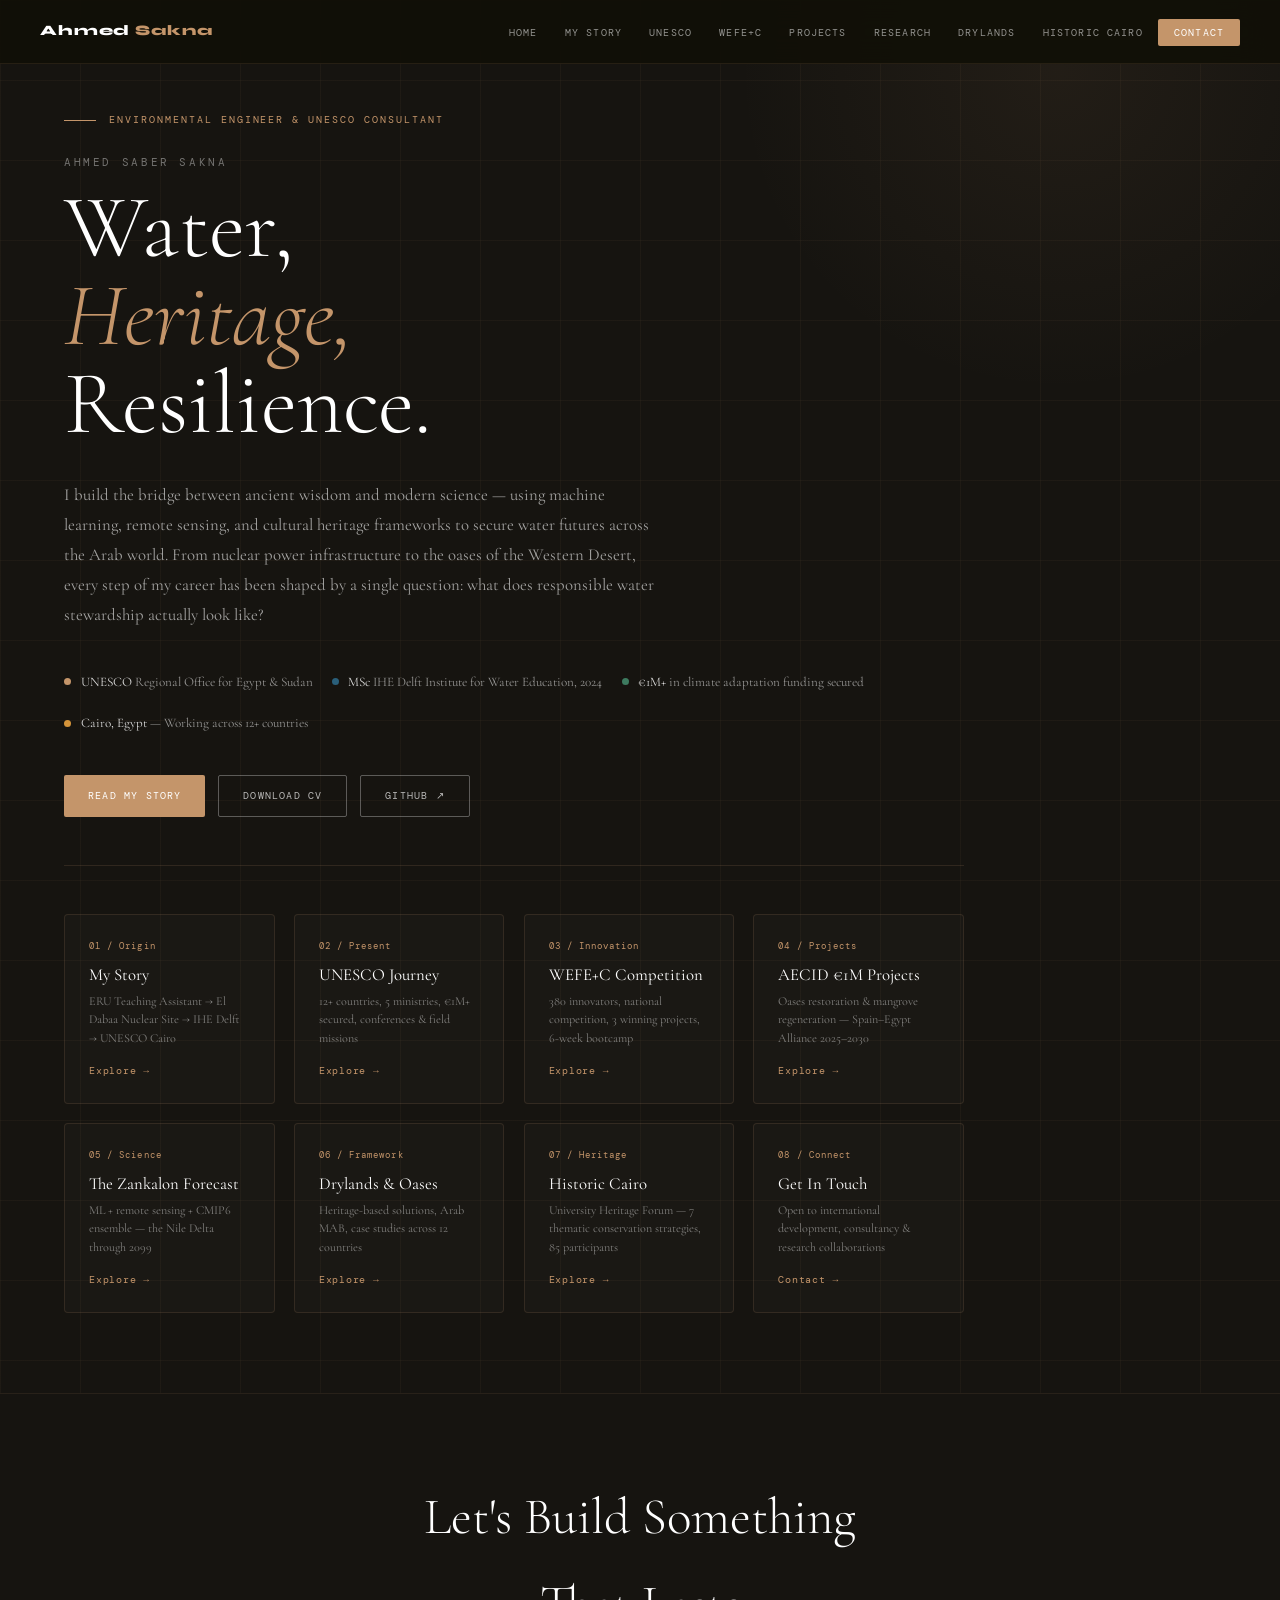
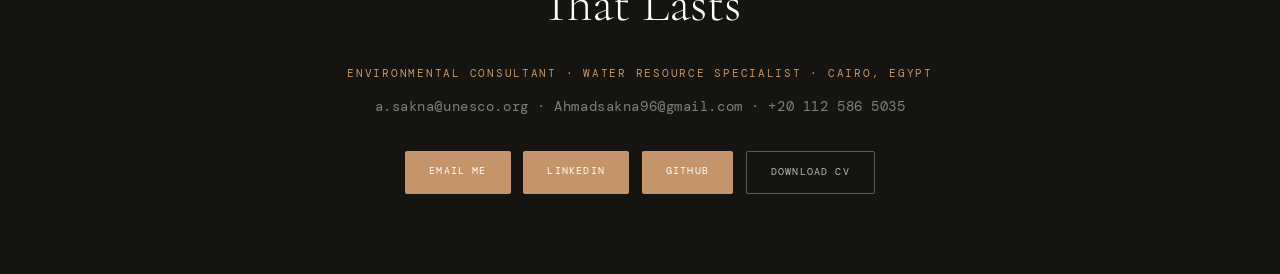
==== index.html @ f39c6375 "Update photo source for Director meeting" ====
<!DOCTYPE html>
<html lang="en">
<head>
<meta charset="UTF-8">
<meta name="viewport" content="width=device-width, initial-scale=1.0">
<meta name="description" content="Ahmed Saber Sakna — Environmental Engineer, UNESCO Consultant, Water Resource Specialist. €1M+ in climate adaptation funding. MSc IHE Delft. Cairo, Egypt.">
<title>Ahmed Saber Sakna — Environmental Engineer & Water Resource Specialist</title>
<link href="https://fonts.googleapis.com/css2?family=Cormorant+Garamond:ital,wght@0,300;0,400;0,500;0,600;1,300;1,400;1,600&family=DM+Mono:wght@300;400;500&family=Syne:wght@400;600;700;800&display=swap" rel="stylesheet">
<style>
:root {
  --ink: #1a1612;
  --ink-muted: #5a5048;
  --ink-faint: #8a7e74;
  --bg: #f5f0e8;
  --bg-warm: #ede6d8;
  --dark: #111008;
  --dark-2: #1c1a12;
  --dark-3: #161410;
  --clay: #c4956a;
  --clay-deep: #8b5e3c;
  --clay-light: #d4a882;
  --teal: #2a5f7a;
  --teal-light: #3a7a96;
  --green: #3d7a5f;
  --amber: #d4943a;
  --border: rgba(196,149,106,0.22);
  --border-dark: rgba(196,149,106,0.15);
  --serif: 'Cormorant Garamond', Georgia, serif;
  --mono: 'DM Mono', monospace;
  --sans: 'Syne', sans-serif;
  --nav-h: 64px;
  --transition: 0.3s cubic-bezier(0.4,0,0.2,1);
}

*, *::before, *::after { box-sizing: border-box; margin: 0; padding: 0; }
html { scroll-behavior: smooth; }
body {
  font-family: var(--serif);
  background: var(--bg);
  color: var(--ink);
  font-size: 17px;
  line-height: 1.7;
  overflow-x: hidden;
}

/* ===== SCROLLBAR ===== */
::-webkit-scrollbar { width: 6px; }
::-webkit-scrollbar-track { background: var(--dark); }
::-webkit-scrollbar-thumb { background: var(--clay); border-radius: 3px; }

/* ===== PAGES ===== */
.page { display: none; min-height: 100vh; }
.page.active { display: block; }

/* ===== NAV ===== */
nav {
  position: fixed;
  top: 0; left: 0; right: 0;
  z-index: 900;
  height: var(--nav-h);
  background: rgba(17,16,8,0.96);
  backdrop-filter: blur(20px);
  border-bottom: 1px solid rgba(196,149,106,0.12);
  display: flex;
  align-items: center;
  padding: 0 2.5rem;
  gap: 1rem;
}
.nav-logo {
  font-family: var(--sans);
  font-weight: 800;
  font-size: 0.9rem;
  letter-spacing: 0.06em;
  color: #fff;
  cursor: pointer;
  margin-right: auto;
  transition: color var(--transition);
}
.nav-logo:hover { color: var(--clay); }
.nav-logo span { color: var(--clay); }
.nav-links {
  display: flex;
  gap: 0.2rem;
  align-items: center;
  list-style: none;
}
.nav-links li button {
  font-family: var(--mono);
  font-size: 0.6rem;
  letter-spacing: 0.12em;
  text-transform: uppercase;
  background: none;
  border: none;
  color: rgba(255,255,255,0.55);
  padding: 0.45rem 0.75rem;
  cursor: pointer;
  border-radius: 2px;
  transition: all var(--transition);
}
.nav-links li button:hover,
.nav-links li button.active { color: #fff; background: rgba(196,149,106,0.12); }
.nav-links li button.active { color: var(--clay); }
.nav-cta {
  font-family: var(--mono);
  font-size: 0.6rem;
  letter-spacing: 0.12em;
  text-transform: uppercase;
  background: var(--clay) !important;
  color: #fff !important;
  padding: 0.45rem 1rem !important;
  border-radius: 2px;
  border: none;
  cursor: pointer;
  transition: background var(--transition);
}
.nav-cta:hover { background: var(--clay-deep) !important; }
.nav-mobile-toggle {
  display: none;
  background: none;
  border: none;
  color: #fff;
  font-size: 1.4rem;
  cursor: pointer;
  padding: 0.3rem;
}

/* ===== PAGE HERO BANNER ===== */
.page-hero {
  padding-top: var(--nav-h);
  min-height: 40vh;
  display: flex;
  align-items: flex-end;
  padding-bottom: 4rem;
  position: relative;
  overflow: hidden;
}
.page-hero-bg {
  position: absolute;
  inset: 0;
  background: var(--dark-3);
  z-index: 0;
}
.page-hero-grain {
  position: absolute;
  inset: 0;
  opacity: 0.04;
  background-image: url("data:image/svg+xml,%3Csvg viewBox='0 0 200 200' xmlns='http://www.w3.org/2000/svg'%3E%3Cfilter id='n'%3E%3CfeTurbulence type='fractalNoise' baseFrequency='0.9' numOctaves='4' stitchTiles='stitch'/%3E%3C/filter%3E%3Crect width='100%25' height='100%25' filter='url(%23n)'/%3E%3C/svg%3E");
  background-size: 200px;
  z-index: 1;
}
.page-hero-accent {
  position: absolute;
  bottom: 0; right: 0;
  width: 600px; height: 300px;
  background: radial-gradient(ellipse at bottom right, rgba(196,149,106,0.08) 0%, transparent 70%);
  z-index: 1;
}
.page-hero-inner {
  position: relative;
  z-index: 2;
  padding: 0 5%;
  width: 100%;
}
.page-label {
  font-family: var(--mono);
  font-size: 0.6rem;
  letter-spacing: 0.2em;
  text-transform: uppercase;
  color: var(--clay);
  margin-bottom: 1rem;
  display: flex;
  align-items: center;
  gap: 0.8rem;
}
.page-label::before {
  content: '';
  display: inline-block;
  width: 24px;
  height: 1px;
  background: var(--clay);
}
.page-hero h1 {
  font-family: var(--serif);
  font-size: clamp(2.5rem, 5vw, 5rem);
  font-weight: 300;
  line-height: 1.05;
  color: #fff;
}
.page-hero h1 em { font-style: italic; color: var(--clay); }

/* ===== SECTION BASICS ===== */
section { padding: 5rem 5%; }
.on-dark { background: var(--dark); color: rgba(255,255,255,0.85); }
.on-dark-2 { background: var(--dark-2); color: rgba(255,255,255,0.85); }
.on-warm { background: var(--bg-warm); }
.on-white { background: #fff; }
.section-label {
  font-family: var(--mono);
  font-size: 0.58rem;
  letter-spacing: 0.2em;
  text-transform: uppercase;
  color: var(--clay);
  margin-bottom: 0.8rem;
}
.section-title {
  font-family: var(--serif);
  font-size: clamp(1.8rem, 3.5vw, 3rem);
  font-weight: 300;
  line-height: 1.1;
  margin-bottom: 1.2rem;
}
.section-title em { font-style: italic; color: var(--clay); }
.section-lead {
  font-size: 1rem;
  line-height: 1.8;
  color: var(--ink-muted);
  max-width: 720px;
  margin-bottom: 3rem;
}
.on-dark .section-title { color: #fff; }
.on-dark .section-lead { color: rgba(255,255,255,0.6); }
.on-dark-2 .section-title { color: #fff; }
.on-dark-2 .section-lead { color: rgba(255,255,255,0.6); }

/* ===== LIGHTBOX ===== */
.lb {
  display: none;
  position: fixed;
  inset: 0;
  background: rgba(6,5,3,0.97);
  z-index: 2000;
  align-items: center;
  justify-content: center;
  flex-direction: column;
  padding: 2rem;
}
.lb.open { display: flex; }
.lb-x {
  position: absolute;
  top: 1.5rem; right: 2rem;
  font-size: 2rem;
  color: rgba(255,255,255,0.5);
  cursor: pointer;
  transition: color 0.2s;
  line-height: 1;
  font-weight: 300;
}
.lb-x:hover { color: #fff; }
.lb img { max-width: 90vw; max-height: 78vh; object-fit: contain; border-radius: 3px; }
.lb-cap {
  color: rgba(255,255,255,0.6);
  font-family: var(--serif);
  font-size: 0.9rem;
  max-width: 640px;
  text-align: center;
  margin-top: 1.2rem;
  line-height: 1.6;
  font-style: italic;
}

/* ===== PHOTO COMPONENT ===== */
.photo-slot {
  position: relative;
  overflow: hidden;
  border-radius: 4px;
  cursor: pointer;
  background: rgba(255,255,255,0.04);
  border: 1px solid rgba(196,149,106,0.15);
}
.photo-slot img {
  width: 100%;
  height: 100%;
  object-fit: cover;
  filter: grayscale(100%) brightness(0.75);
  transition: filter 0.6s ease, transform 0.6s ease;
  display: block;
}
.photo-slot:hover img {
  filter: grayscale(0%) brightness(1);
  transform: scale(1.04);
}
.photo-slot .ph-overlay {
  position: absolute;
  inset: 0;
  background: linear-gradient(to top, rgba(10,8,4,0.92) 0%, rgba(10,8,4,0.2) 55%, transparent 100%);
  display: flex;
  flex-direction: column;
  justify-content: flex-end;
  padding: 1.4rem;
  transform: translateY(55%);
  transition: transform 0.35s ease;
}
.photo-slot:hover .ph-overlay { transform: translateY(0); }
.ph-tag {
  font-family: var(--mono);
  font-size: 0.55rem;
  letter-spacing: 0.12em;
  text-transform: uppercase;
  color: var(--clay);
  margin-bottom: 0.4rem;
}
.ph-overlay h4 {
  font-family: var(--serif);
  font-size: 1rem;
  font-weight: 400;
  color: #fff;
  margin-bottom: 0.3rem;
  line-height: 1.3;
}
.ph-overlay p {
  font-size: 0.78rem;
  color: rgba(255,255,255,0.68);
  line-height: 1.5;
}
.photo-placeholder {
  background: rgba(255,255,255,0.03);
  border: 1px dashed rgba(196,149,106,0.25);
  border-radius: 4px;
  display: flex;
  flex-direction: column;
  align-items: center;
  justify-content: center;
  text-align: center;
  padding: 2rem;
  min-height: 220px;
}
.photo-placeholder .ico { font-size: 2.2rem; margin-bottom: 0.8rem; opacity: 0.5; }
.photo-placeholder h4 {
  font-family: var(--sans);
  font-size: 0.82rem;
  color: rgba(255,255,255,0.5);
  margin-bottom: 0.4rem;
}
.photo-placeholder p { font-size: 0.72rem; color: rgba(255,255,255,0.3); line-height: 1.5; }

/* ===== TIMELINE ===== */
.timeline { display: flex; flex-direction: column; gap: 0; }
.tl-item {
  display: grid;
  grid-template-columns: 90px 1fr;
  gap: 2rem;
  padding: 2rem 0;
  border-bottom: 1px solid rgba(196,149,106,0.14);
  position: relative;
}
.tl-item::before {
  content: '';
  position: absolute;
  left: 82px;
  top: 2.5rem;
  bottom: -1px;
  width: 1px;
  background: linear-gradient(to bottom, rgba(196,149,106,0.4), transparent);
}
.tl-item:last-child { border-bottom: none; }
.tl-item:last-child::before { display: none; }
.tl-year {
  font-family: var(--mono);
  font-size: 0.68rem;
  color: var(--clay);
  padding-top: 0.2rem;
  letter-spacing: 0.04em;
}
.tl-dot {
  position: absolute;
  left: 78px;
  top: 2.4rem;
  width: 9px;
  height: 9px;
  background: var(--clay);
  border-radius: 50%;
  border: 2px solid var(--dark);
}
.tl-tag {
  font-family: var(--mono);
  font-size: 0.55rem;
  letter-spacing: 0.14em;
  text-transform: uppercase;
  color: var(--clay);
  margin-bottom: 0.4rem;
}
.tl-item h4 {
  font-family: var(--serif);
  font-size: 1.1rem;
  font-weight: 400;
  color: #fff;
  margin-bottom: 0.4rem;
}
.tl-item p { font-size: 0.88rem; color: rgba(255,255,255,0.6); line-height: 1.7; }

/* ===== STAT ROW ===== */
.stat-row {
  display: grid;
  grid-template-columns: repeat(4, 1fr);
  gap: 1.5rem;
  margin: 2.5rem 0;
}
.stat-box {
  border: 1px solid rgba(196,149,106,0.2);
  border-radius: 4px;
  padding: 1.8rem 1.5rem;
  text-align: center;
  background: rgba(255,255,255,0.03);
  transition: background var(--transition), border-color var(--transition);
}
.stat-box:hover { background: rgba(196,149,106,0.06); border-color: rgba(196,149,106,0.35); }
.stat-box .n {
  display: block;
  font-family: var(--sans);
  font-size: 2.8rem;
  font-weight: 700;
  color: var(--clay);
  line-height: 1;
  margin-bottom: 0.5rem;
}
.stat-box .l { font-size: 0.78rem; color: rgba(255,255,255,0.55); line-height: 1.5; }

/* ===== CHIP / BADGE ===== */
.chips { display: flex; flex-wrap: wrap; gap: 0.4rem; }
.chip {
  font-family: var(--mono);
  font-size: 0.56rem;
  letter-spacing: 0.08em;
  padding: 0.3rem 0.65rem;
  border: 1px solid var(--border);
  border-radius: 2px;
  color: var(--ink-muted);
  background: var(--bg);
}
.chip-dark {
  font-family: var(--mono);
  font-size: 0.56rem;
  letter-spacing: 0.08em;
  padding: 0.3rem 0.65rem;
  border: 1px solid rgba(196,149,106,0.2);
  border-radius: 2px;
  color: rgba(255,255,255,0.6);
  background: rgba(255,255,255,0.04);
}

/* ===== BUTTONS ===== */
.btn {
  font-family: var(--mono);
  font-size: 0.62rem;
  letter-spacing: 0.12em;
  text-transform: uppercase;
  text-decoration: none;
  padding: 0.75rem 1.5rem;
  border-radius: 2px;
  border: none;
  cursor: pointer;
  display: inline-block;
  transition: all var(--transition);
}
.btn-primary { background: var(--clay); color: #fff; }
.btn-primary:hover { background: var(--clay-deep); }
.btn-dark { background: var(--ink); color: #fff; }
.btn-dark:hover { background: var(--clay); }
.btn-ghost { border: 1px solid rgba(255,255,255,0.3); color: rgba(255,255,255,0.7); background: none; }
.btn-ghost:hover { border-color: var(--clay); color: var(--clay); }
.btn-ghost-ink { border: 1px solid var(--ink); color: var(--ink); background: none; }
.btn-ghost-ink:hover { background: var(--ink); color: var(--bg); }
.btn-teal { background: var(--teal); color: #fff; }
.btn-teal:hover { background: #1e4a60; }

/* ===== PULL QUOTE ===== */
.pull-quote {
  border-left: 3px solid var(--clay);
  padding: 1.1rem 1.5rem;
  margin: 2rem 0;
  background: rgba(196,149,106,0.07);
  border-radius: 0 4px 4px 0;
}
.pull-quote p {
  font-style: italic;
  font-size: 1.2rem;
  color: rgba(255,255,255,0.88);
  line-height: 1.65;
  margin: 0;
}

/* ===== GRID UTILITIES ===== */
.grid-2 { display: grid; grid-template-columns: 1fr 1fr; gap: 3rem; }
.grid-3 { display: grid; grid-template-columns: repeat(3, 1fr); gap: 1.5rem; }
.grid-2-asym { display: grid; grid-template-columns: 1.2fr 0.8fr; gap: 4rem; }

/* ===== NAV PAGE BUTTONS (hero) ===== */
.hero-page-nav {
  display: flex;
  flex-wrap: wrap;
  gap: 0.8rem;
  margin-top: 2.5rem;
}

/* ======================================================
   PAGE 1 — LANDING / HOME
   ====================================================== */
#page-home .hero-full {
  min-height: 100vh;
  display: flex;
  flex-direction: column;
  justify-content: center;
  padding: calc(var(--nav-h) + 3rem) 5% 5rem;
  position: relative;
  overflow: hidden;
}
#page-home .hero-bg-img {
  position: absolute;
  inset: 0;
  background: var(--dark-3);
  z-index: 0;
}
#page-home .hero-grid-lines {
  position: absolute;
  inset: 0;
  background-image:
    linear-gradient(rgba(196,149,106,0.05) 1px, transparent 1px),
    linear-gradient(90deg, rgba(196,149,106,0.05) 1px, transparent 1px);
  background-size: 80px 80px;
  z-index: 1;
}
#page-home .hero-radial {
  position: absolute;
  top: -20%;
  right: -10%;
  width: 700px;
  height: 700px;
  background: radial-gradient(ellipse, rgba(196,149,106,0.07) 0%, transparent 65%);
  z-index: 1;
}
#page-home .hero-content {
  position: relative;
  z-index: 2;
  max-width: 900px;
}
.hero-eyebrow {
  font-family: var(--mono);
  font-size: 0.62rem;
  letter-spacing: 0.2em;
  text-transform: uppercase;
  color: var(--clay);
  margin-bottom: 1.5rem;
  display: flex;
  align-items: center;
  gap: 0.8rem;
}
.hero-eyebrow::before {
  content: '';
  display: inline-block;
  width: 32px;
  height: 1px;
  background: var(--clay);
}
#page-home .hero-name {
  font-family: var(--mono);
  font-size: 0.68rem;
  letter-spacing: 0.24em;
  text-transform: uppercase;
  color: rgba(255,255,255,0.4);
  margin-bottom: 0.8rem;
}
#page-home h1 {
  font-family: var(--serif);
  font-size: clamp(3.5rem, 7vw, 7rem);
  font-weight: 300;
  line-height: 0.98;
  color: #fff;
  margin-bottom: 2rem;
}
#page-home h1 em { font-style: italic; color: var(--clay); }
#page-home .hero-thesis {
  font-size: 1.05rem;
  color: rgba(255,255,255,0.6);
  line-height: 1.8;
  max-width: 600px;
  margin-bottom: 2.5rem;
}
.hero-creds {
  display: flex;
  flex-wrap: wrap;
  gap: 1.2rem;
  margin-bottom: 2.5rem;
}
.cred {
  display: flex;
  align-items: center;
  gap: 0.6rem;
  font-size: 0.82rem;
  color: rgba(255,255,255,0.55);
}
.cred-dot { width: 7px; height: 7px; border-radius: 50%; flex-shrink: 0; }
.cred strong { color: rgba(255,255,255,0.85); font-weight: 400; }

/* page nav cards */
.page-nav-cards {
  display: grid;
  grid-template-columns: repeat(4, 1fr);
  gap: 1.2rem;
  margin-top: 3rem;
  border-top: 1px solid rgba(196,149,106,0.15);
  padding-top: 3rem;
}
.pnc {
  border: 1px solid rgba(196,149,106,0.15);
  border-radius: 4px;
  padding: 1.5rem;
  cursor: pointer;
  background: rgba(255,255,255,0.02);
  transition: all 0.3s;
  text-align: left;
}
.pnc:hover { background: rgba(196,149,106,0.08); border-color: rgba(196,149,106,0.35); }
.pnc-num {
  font-family: var(--mono);
  font-size: 0.55rem;
  letter-spacing: 0.12em;
  color: var(--clay);
  margin-bottom: 0.6rem;
}
.pnc h3 {
  font-family: var(--serif);
  font-size: 1.05rem;
  font-weight: 400;
  color: #fff;
  margin-bottom: 0.4rem;
  line-height: 1.3;
}
.pnc p { font-size: 0.76rem; color: rgba(255,255,255,0.45); line-height: 1.5; }
.pnc-arrow {
  margin-top: 1rem;
  font-family: var(--mono);
  font-size: 0.6rem;
  color: var(--clay);
  letter-spacing: 0.08em;
}

/* ======================================================
   PAGE 2 — ORIGIN / STORY
   ====================================================== */
.edu-card {
  background: #fff;
  border: 1px solid var(--border);
  border-radius: 6px;
  padding: 2.5rem;
}
.edu-card.ihe { border-top: 3px solid var(--teal); }
.edu-card.eru { border-top: 3px solid var(--clay); }
.edu-tag-line {
  font-family: var(--mono);
  font-size: 0.58rem;
  letter-spacing: 0.14em;
  text-transform: uppercase;
  color: var(--ink-muted);
  margin-bottom: 0.8rem;
}
.edu-card h3 {
  font-family: var(--serif);
  font-size: 1.5rem;
  font-weight: 400;
  color: var(--ink);
  margin-bottom: 0.5rem;
}
.edu-inst {
  font-size: 0.8rem;
  color: var(--ink-muted);
  font-family: var(--mono);
  margin-bottom: 1rem;
}
.edu-thesis {
  font-style: italic;
  font-size: 0.9rem;
  color: var(--ink-muted);
  border-left: 2px solid var(--clay);
  padding-left: 1rem;
  margin-bottom: 1.2rem;
  line-height: 1.65;
}
.edu-body {
  font-size: 0.9rem;
  line-height: 1.8;
  color: var(--ink-muted);
  margin-bottom: 1.5rem;
}

/* IHE Event cards */
.event-card {
  border: 1px solid rgba(196,149,106,0.18);
  border-radius: 4px;
  padding: 1.5rem;
  background: rgba(255,255,255,0.03);
  display: flex;
  gap: 1.2rem;
  align-items: flex-start;
  transition: background var(--transition);
}
.event-card:hover { background: rgba(196,149,106,0.06); }
.event-icon { font-size: 1.8rem; flex-shrink: 0; }
.event-tag {
  font-family: var(--mono);
  font-size: 0.55rem;
  letter-spacing: 0.12em;
  text-transform: uppercase;
  color: var(--clay);
  margin-bottom: 0.35rem;
}
.event-card h4 {
  font-family: var(--serif);
  font-size: 1rem;
  font-weight: 400;
  color: #fff;
  margin-bottom: 0.3rem;
}
.event-card p { font-size: 0.83rem; color: rgba(255,255,255,0.6); line-height: 1.6; }
.event-link {
  font-family: var(--mono);
  font-size: 0.6rem;
  color: var(--teal-light);
  text-decoration: none;
  display: inline-block;
  margin-top: 0.5rem;
  letter-spacing: 0.06em;
}
.event-link:hover { text-decoration: underline; }

/* ======================================================
   PAGE 3 — UNESCO
   ====================================================== */
.workstream-grid {
  display: grid;
  grid-template-columns: repeat(3, 1fr);
  gap: 1.5rem;
}
.ws {
  border: 1px solid rgba(196,149,106,0.18);
  border-radius: 4px;
  padding: 1.5rem;
  background: rgba(255,255,255,0.03);
  transition: background var(--transition);
}
.ws:hover { background: rgba(196,149,106,0.06); }
.ws h4 {
  font-family: var(--sans);
  font-size: 0.9rem;
  font-weight: 600;
  color: var(--clay);
  margin-bottom: 0.6rem;
}
.ws p { font-size: 0.85rem; color: rgba(255,255,255,0.6); line-height: 1.65; }

/* UNESCO Event Timeline */
.event-timeline { display: flex; flex-direction: column; gap: 0; }
.et-item {
  display: grid;
  grid-template-columns: 200px 1fr;
  gap: 2rem;
  padding: 2rem 0;
  border-bottom: 1px solid rgba(196,149,106,0.1);
}
.et-item:last-child { border-bottom: none; }
.et-meta { }
.et-date {
  font-family: var(--mono);
  font-size: 0.62rem;
  letter-spacing: 0.1em;
  color: var(--clay);
  margin-bottom: 0.3rem;
}
.et-venue {
  font-family: var(--mono);
  font-size: 0.58rem;
  color: rgba(255,255,255,0.4);
  letter-spacing: 0.06em;
}
.et-content h4 {
  font-family: var(--serif);
  font-size: 1.1rem;
  font-weight: 400;
  color: #fff;
  margin-bottom: 0.5rem;
  line-height: 1.3;
}
.et-content p { font-size: 0.86rem; color: rgba(255,255,255,0.6); line-height: 1.7; margin-bottom: 0.5rem; }
.et-link {
  font-family: var(--mono);
  font-size: 0.58rem;
  letter-spacing: 0.08em;
  color: var(--teal-light);
  text-decoration: none;
}
.et-link:hover { text-decoration: underline; }

/* ======================================================
   PAGE 4 — WEFE+C
   ====================================================== */
.process-steps { display: flex; flex-direction: column; gap: 1rem; }
.ps { display: flex; gap: 1rem; align-items: flex-start; }
.ps-num {
  font-family: var(--mono);
  font-size: 0.68rem;
  color: var(--clay);
  padding-top: 0.1rem;
  flex-shrink: 0;
  width: 28px;
  font-weight: 500;
}
.ps p { font-size: 0.88rem; color: var(--ink-muted); line-height: 1.65; }
.ps strong { color: var(--ink); }
.nexus-pills { display: flex; flex-wrap: wrap; gap: 0.5rem; margin: 1.5rem 0; }
.np {
  font-family: var(--sans);
  font-size: 0.8rem;
  font-weight: 600;
  padding: 0.4rem 1rem;
  border-radius: 2rem;
  letter-spacing: 0.04em;
}
.np.w { background: #dbeafe; color: #1e40af; }
.np.e { background: #fef3c7; color: #92400e; }
.np.f { background: #dcfce7; color: #166534; }
.np.ec { background: #f0fdf4; color: #15803d; }
.np.c { background: var(--clay); color: #fff; }
.winner {
  border-radius: 4px;
  padding: 1.5rem;
  margin-bottom: 1.2rem;
  border-left: 4px solid;
}
.winner.gold { background: #fffbeb; border-color: #f59e0b; }
.winner.silver { background: #f8fafc; border-color: #94a3b8; }
.winner.bronze { background: #fff7ed; border-color: #ea580c; }
.winner-meta { display: flex; align-items: center; gap: 0.6rem; margin-bottom: 0.5rem; }
.winner-medal { font-size: 1.4rem; }
.winner-loc {
  font-family: var(--mono);
  font-size: 0.58rem;
  letter-spacing: 0.1em;
  text-transform: uppercase;
  color: var(--ink-muted);
}
.winner h4 { font-family: var(--serif); font-size: 1.15rem; font-weight: 400; color: var(--ink); margin-bottom: 0.5rem; }
.winner p { font-size: 0.85rem; color: var(--ink-muted); line-height: 1.65; }

.wn-row { display: grid; grid-template-columns: repeat(4,1fr); gap: 1rem; margin: 2rem 0; }
.wn { text-align: center; padding: 1.2rem; border: 1px solid var(--border); border-radius: 4px; }
.wn .n { display: block; font-family: var(--sans); font-size: 2.2rem; font-weight: 700; color: var(--clay); line-height: 1; margin-bottom: 0.3rem; }
.wn .l { font-size: 0.72rem; color: var(--ink-muted); line-height: 1.4; }

/* ======================================================
   PAGE 5 — PROJECTS / AECID
   ====================================================== */
.project-hero-band {
  background: var(--dark-3);
  border-bottom: 1px solid rgba(196,149,106,0.12);
  padding: 3rem 5%;
  margin-top: var(--nav-h);
}
.project-intro-text {
  font-size: 0.95rem;
  color: rgba(255,255,255,0.7);
  line-height: 1.8;
  max-width: 860px;
  border-left: 3px solid var(--clay);
  padding-left: 1.5rem;
  margin: 1.5rem 0;
}
.pcard {
  border-radius: 6px;
  overflow: hidden;
  border: 1px solid var(--border);
  background: #fff;
}
.pcard-head { padding: 2rem; }
.pcard.oases .pcard-head { background: linear-gradient(135deg, #1c1a12 0%, #2a2015 100%); }
.pcard.mangroves .pcard-head { background: linear-gradient(135deg, #0d1f18 0%, #142b20 100%); }
.pcard-eco { font-family: var(--mono); font-size: 0.56rem; letter-spacing: 0.14em; text-transform: uppercase; color: var(--clay); margin-bottom: 0.8rem; }
.pcard-head h3 { font-family: var(--serif); font-size: 1.8rem; font-weight: 300; color: #fff; margin-bottom: 0.4rem; }
.pcard-sub { font-size: 0.8rem; color: rgba(255,255,255,0.55); line-height: 1.5; margin-bottom: 1rem; }
.badge { font-family: var(--mono); font-size: 0.6rem; padding: 0.3rem 0.7rem; border-radius: 2px; border: 1px solid; letter-spacing: 0.06em; }
.badge.budget { background: rgba(196,149,106,0.15); color: var(--clay); border-color: rgba(196,149,106,0.3); }
.badge.green-b { background: rgba(61,122,95,0.18); color: #2a6040; border-color: rgba(61,122,95,0.32); }
.badge.timeline { background: rgba(255,255,255,0.07); color: rgba(255,255,255,0.55); border-color: rgba(255,255,255,0.14); }
.badges { display: flex; gap: 0.5rem; flex-wrap: wrap; }
.pcard-body { padding: 2rem; }
.problem-stmt { background: #fef9f5; border: 1px solid rgba(196,149,106,0.2); border-radius: 4px; padding: 1.2rem; margin-bottom: 1.5rem; }
.problem-stmt p { font-size: 0.88rem; line-height: 1.7; color: var(--ink-muted); }
.problem-stmt strong { color: var(--ink); }
.approach-label { font-family: var(--mono); font-size: 0.56rem; letter-spacing: 0.14em; text-transform: uppercase; color: var(--clay-deep); margin-bottom: 1rem; }
.pillars-grid { display: grid; grid-template-columns: 1fr 1fr; gap: 1rem; margin-bottom: 1.5rem; }
.pp { background: var(--bg); border: 1px solid var(--border); border-radius: 4px; padding: 1rem; }
.pp-loc { font-family: var(--mono); font-size: 0.56rem; letter-spacing: 0.12em; text-transform: uppercase; color: var(--clay); margin-bottom: 0.3rem; }
.pp h5 { font-family: var(--sans); font-size: 0.82rem; font-weight: 600; color: var(--ink); margin-bottom: 0.4rem; }
.pp p { font-size: 0.78rem; color: var(--ink-muted); line-height: 1.6; }
.highlight-box { background: #fffbf5; border: 1px solid rgba(212,148,58,0.3); border-radius: 4px; padding: 1.2rem; font-size: 0.88rem; color: var(--ink-muted); line-height: 1.7; margin-bottom: 1.5rem; }
.highlight-box strong { color: var(--ink); }
.site-chips { display: flex; flex-wrap: wrap; gap: 0.4rem; margin-bottom: 1.2rem; }
.site-chip { font-family: var(--mono); font-size: 0.54rem; letter-spacing: 0.08em; padding: 0.25rem 0.55rem; border: 1px solid var(--border); border-radius: 2px; color: var(--ink-muted); background: var(--bg-warm); }
.pcard-actions { display: flex; gap: 0.6rem; flex-wrap: wrap; margin-bottom: 1.5rem; }
.pa { font-family: var(--mono); font-size: 0.58rem; letter-spacing: 0.1em; text-transform: uppercase; text-decoration: none; padding: 0.5rem 0.9rem; border-radius: 2px; transition: all 0.2s; }
.oa1 { background: var(--clay); color: #fff; }
.oa2 { border: 1px solid var(--clay); color: var(--clay-deep); }
.oa2:hover { background: var(--clay); color: #fff; }
.ma1 { background: var(--green); color: #fff; }
.ma2 { border: 1px solid var(--green); color: var(--green); }
.ma2:hover { background: var(--green); color: #fff; }

/* ======================================================
   PAGE 6 — RESEARCH / ZANKALON
   ====================================================== */
.thesis-card {
  border: 1px solid var(--border);
  border-radius: 6px;
  padding: 2rem;
  background: var(--bg);
}
.tc-label { font-family: var(--mono); font-size: 0.56rem; letter-spacing: 0.14em; text-transform: uppercase; color: var(--clay); margin-bottom: 0.8rem; }
.thesis-card h3 { font-family: var(--serif); font-size: 1.05rem; font-weight: 300; font-style: italic; color: var(--ink); line-height: 1.5; margin-bottom: 1.5rem; }
.findings { display: flex; flex-direction: column; gap: 1rem; }
.finding { display: flex; gap: 0.8rem; align-items: flex-start; }
.fi { font-size: 1.1rem; flex-shrink: 0; padding-top: 0.1rem; }
.finding p { font-size: 0.84rem; color: var(--ink-muted); line-height: 1.65; }
.finding strong { color: var(--ink); }

/* Chart */
.chart-card, .policy-card { border: 1px solid var(--border); border-radius: 6px; padding: 1.5rem; background: var(--bg); }
.chart-title { font-family: var(--mono); font-size: 0.6rem; letter-spacing: 0.1em; text-transform: uppercase; color: var(--ink-muted); margin-bottom: 1.2rem; }
.bar-rows { display: flex; flex-direction: column; gap: 0.9rem; }
.bar-row { display: flex; align-items: center; gap: 0.8rem; }
.bar-lbl { font-size: 0.78rem; color: var(--ink-muted); width: 60px; flex-shrink: 0; }
.bar-track { flex: 1; background: var(--bg-warm); height: 12px; border-radius: 2px; overflow: hidden; }
.bar-fill { height: 100%; border-radius: 2px; width: 0; transition: width 1.4s cubic-bezier(0.4,0,0.2,1); }
.bar-fill.up { background: linear-gradient(90deg, #ef4444, #f87171); }
.bar-fill.nt { background: linear-gradient(90deg, var(--amber), #e8a952); }
.bar-fill.dn { background: linear-gradient(90deg, var(--teal), var(--teal-light)); }
.bar-val { font-family: var(--mono); font-size: 0.72rem; width: 48px; text-align: right; }
.bar-val.up { color: #ef4444; }
.bar-val.nt { color: var(--amber); }
.bar-val.dn { color: var(--teal); }
.policy-row { display: flex; justify-content: space-between; align-items: center; padding: 0.8rem 0; border-bottom: 1px solid var(--border); }
.policy-row:last-of-type { border-bottom: none; }
.policy-lbl { font-size: 0.88rem; color: var(--ink-muted); }
.policy-val { font-family: var(--mono); font-size: 1.2rem; }
.policy-val.v1 { color: var(--amber); }
.policy-val.v2 { color: #ef4444; }
.policy-note { font-size: 0.78rem; color: var(--ink-muted); line-height: 1.65; margin-top: 1rem; }

/* Pubs */
.pubs { display: flex; flex-direction: column; gap: 1rem; }
.pub { border: 1px solid var(--border); border-radius: 4px; padding: 1.2rem 1.5rem; background: var(--bg); }
.pub.rv { border-left: 3px solid var(--clay); }
.pub.eng { border-left: 3px solid var(--teal); }
.pub-badge { font-family: var(--mono); font-size: 0.56rem; letter-spacing: 0.1em; text-transform: uppercase; color: var(--clay); display: block; margin-bottom: 0.5rem; }
.pub p { font-size: 0.86rem; color: var(--ink-muted); line-height: 1.65; margin-bottom: 0.5rem; }
.pub a { font-family: var(--mono); font-size: 0.66rem; color: var(--teal); text-decoration: none; }
.pub a:hover { text-decoration: underline; }

/* ======================================================
   PAGE 7 — MAB / DRYLANDS
   ====================================================== */
.insight-box { background: #fff; border: 1px solid var(--border); border-radius: 4px; padding: 1.5rem; margin: 1.5rem 0; }
.insight-box h4 { font-family: var(--sans); font-size: 0.82rem; font-weight: 600; text-transform: uppercase; letter-spacing: 0.08em; color: var(--clay-deep); margin-bottom: 0.7rem; }
.insight-box p { font-size: 0.88rem; color: var(--ink-muted); line-height: 1.7; }
.pillars-2x2 { display: grid; grid-template-columns: 1fr 1fr; gap: 1rem; margin-bottom: 2rem; }
.pill2 { background: #fff; border: 1px solid var(--border); border-radius: 4px; padding: 1.2rem; }
.pill2-n { font-family: var(--mono); font-size: 0.65rem; color: var(--clay); margin-bottom: 0.4rem; }
.pill2 h4 { font-family: var(--sans); font-size: 0.85rem; font-weight: 600; color: var(--ink); margin-bottom: 0.4rem; }
.pill2 p { font-size: 0.8rem; color: var(--ink-muted); line-height: 1.6; }
.case-list { display: flex; flex-direction: column; gap: 0.9rem; }
.cs { display: flex; gap: 0.8rem; align-items: flex-start; }
.cs-dot { width: 10px; height: 10px; border-radius: 50%; flex-shrink: 0; margin-top: 0.35rem; }
.cs h5 { font-family: var(--sans); font-size: 0.82rem; font-weight: 600; color: var(--ink); margin-bottom: 0.2rem; }
.cs p { font-size: 0.8rem; color: var(--ink-muted); line-height: 1.5; }

/* Map gallery */
.map-gallery { display: grid; grid-template-columns: repeat(3,1fr); grid-auto-rows: 320px; gap: 1.2rem; }
.map-exhibit { position: relative; overflow: hidden; border-radius: 4px; cursor: pointer; border: 1px solid rgba(196,149,106,0.15); }
.map-exhibit.wide { grid-column: span 2; }
.map-exhibit img { width: 100%; height: 100%; object-fit: cover; filter: grayscale(80%) brightness(0.75); transition: filter 0.5s ease, transform 0.5s ease; }
.map-exhibit:hover img { filter: grayscale(0%) brightness(1); transform: scale(1.03); }
.map-overlay { position: absolute; inset: 0; background: linear-gradient(to top, rgba(10,8,4,0.88) 0%, rgba(10,8,4,0.25) 55%, transparent 100%); display: flex; flex-direction: column; justify-content: flex-end; padding: 1.5rem; transition: opacity 0.4s; }
.map-exhibit:hover .map-overlay { opacity: 0; }
.map-label { font-family: var(--mono); font-size: 0.56rem; letter-spacing: 0.14em; text-transform: uppercase; color: var(--clay); margin-bottom: 0.4rem; }
.map-hook { font-family: var(--serif); font-size: 1.05rem; color: #fff; font-weight: 300; }
.map-info { position: absolute; inset: 0; background: rgba(10,8,4,0.94); display: flex; flex-direction: column; justify-content: center; padding: 2rem; opacity: 0; transition: opacity 0.4s; }
.map-exhibit:hover .map-info { opacity: 1; }
.map-info h4 { font-family: var(--serif); font-size: 1.15rem; font-weight: 400; color: #fff; margin-bottom: 0.8rem; }
.map-info p { font-size: 0.84rem; color: rgba(255,255,255,0.68); line-height: 1.65; margin-bottom: 0.8rem; }
.map-hint { font-family: var(--mono); font-size: 0.56rem; letter-spacing: 0.1em; color: var(--clay); text-transform: uppercase; }

/* ======================================================
   PAGE 8 — UHF
   ====================================================== */
.uhf-themes { display: grid; grid-template-columns: repeat(3,1fr); gap: 1.5rem; }
.tc { background: rgba(255,255,255,0.03); border: 1px solid rgba(196,149,106,0.18); border-radius: 4px; padding: 1.5rem; transition: background var(--transition); }
.tc:hover { background: rgba(255,255,255,0.06); }
.tc-num { font-family: var(--mono); font-size: 0.56rem; letter-spacing: 0.14em; text-transform: uppercase; color: var(--clay); margin-bottom: 0.5rem; }
.tc h4 { font-family: var(--serif); font-size: 1rem; font-weight: 400; color: #fff; margin-bottom: 0.6rem; }
.tc p { font-size: 0.82rem; color: rgba(255,255,255,0.58); line-height: 1.6; margin-bottom: 0.8rem; }
.tc-output { font-size: 0.76rem; color: rgba(255,255,255,0.42); border-top: 1px solid rgba(196,149,106,0.15); padding-top: 0.8rem; line-height: 1.5; font-style: italic; }
.pdf-grid { display: grid; grid-template-columns: repeat(5,1fr); gap: 0.8rem; margin-bottom: 1.5rem; }
.pdf-card { display: flex; gap: 0.6rem; align-items: flex-start; background: rgba(255,255,255,0.03); border: 1px solid rgba(196,149,106,0.18); border-radius: 4px; padding: 0.9rem; text-decoration: none; transition: background 0.2s; }
.pdf-card:hover { background: rgba(255,255,255,0.07); }
.pdf-ico { font-size: 1.3rem; flex-shrink: 0; }
.pdf-card p { font-size: 0.74rem; color: rgba(255,255,255,0.78); line-height: 1.4; margin-bottom: 0.2rem; }
.pdf-card span { font-family: var(--mono); font-size: 0.54rem; color: rgba(255,255,255,0.38); letter-spacing: 0.06em; }

/* ======================================================
   SKILLS & CONTACT
   ====================================================== */
.skills-grid { display: grid; grid-template-columns: repeat(3,1fr); gap: 1.5rem; }
.sg { background: #fff; border: 1px solid var(--border); border-radius: 4px; padding: 1.5rem; }
.sg h4 { font-family: var(--sans); font-size: 0.85rem; font-weight: 600; color: var(--ink); margin-bottom: 0.8rem; }
.sg ul { list-style: none; }
.sg ul li { font-family: var(--mono); font-size: 0.7rem; color: var(--ink-muted); padding: 0.3rem 0; border-bottom: 1px solid rgba(196,149,106,0.1); letter-spacing: 0.04em; }
.sg ul li:last-child { border-bottom: none; }

/* ===== CONTACT FOOTER ===== */
.contact-section {
  background: var(--dark-3);
  padding: 5rem 5%;
  text-align: center;
  border-top: 1px solid rgba(196,149,106,0.1);
}
.contact-section h2 { font-family: var(--serif); font-size: clamp(2rem,4vw,3.5rem); font-weight: 300; color: #fff; margin-bottom: 1rem; }
.contact-sub { font-family: var(--mono); font-size: 0.68rem; letter-spacing: 0.16em; text-transform: uppercase; color: var(--clay); margin-bottom: 0.8rem; }
.contact-meta { font-size: 0.88rem; color: rgba(255,255,255,0.45); margin-bottom: 2rem; font-family: var(--mono); letter-spacing: 0.04em; }
.contact-links { display: flex; justify-content: center; gap: 0.8rem; flex-wrap: wrap; }

/* ===== RESPONSIVE ===== */
@media (max-width: 1200px) {
  .page-nav-cards { grid-template-columns: repeat(2,1fr); }
}
@media (max-width: 1000px) {
  nav { padding: 0 1.5rem; }
  .nav-links { display: none; }
  .nav-mobile-toggle { display: block; }
  nav.menu-open .nav-links {
    display: flex;
    flex-direction: column;
    position: fixed;
    top: var(--nav-h);
    left: 0; right: 0;
    background: rgba(17,16,8,0.98);
    padding: 1.5rem;
    gap: 0.4rem;
    border-bottom: 1px solid rgba(196,149,106,0.15);
  }
  nav.menu-open .nav-links li button { width: 100%; text-align: left; font-size: 0.72rem; padding: 0.7rem 0.8rem; }
  .grid-2, .grid-2-asym { grid-template-columns: 1fr; gap: 2rem; }
  .grid-3 { grid-template-columns: repeat(2,1fr); }
  .stat-row { grid-template-columns: repeat(2,1fr); }
  .workstream-grid { grid-template-columns: repeat(2,1fr); }
  .uhf-themes { grid-template-columns: repeat(2,1fr); }
  .pdf-grid { grid-template-columns: repeat(3,1fr); }
  .skills-grid { grid-template-columns: repeat(2,1fr); }
  .map-gallery { grid-template-columns: 1fr 1fr; }
  .map-exhibit.wide { grid-column: span 2; }
  .pillars-grid { grid-template-columns: 1fr; }
  .et-item { grid-template-columns: 1fr; gap: 0.5rem; }
  .page-nav-cards { grid-template-columns: 1fr; }
  .wn-row { grid-template-columns: repeat(2,1fr); }
}
@media (max-width: 650px) {
  .grid-3, .skills-grid, .uhf-themes { grid-template-columns: 1fr; }
  .pdf-grid { grid-template-columns: repeat(2,1fr); }
  .map-gallery { grid-template-columns: 1fr; }
  .map-exhibit.wide { grid-column: span 1; }
  .stat-row, .wn-row, .pillars-2x2 { grid-template-columns: 1fr 1fr; }
  .workstream-grid { grid-template-columns: 1fr; }
  section { padding: 4rem 1.5rem; }
  nav { padding: 0 1.2rem; }
  .page-hero-inner { padding: 0 1.5rem; }
}

/* ===== FADE IN ANIMATION ===== */
.fade-in {
  opacity: 0;
  transform: translateY(20px);
  transition: opacity 0.6s ease, transform 0.6s ease;
}
.fade-in.visible {
  opacity: 1;
  transform: translateY(0);
}
</style>
</head>
<body>

<!-- LIGHTBOX -->
<div class="lb" id="lb">
  <span class="lb-x" onclick="closeLb()">&times;</span>
  <img id="lb-img" src="" alt="">
  <div class="lb-cap" id="lb-cap"></div>
</div>

<!-- NAV -->
<nav id="main-nav">
  <div class="nav-logo" onclick="showPage('home')">Ahmed <span>Sakna</span></div>
  <ul class="nav-links" id="nav-links">
    <li><button onclick="showPage('home')" data-page="home">Home</button></li>
    <li><button onclick="showPage('story')" data-page="story">My Story</button></li>
    <li><button onclick="showPage('unesco')" data-page="unesco">UNESCO</button></li>
    <li><button onclick="showPage('wefe')" data-page="wefe">WEFE+C</button></li>
    <li><button onclick="showPage('projects')" data-page="projects">Projects</button></li>
    <li><button onclick="showPage('research')" data-page="research">Research</button></li>
    <li><button onclick="showPage('drylands')" data-page="drylands">Drylands</button></li>
    <li><button onclick="showPage('uhf')" data-page="uhf">Historic Cairo</button></li>
    <li><button class="nav-cta" onclick="document.getElementById('contact').scrollIntoView({behavior:'smooth'})">Contact</button></li>
  </ul>
  <button class="nav-mobile-toggle" id="mobile-toggle" onclick="toggleMenu()">☰</button>
</nav>

<!-- ================================================================
     PAGE: HOME
     ================================================================ -->
<div class="page active" id="page-home">
  <div class="hero-full">
    <div class="hero-bg-img"></div>
    <div class="hero-grid-lines"></div>
    <div class="hero-radial"></div>
    <div class="hero-content">
      <div class="hero-eyebrow">Environmental Engineer &amp; UNESCO Consultant</div>
      <p class="hero-name">Ahmed Saber Sakna</p>
      <h1>Water,<br><em>Heritage,</em><br>Resilience.</h1>
      <p class="hero-thesis">
        I build the bridge between ancient wisdom and modern science — using machine learning, remote sensing,
        and cultural heritage frameworks to secure water futures across the Arab world. From nuclear power
        infrastructure to the oases of the Western Desert, every step of my career has been shaped by a single
        question: what does responsible water stewardship actually look like?
      </p>
      <div class="hero-creds">
        <div class="cred"><div class="cred-dot" style="background:#c4956a"></div><span><strong>UNESCO</strong> Regional Office for Egypt &amp; Sudan</span></div>
        <div class="cred"><div class="cred-dot" style="background:#2a5f7a"></div><span><strong>MSc</strong> IHE Delft Institute for Water Education, 2024</span></div>
        <div class="cred"><div class="cred-dot" style="background:#3d7a5f"></div><span><strong>€1M+</strong> in climate adaptation funding secured</span></div>
        <div class="cred"><div class="cred-dot" style="background:#d4943a"></div><span><strong>Cairo, Egypt</strong> — Working across 12+ countries</span></div>
      </div>
      <div style="display:flex;gap:0.8rem;flex-wrap:wrap">
        <button class="btn btn-primary" onclick="showPage('story')">Read My Story</button>
        <a href="Ahmed_Sakna_Resume_2026.pdf" class="btn btn-ghost" target="_blank">Download CV</a>
        <a href="https://github.com/sadow999/IHE-Thesis" class="btn btn-ghost" target="_blank">GitHub ↗</a>
      </div>

      <div class="page-nav-cards">
        <div class="pnc" onclick="showPage('story')">
          <div class="pnc-num">01 / Origin</div>
          <h3>My Story</h3>
          <p>ERU Teaching Assistant → El Dabaa Nuclear Site → IHE Delft → UNESCO Cairo</p>
          <div class="pnc-arrow">Explore →</div>
        </div>
        <div class="pnc" onclick="showPage('unesco')">
          <div class="pnc-num">02 / Present</div>
          <h3>UNESCO Journey</h3>
          <p>12+ countries, 5 ministries, €1M+ secured, conferences & field missions</p>
          <div class="pnc-arrow">Explore →</div>
        </div>
        <div class="pnc" onclick="showPage('wefe')">
          <div class="pnc-num">03 / Innovation</div>
          <h3>WEFE+C Competition</h3>
          <p>380 innovators, national competition, 3 winning projects, 6-week bootcamp</p>
          <div class="pnc-arrow">Explore →</div>
        </div>
        <div class="pnc" onclick="showPage('projects')">
          <div class="pnc-num">04 / Projects</div>
          <h3>AECID €1M Projects</h3>
          <p>Oases restoration & mangrove regeneration — Spain–Egypt Alliance 2025–2030</p>
          <div class="pnc-arrow">Explore →</div>
        </div>
        <div class="pnc" onclick="showPage('research')">
          <div class="pnc-num">05 / Science</div>
          <h3>The Zankalon Forecast</h3>
          <p>ML + remote sensing + CMIP6 ensemble — the Nile Delta through 2099</p>
          <div class="pnc-arrow">Explore →</div>
        </div>
        <div class="pnc" onclick="showPage('drylands')">
          <div class="pnc-num">06 / Framework</div>
          <h3>Drylands & Oases</h3>
          <p>Heritage-based solutions, Arab MAB, case studies across 12 countries</p>
          <div class="pnc-arrow">Explore →</div>
        </div>
        <div class="pnc" onclick="showPage('uhf')">
          <div class="pnc-num">07 / Heritage</div>
          <h3>Historic Cairo</h3>
          <p>University Heritage Forum — 7 thematic conservation strategies, 85 participants</p>
          <div class="pnc-arrow">Explore →</div>
        </div>
        <div class="pnc" onclick="document.getElementById('contact').scrollIntoView({behavior:'smooth'})">
          <div class="pnc-num">08 / Connect</div>
          <h3>Get In Touch</h3>
          <p>Open to international development, consultancy & research collaborations</p>
          <div class="pnc-arrow">Contact →</div>
        </div>
      </div>
    </div>
  </div>
  <!-- Contact on home page -->
  <div id="contact" class="contact-section">
    <h2>Let's Build Something<br>That Lasts</h2>
    <p class="contact-sub">Environmental Consultant · Water Resource Specialist · Cairo, Egypt</p>
    <p class="contact-meta">a.sakna@unesco.org · Ahmadsakna96@gmail.com · +20 112 586 5035</p>
    <div class="contact-links">
      <a class="btn btn-primary" href="mailto:Ahmadsakna96@gmail.com">Email Me</a>
      <a class="btn btn-primary" href="https://linkedin.com/in/ahmad-sakna" target="_blank">LinkedIn</a>
      <a class="btn btn-primary" href="https://github.com/sadow999/IHE-Thesis" target="_blank">GitHub</a>
      <a class="btn btn-ghost" href="Ahmed_Sakna_Resume_2026.pdf" target="_blank">Download CV</a>
    </div>
  </div>
</div>

<!-- ================================================================
     PAGE: STORY
     ================================================================ -->
<div class="page" id="page-story">
  <div class="page-hero">
    <div class="page-hero-bg"></div>
    <div class="page-hero-grain"></div>
    <div class="page-hero-accent"></div>
    <div class="page-hero-inner">
      <div class="page-label">My Story</div>
      <h1>A Question Born<br>at <em>El Dabaa</em></h1>
    </div>
  </div>

  <!-- Origin narrative -->
  <section class="on-dark">
    <div class="grid-2">
      <div>
        <div class="section-label">The Foundation</div>
        <h2 class="section-title">From <em>First in Class</em><br>to Nuclear Engineer</h2>
        <p style="font-size:1rem;line-height:1.8;color:rgba(255,255,255,0.72);margin-bottom:1.2rem">
          In 2018, I graduated <strong style="color:#fff">ranked 1st in my cohort</strong> from the Egyptian Russian University with a BSc in Construction Engineering and a GPA of 3.93/4.00. The path forward seemed clear: build things that matter, at the highest possible level.
        </p>
        <p style="font-size:1rem;line-height:1.8;color:rgba(255,255,255,0.72);margin-bottom:1.2rem">
          But before the construction sites, there were four years in the classroom — not as a student, but as a <strong style="color:#fff">Teaching Assistant</strong>. I designed curriculum for 120+ students annually across Engineering Hydrology, Sanitary Engineering, Water Resources Management, and Project Management. I organized three national workshops on sustainable water management for 200+ stakeholders. I introduced GIS tools into modules that had never used them. The classroom taught me how to translate complexity into clarity — a skill that has defined every role since.
        </p>
        <div class="pull-quote">
          <p>"Technical precision without cultural and environmental grounding is not engineering. It is just construction."</p>
        </div>
        <p style="font-size:1rem;line-height:1.8;color:rgba(255,255,255,0.72)">
          In 2022, I joined <strong style="color:#fff">Hassan Allam Construction</strong> as a Project Engineer at the <strong style="color:#fff">El Dabaa Nuclear Power Plant</strong> — one of Africa's largest active infrastructure programs on Egypt's Mediterranean coast. I managed critical water supply and firefighting infrastructure for 174+ buildings, coordinated 5 multinational stakeholders, and achieved a 15% reduction in cost overruns. But the Mediterranean basin asked me questions that the construction site could not answer.
        </p>
      </div>
      <div>
        <div class="photo-slot" style="height:320px;margin-bottom:1.2rem" onclick="openLb('assets/photos/dabaa.jpg','El Dabaa Nuclear Power Plant — Egypt\'s Mediterranean coast. The site that changed everything.')">
          <img src="assets/photos/dabaa.jpg" alt="El Dabaa Nuclear Power Plant" onerror="this.parentElement.innerHTML='<div class=\'photo-placeholder\'><div class=\'ico\'>🏗️</div><h4>El Dabaa Nuclear Power Plant</h4><p>Africa\'s largest active infrastructure program. Upload dabaa.jpg to display.</p></div>'">
          <div class="ph-overlay">
            <div class="ph-tag">2022–2023 · El Dabaa, Egypt</div>
            <h4>El Dabaa Nuclear Power Plant</h4>
            <p>Africa's largest infrastructure program — where the real question began.</p>
          </div>
        </div>
        <div class="timeline">
          <div class="tl-item">
            <div class="tl-year">2018</div>
            <div class="tl-dot"></div>
            <div>
              <div class="tl-tag">BSc · Egyptian Russian University</div>
              <h4>Ranked 1st in Cohort — GPA 3.93/4.00</h4>
              <p>Construction Engineering. Teaching Assistant 2018–2022 for 120+ students annually across 4 courses. 3 national workshops organized. First publications in self-healing bacterial concrete.</p>
            </div>
          </div>
          <div class="tl-item">
            <div class="tl-year">2022–23</div>
            <div class="tl-dot"></div>
            <div>
              <div class="tl-tag">Project Engineer · Nuclear Infrastructure</div>
              <h4>Hassan Allam Construction — El Dabaa NPP</h4>
              <p>Critical water infrastructure for Africa's largest nuclear project. 15% reduction in cost overruns. 5 multinational stakeholders coordinated. The Mediterranean basin raises the question that redirects a career.</p>
            </div>
          </div>
        </div>
      </div>
    </div>
  </section>

  <!-- Education Cards -->
  <section class="on-warm">
    <div class="section-label">Academic Formation</div>
    <h2 class="section-title">Built on Two Disciplines,<br><em>United by Water</em></h2>
    <div class="grid-2" style="margin-top:2rem">
      <div class="edu-card eru fade-in">
        <div class="edu-tag-line">BSc — 2018 · Ranked 1st · GPA 3.93/4.00 · Cairo</div>
        <h3>Construction Engineering</h3>
        <div class="edu-inst">Egyptian Russian University · Cairo, Egypt</div>
        <div class="edu-thesis">Foundation in structural analysis, cost engineering, project management, and the water infrastructure questions that arise when building at scale.</div>
        <p class="edu-body">Teaching Assistant 2018–2022 for 120+ students annually across Engineering Hydrology, Sanitary Engineering, Water Resources Management, and Project Management — achieving a 10% improvement in exam pass rates. Developed new curriculum integrating applied GIS tools and real-world case studies. Organized 3 national workshops for 200+ stakeholders on sustainable water management and climate resilience. Research publications in self-healing bacterial concrete introduced the idea of systems that regenerate rather than just resist.</p>
        <div class="chips">
          <span class="chip">Primavera P6</span><span class="chip">SAP2000 · ETABS</span><span class="chip">Risk Management</span><span class="chip">Nuclear QA/QC</span><span class="chip">Curriculum Design</span><span class="chip">Workshop Facilitation</span>
        </div>
      </div>
      <div class="edu-card ihe fade-in">
        <div class="edu-tag-line">MSc — 2024 · IHE Delft, The Netherlands</div>
        <h3>Water &amp; Sustainable Development<br>Engineering Sciences</h3>
        <div class="edu-inst">IHE Delft Institute for Water Education · Delft, Netherlands</div>
        <div class="edu-thesis">"Assessing the Impact of Climate Change on Water Consumption Using Remote Sensing Data and Machine Learning: A Case Study of the Nile Delta, Egypt"</div>
        <p class="edu-body">Developed predictive ML models using WaPOR v2 satellite AETI data and AgERA5 climate reanalysis, trained against a 23-model CMIP6 ensemble. Produced crop-specific water consumption projections for six major crops under SSP2-4.5 and SSP5-8.5 through 2099. Nine ML algorithm types evaluated; Random Forest, SVR, and Ridge selected as best performers. Findings submitted for peer-reviewed publication (2026). Interdisciplinary Grenoble project: co-developed multi-stakeholder reservoir operation models with Grenoble Water Reservoir Authority.</p>
        <div class="chips">
          <span class="chip">WaPOR v2</span><span class="chip">AgERA5</span><span class="chip">CMIP6 · 23 GCMs</span><span class="chip">Random Forest · SVR</span><span class="chip">Python · R</span><span class="chip">QGIS · ArcGIS</span>
        </div>
      </div>
    </div>
  </section>

  <!-- IHE Life -->
  <section class="on-dark">
    <div class="section-label">IHE Delft 2023–2024</div>
    <h2 class="section-title">Beyond the Classroom:<br><em>Leading at IHE</em></h2>
    <p class="section-lead">My time at IHE Delft was not just about the thesis. It was about becoming part of a global water community — and contributing to it.</p>
    <div class="grid-3" style="margin-bottom:3rem">
      <div class="event-card fade-in">
        <div class="event-icon">🎓</div>
        <div>
          <div class="event-tag">Student Leadership · IHE Delft</div>
          <h4>Vice President — Student Board</h4>
          <p>Elected Vice Leader of the IHE Delft Student Board. Organized institute-wide events, debates, and interdisciplinary exchange programmes for the global student body.</p>
        </div>
      </div>
      <div class="event-card fade-in">
        <div class="event-icon">🌍</div>
        <div>
          <div class="event-tag">World Water Week 2024 · Stockholm</div>
          <h4>Representing IHE Delft Internationally</h4>
          <p>Selected to represent IHE Delft at World Water Week 2024 in Stockholm — the world's leading annual water conference. Participated in sessions on climate adaptation, food-water nexus, and the future of water education.</p>
        </div>
      </div>
      <div class="event-card fade-in">
        <div class="event-icon">🎤</div>
        <div>
          <div class="event-tag">Graduation Speech · IHE Delft · 2024</div>
          <h4>Speaking for a Generation</h4>
          <p>Delivered the graduation speech on behalf of the graduating cohort, focusing on the right of every child to food and water security. A message connecting scientific training to universal human obligation.</p>
          <a class="event-link" href="https://youtu.be/2LbtnG2Llyo?si=nvKmhyrhpVVdRsg_&t=1620" target="_blank">▶ Watch the Speech →</a>
        </div>
      </div>
      <div class="event-card fade-in">
        <div class="event-icon">🔬</div>
        <div>
          <div class="event-tag">Internship · Montpellier AgroParisTech</div>
          <h4>Agricultural Water Research — France</h4>
          <p>Research internship at AgroParisTech Montpellier, France. Focused on agricultural water use optimization and the intersection of agronomy with hydrological modeling.</p>
        </div>
      </div>
      <div class="event-card fade-in">
        <div class="event-icon">💧</div>
        <div>
          <div class="event-tag">Internship · Grenoble Water Reservoir Authority</div>
          <h4>Multi-Stakeholder Reservoir Management</h4>
          <p>Co-developed reservoir operation models integrating ecological flow targets, irrigation, hydropower, and recreational objectives. Facilitated structured stakeholder interviews and co-design workshops to strengthen social legitimacy of management plans.</p>
        </div>
      </div>
      <div class="event-card fade-in">
        <div class="event-icon">🏛️</div>
        <div>
          <div class="event-tag">WHO75 &amp; WMO HQ Geneva</div>
          <h4>Debates at the Heart of Global Governance</h4>
          <p>Participated in discussions at WHO75 (75th Anniversary of the World Health Organization) and debates at the WMO Headquarters in Geneva — engaging with global policy on the intersection of water, health, and climate at the highest institutional level.</p>
        </div>
      </div>
    </div>

    <!-- Graduation photo -->
    <div class="grid-2">
      <div class="photo-slot" style="height:360px" onclick="openLb('assets/photos/graduation_speech.jpg','IHE Delft Graduation Speech 2024 — Delivering a message on food and water as universal rights.')">
        <img src="assets/photos/graduation_speech.jpg" alt="IHE Delft Graduation Speech" onerror="this.parentElement.innerHTML='<div class=\'photo-placeholder\'><div class=\'ico\'>🎓</div><h4>IHE Delft Graduation Speech</h4><p>Upload graduation_speech.jpg</p></div>'">
        <div class="ph-overlay">
          <div class="ph-tag">Graduation Speech · IHE Delft · 2024</div>
          <h4>The Question Answered — And Opened Further</h4>
          <p>Speaking on food as a right for all children. The moment that connected El Dabaa to UNESCO.</p>
        </div>
      </div>
      <div style="display:flex;flex-direction:column;gap:1.2rem">
        <div class="photo-slot" style="height:170px" onclick="openLb('assets/photos/ihe_wwweek.jpg','World Water Week 2024, Stockholm — Representing IHE Delft.')">
          <img src="assets/photos/ihe_wwweek.jpg" alt="World Water Week 2024" onerror="this.parentElement.innerHTML='<div class=\'photo-placeholder\' style=\'min-height:170px\'><div class=\'ico\'>🌍</div><h4>World Water Week 2024</h4><p>Upload ihe_wwweek.jpg</p></div>'">
          <div class="ph-overlay">
            <div class="ph-tag">World Water Week 2024 · Stockholm</div>
            <h4>Representing IHE Delft</h4>
            <p>At the world's premier annual water conference.</p>
          </div>
        </div>
        <div class="photo-slot" style="height:170px" onclick="openLb('assets/photos/ihe_events.jpg','IHE Delft Student Board events and international debates.')">
          <img src="assets/photos/ihe_events.jpg" alt="IHE Delft Student Board" onerror="this.parentElement.innerHTML='<div class=\'photo-placeholder\' style=\'min-height:170px\'><div class=\'ico\'>🏛️</div><h4>IHE Student Leadership</h4><p>Upload ihe_events.jpg</p></div>'">
          <div class="ph-overlay">
            <div class="ph-tag">IHE Delft Student Board</div>
            <h4>Vice President — Student Leadership</h4>
            <p>Organizing debates, events, and international exchange.</p>
          </div>
        </div>
      </div>
    </div>
  </section>

  <!-- Skills -->
  <section class="on-warm">
    <div class="section-label">Technical Toolkit</div>
    <h2 class="section-title">Instruments of <em>Analysis</em></h2>
    <div class="skills-grid" style="margin-top:2rem">
      <div class="sg fade-in"><h4>GIS &amp; Remote Sensing</h4><ul><li>QGIS · ArcGIS Pro</li><li>WaPOR v2 (FAO)</li><li>AgERA5 reanalysis</li><li>Google Earth Engine</li><li>NDVI · EO Monitoring</li><li>Spatial Analysis</li></ul></div>
      <div class="sg fade-in"><h4>Data Science &amp; ML</h4><ul><li>Python (Pandas, GeoPandas)</li><li>Scikit-learn · Random Forest</li><li>SVR · Ridge · MLP</li><li>CMIP6 ensemble analysis</li><li>R (ggplot2)</li><li>Mann-Kendall trend analysis</li></ul></div>
      <div class="sg fade-in"><h4>Data &amp; Visualization</h4><ul><li>SQL (SQL Server, SQLite)</li><li>Power BI · Tableau</li><li>Matplotlib · GeoPandas</li><li>Advanced Excel</li><li>Publication-quality cartography</li></ul></div>
      <div class="sg fade-in"><h4>Project Controls</h4><ul><li>Primavera P6</li><li>Risk Management</li><li>Nuclear QA/QC standards</li><li>Budget Oversight</li><li>Multi-ministry Coordination</li><li>PMP (2026)</li></ul></div>
      <div class="sg fade-in"><h4>Engineering Tools</h4><ul><li>SAP2000 · ETABS</li><li>AutoCAD</li><li>HEC-HMS · HEC-RAS</li><li>Concrete plant management</li></ul></div>
      <div class="sg fade-in"><h4>Languages</h4><ul><li>Arabic (Native)</li><li>English — IELTS Band 8.0</li><li>Russian (Intermediate)</li><li>French (Elementary)</li></ul></div>
    </div>
  </section>

  <div class="contact-section">
    <h2>Continue Exploring</h2>
    <p class="contact-sub">Navigate to any section</p>
    <div class="contact-links">
      <button class="btn btn-primary" onclick="showPage('unesco')">UNESCO Journey →</button>
      <button class="btn btn-ghost" onclick="showPage('research')">Research →</button>
      <button class="btn btn-ghost" onclick="showPage('home')">← Home</button>
    </div>
  </div>
</div>

<!-- ================================================================
     PAGE: UNESCO
     ================================================================ -->
<div class="page" id="page-unesco">
  <div class="page-hero">
    <div class="page-hero-bg"></div>
    <div class="page-hero-grain"></div>
    <div class="page-hero-accent"></div>
    <div class="page-hero-inner">
      <div class="page-label">UNESCO Regional Office for Egypt &amp; Sudan · Oct 2024 → Present</div>
      <h1>Four Workstreams,<br><em>One Mandate</em></h1>
    </div>
  </div>

  <!-- Stats + Workstreams -->
  <section class="on-dark">
    <div class="section-label">The Mandate</div>
    <h2 class="section-title">Joining <em>UNESCO Cairo</em></h2>
    <p class="section-lead">The journey from IHE Delft to UNESCO Cairo began at Cairo Water Week 2024, where I met Director Nuria Sanz and joined immediately to develop what would become the WEFE+C Competition. The Arab world's ancient water and land management wisdom is not nostalgic heritage — it is actionable, scientifically validated climate adaptation technology.</p>

    <!-- Director meeting photo -->
    <div class="grid-2" style="margin-bottom:3rem">
      <div class="photo-slot" style="height:340px" onclick="openLb('assets/photos/dr_sanz_cww.jpg','Meeting with Director Nuria Sanz at Cairo Water Week 2024 — the conversation that launched the WEFE+C journey.')">
        <img src="assets/photos/minister_meeting.jpg" alt="Meeting with Director Nuria Sanz" onerror="this.parentElement.innerHTML='<div class=\'photo-placeholder\' style=\'min-height:340px\'><div class=\'ico\'>🤝</div><h4>Meeting Director Nuria Sanz</h4><p>Cairo Water Week 2024. Upload minister_meeting.jpg or dr_sanz_cww.jpg</p></div>'">
        <div class="ph-overlay">
          <div class="ph-tag">Cairo Water Week 2024 · UNESCO</div>
          <h4>Meeting Director Nuria Sanz</h4>
          <p>The conversation at Cairo Water Week 2024 that led directly to joining UNESCO Cairo and launching the WEFE+C Competition.</p>
        </div>
      </div>
      <div>
        <div class="stat-row" style="grid-template-columns:repeat(2,1fr)">
          <div class="stat-box"><span class="n">€1M</span><div class="l">Secured from AECID across two climate projects</div></div>
          <div class="stat-box"><span class="n">400+</span><div class="l">WEFE+C competition participants nationally</div></div>
          <div class="stat-box"><span class="n">12</span><div class="l">Countries in dryland groundwater expert group</div></div>
          <div class="stat-box"><span class="n">5</span><div class="l">National ministries coordinated simultaneously</div></div>
        </div>
        <div class="workstream-grid" style="grid-template-columns:1fr 1fr;margin-top:1.5rem">
          <div class="ws"><h4>Climate Finance</h4><p>€1M in AECID funding secured for oasis restoration and mangrove regeneration as part of the Spain–Egypt Alliance.</p></div>
          <div class="ws"><h4>Youth Innovation</h4><p>Designed and ran the WEFE+C Trail in Motion, engaging 380+ innovators from universities across Egypt.</p></div>
          <div class="ws"><h4>Ecological Restoration</h4><p>Field missions to Siwa, Fayoum, New Valley, and Wadi El Gemal — bridging Traditional Ecological Knowledge with modern hydrology.</p></div>
          <div class="ws"><h4>Heritage GIS &amp; Policy</h4><p>GIS analysis for Historic Cairo's Conservation Plan. 12-country Expert Group on Groundwater in Drylands.</p></div>
        </div>
      </div>
    </div>
  </section>

  <!-- UNESCO Events Timeline -->
  <section class="on-dark-2">
    <div class="section-label">Key Engagements · 2024–2025</div>
    <h2 class="section-title">On the Ground,<br><em>In the Room</em></h2>
    <p class="section-lead">From satellite technology conferences to expert group meetings on ancient oases — a year of moving between science, policy, and community.</p>

    <div class="event-timeline">
      <div class="et-item fade-in">
        <div class="et-meta">
          <div class="et-date">Oct 2024</div>
          <div class="et-venue">Cairo Water Week</div>
        </div>
        <div class="et-content">
          <h4>Cairo Water Week 2024 — Joining UNESCO &amp; Launching WEFE+C</h4>
          <p>Met Director Nuria Sanz at CWW 2024. Joined UNESCO immediately afterward to develop the WEFE+C Trail in Motion Competition. Also represented UNESCO in joint sessions with FAO and Wageningen University &amp; Research, exploring how WaPOR data tools can make agricultural water management more efficient. Moderated one of FAO's WaPOR sessions.</p>
          <a class="et-link" href="https://www.linkedin.com/posts/ahmad-sakna_cairowaterweek-unesco-ihp50-activity-7384896318198009856-jSnT" target="_blank">View on LinkedIn →</a>
        </div>
      </div>
      <div class="et-item fade-in">
        <div class="et-meta">
          <div class="et-date">Nov 2024</div>
          <div class="et-venue">EgSA · Cairo</div>
        </div>
        <div class="et-content">
          <h4>NewSpace Africa Conference — Represented UNESCO at Egyptian Space Agency</h4>
          <p>Represented UNESCO at the EgSA NewSpace Africa Conference. Explored cutting-edge satellite technology, cloud-based analytics, and how space-derived data is reshaping agriculture and water management across Africa. The ability to monitor water resources with satellite precision at the scale of individual farms represents a paradigm shift in how we approach food security.</p>
          <a class="et-link" href="https://www.linkedin.com/posts/ahmad-sakna_spacetech-innovation-sustainability-activity-7322281078176575488-il_H" target="_blank">View on LinkedIn →</a>
        </div>
      </div>
      <div class="et-item fade-in">
        <div class="et-meta">
          <div class="et-date">Mar 2025</div>
          <div class="et-venue">SureNexus Panel · Cairo</div>
        </div>
        <div class="et-content">
          <h4>WEFE Nexus in Egypt &amp; MENA — Panel on Governance &amp; Integrated Policy</h4>
          <p>Represented the UNESCO Cairo Regional Office at the WEFE Nexus in Egypt and MENA Region Conference organized by SureNexus and Participatory Development Solutions. Spoke on the panel on Governance and Integrated Policy Planning — addressing how policy fragmentation across water, energy, food, and ecosystem sectors undermines climate resilience.</p>
          <a class="et-link" href="https://www.linkedin.com/posts/ahmad-sakna_wefenexus-sustainability-governance-activity-7331597555367108608-ye-h" target="_blank">View on LinkedIn →</a>
        </div>
      </div>
      <div class="et-item fade-in">
        <div class="et-meta">
          <div class="et-date">Apr 2025</div>
          <div class="et-venue">Universities Nationwide</div>
        </div>
        <div class="et-content">
          <h4>WEFE+C Seminars — Building Capacity Nationally</h4>
          <p>Delivered a series of public seminars introducing the WEFE+C framework — Water, Energy, Food, Ecosystems, and Culture — to engineering, agriculture, and science faculties nationwide. Introduced Culture as the fifth, mandatory pillar and launched the partnership with MADKOUR Group to bridge innovations to real-world industrial scale.</p>
          <a class="et-link" href="https://www.linkedin.com/posts/ahmad-sakna_wefe-wefec-sustainability-activity-7339016743685615616-O6a-" target="_blank">View on LinkedIn →</a>
        </div>
      </div>
      <div class="et-item fade-in">
        <div class="et-meta">
          <div class="et-date">June 2025</div>
          <div class="et-venue">UNESCO Cairo</div>
        </div>
        <div class="et-content">
          <h4>UNESCO Expert Group Meeting on Oases — "The Model is the Oasis"</h4>
          <p>Hosted and led the 12-country Expert Group Meeting on Managing Groundwater and Dependent Ecosystems in Drylands at UNESCO Cairo. A paradigm-shifting dialogue: oases reframed not as fragile problems but as sophisticated living models of resilience. As Dr. Pietro Laureano stated: "The model is the oasis. This is why we have to preserve oasis, because it's a model for the future." Dr. Bisher Imam grounded the discussions: "If we are not talking about our failure… we are not going to learn from it."</p>
          <a class="et-link" href="https://www.linkedin.com/posts/ahmad-sakna_unesco-oasis-livingheritage-activity-7343671922691362819-vIRV" target="_blank">View on LinkedIn →</a>
        </div>
      </div>
      <div class="et-item fade-in">
        <div class="et-meta">
          <div class="et-date">June 2025</div>
          <div class="et-venue">UNESCO Cairo</div>
        </div>
        <div class="et-content">
          <h4>UNESCO Meeting on Ecological &amp; Earth Sciences in the Arab World</h4>
          <p>Coordinated a landmark meeting bringing together Biosphere Reserve managers, Geopark experts, and conservation scientists from across the Arab region. Director Nuria Sanz set the tone: "We are not at the center of problems, but at the center of solutions." The meeting explored how Biosphere Reserves function as resilient models for climate action, and how Geoparks should be reframed as "natural infrastructure — an investment-worthy climate asset."</p>
          <a class="et-link" href="https://www.linkedin.com/posts/ahmad-sakna_unesco-alecso-las-activity-7348427616313397249-RXff" target="_blank">View on LinkedIn →</a>
        </div>
      </div>
      <div class="et-item fade-in">
        <div class="et-meta">
          <div class="et-date">July 2025</div>
          <div class="et-venue">UNESCO Cairo</div>
        </div>
        <div class="et-content">
          <h4>Egypt's National Workshop — UN Convergence Initiative on Food, Climate &amp; Health</h4>
          <p>Represented UNESCO at the launch of Egypt's National Workshop for the Convergence Initiative. H.E. Prof. Khaled Abdel-Ghaffar and UN Resident Coordinator Elena Panova spoke with a unified voice on tackling the intersection of food systems, climate change, and health. UNESCO contributed expertise on the critical link between water security and food systems.</p>
          <a class="et-link" href="https://www.linkedin.com/posts/ahmad-sakna_egypt-un-unesco-activity-7351524451282288641-AcgG" target="_blank">View on LinkedIn →</a>
        </div>
      </div>
      <div class="et-item fade-in">
        <div class="et-meta">
          <div class="et-date">July–Aug 2025</div>
          <div class="et-venue">Fayoum &amp; New Valley</div>
        </div>
        <div class="et-content">
          <h4>UNESCO Field Missions — Fayoum &amp; New Valley Governorates</h4>
          <p>Led two landmark UNESCO field missions. In Fayoum: witnessed the seamless integration of heritage farming and cutting-edge research — from 4,000-year-old basin-irrigated fig orchards to nano-selenium supplements on heat-stressed chicks. In New Valley: four days that challenged every assumption about heritage and development. Hag Saad, 85 years old, described water that once flowed at 50 meters now requiring drilling to 750 — while adapting through "knowledge by sight" accumulated over a lifetime.</p>
          <a class="et-link" href="https://www.linkedin.com/posts/ahmad-sakna_sustainableagriculture-unesco-agriculturalheritage-activity-7390881633798733824-D9EP" target="_blank">Fayoum Mission →</a>
          &nbsp;&nbsp;
          <a class="et-link" href="https://www.linkedin.com/posts/ahmad-sakna_newvalley-unesco-heritage-activity-7404488847163748352-TTz4" target="_blank">New Valley Mission →</a>
        </div>
      </div>
      <div class="et-item fade-in">
        <div class="et-meta">
          <div class="et-date">Aug–Sep 2025</div>
          <div class="et-venue">UNESCO Cairo</div>
        </div>
        <div class="et-content">
          <h4>WEFE+C Trail Finals — Leading the Final Evaluation</h4>
          <p>Led and coordinated the two-day final evaluation event (Aug 28–29) at UNESCO Cairo. 19 finalist teams presented under the "Dossier-First" methodology: 15 minutes presentation + rigorous cross-examination. Selected the three winning projects that entered the 6-week mentorship bootcamp. Also served as Judge at the AI Hackathon for Waterpreneurs, organized with the ACG and the European Commission in Egypt, alongside Dr. Ayman Ayad.</p>
          <a class="et-link" href="https://www.linkedin.com/posts/ahmad-sakna_wefetrail-wefetrail-sustainability-activity-7368040095028887552-R6a7" target="_blank">View on LinkedIn →</a>
        </div>
      </div>
      <div class="et-item fade-in">
        <div class="et-meta">
          <div class="et-date">Oct 2025</div>
          <div class="et-venue">Cairo Water Week</div>
        </div>
        <div class="et-content">
          <h4>Cairo Water Week 2025 — IHP 50th Anniversary &amp; WEFE+C Showcase</h4>
          <p>Represented UNESCO at Cairo Water Week 2025, celebrating 50 years of the International Hydrological Programme. Showcased WEFE+C winning projects — Cultivania (Siwa), Loopet (Fayoum), and Smart Hydroponics (Kharga) — to international policymakers and donors. The Cultivania team was in active pilot development phase ahead of presenting to international investors.</p>
        </div>
      </div>
    </div>

    <!-- Photo grid for UNESCO events -->
    <div class="grid-3" style="margin-top:3rem">
      <div class="photo-slot" style="height:260px" onclick="openLb('assets/photos/wefe_awards.jpg','WEFE+C Awarding Ceremony — UNESCO Cairo, August 2025.')">
        <img src="assets/photos/wefe_awards.jpg" alt="WEFE Awards" onerror="this.parentElement.innerHTML='<div class=\'photo-placeholder\' style=\'min-height:260px\'><div class=\'ico\'>🏆</div><h4>WEFE+C Awards</h4><p>Upload wefe_awards.jpg</p></div>'">
        <div class="ph-overlay">
          <div class="ph-tag">Aug 2025 · UNESCO Cairo</div>
          <h4>WEFE+C Awarding Ceremony</h4>
          <p>Recognizing Cultivania, Loopet, and Smart Hydroponics.</p>
        </div>
      </div>
      <div class="photo-slot" style="height:260px" onclick="openLb('assets/photos/aecid_signing.jpg','AECID Funding Formalization — Spain–Egypt Alliance, €1,000,000.')">
        <img src="assets/photos/aecid_signing.jpg" alt="AECID Signing" onerror="this.parentElement.innerHTML='<div class=\'photo-placeholder\' style=\'min-height:260px\'><div class=\'ico\'>✍️</div><h4>AECID Signing</h4><p>Upload aecid_signing.jpg</p></div>'">
        <div class="ph-overlay">
          <div class="ph-tag">Spain–Egypt Alliance · AECID</div>
          <h4>Formalising €1M in Climate Adaptation</h4>
          <p>The partnership that makes both the Oases and Mangroves projects possible.</p>
        </div>
      </div>
      <div class="photo-slot" style="height:260px" onclick="openLb('assets/photos/governor_meeting.jpg','Meeting with Cairo Governor — Historic Cairo conservation alignment.')">
        <img src="assets/photos/governor_meeting.jpg" alt="Governor Meeting" onerror="this.parentElement.innerHTML='<div class=\'photo-placeholder\' style=\'min-height:260px\'><div class=\'ico\'>🏛️</div><h4>Governor Meeting</h4><p>Upload governor_meeting.jpg</p></div>'">
        <div class="ph-overlay">
          <div class="ph-tag">Local Implementation · Cairo Governorate</div>
          <h4>Historic Cairo Conservation</h4>
          <p>Aligning municipal planning with UNESCO heritage requirements.</p>
        </div>
      </div>
      <div class="photo-slot" style="height:260px" onclick="openLb('assets/photos/siwa_site_visit.jpg','Siwa Oasis Site Visit — Assessing waterlogging damage and salinity frontline.')">
        <img src="assets/photos/siwa_site_visit.jpg" alt="Siwa Site Visit" onerror="this.parentElement.innerHTML='<div class=\'photo-placeholder\' style=\'min-height:260px\'><div class=\'ico\'>🌴</div><h4>Siwa Oasis Site Visit</h4><p>Upload siwa_site_visit.jpg</p></div>'">
        <div class="ph-overlay">
          <div class="ph-tag">Field Mission · Siwa Oasis</div>
          <h4>Siwa: The Salinity Frontline</h4>
          <p>Assessing waterlogging damage where heritage and agriculture face the same rising threat.</p>
        </div>
      </div>
      <div class="photo-slot" style="height:260px" onclick="openLb('assets/photos/fayoum_mission.jpg','UNESCO Fayoum Field Mission — Heritage meets innovation at Fayoum University.')">
        <img src="assets/photos/fayoum_mission.jpg" alt="Fayoum Mission" onerror="this.parentElement.innerHTML='<div class=\'photo-placeholder\' style=\'min-height:260px\'><div class=\'ico\'>🌾</div><h4>Fayoum Mission</h4><p>Upload fayoum_mission.jpg</p></div>'">
        <div class="ph-overlay">
          <div class="ph-tag">Field Mission · Fayoum</div>
          <h4>Heritage Meets Innovation</h4>
          <p>4,000-year-old farming techniques beside nano-science research.</p>
        </div>
      </div>
      <div class="photo-slot" style="height:260px" onclick="openLb('assets/photos/ababda_community.jpg','Ababda Bedouin Community — Wadi El Gemal, Red Sea. The knowledge holders.')">
        <img src="assets/photos/ababda_community.jpg" alt="Ababda Community" onerror="this.parentElement.innerHTML='<div class=\'photo-placeholder\' style=\'min-height:260px\'><div class=\'ico\'>🤲</div><h4>Ababda Bedouin Community</h4><p>Upload ababda_community.jpg</p></div>'">
        <div class="ph-overlay">
          <div class="ph-tag">Indigenous Knowledge · Wadi El Gemal</div>
          <h4>The Knowledge Holders</h4>
          <p>The Ababda Bedouin's 20 years of unpublished planting logs are the blueprint.</p>
        </div>
      </div>
    </div>
  </section>

  <div class="contact-section">
    <h2>Continue Exploring</h2>
    <p class="contact-sub">Navigate to any section</p>
    <div class="contact-links">
      <button class="btn btn-primary" onclick="showPage('wefe')">WEFE+C Competition →</button>
      <button class="btn btn-primary" onclick="showPage('projects')">AECID Projects →</button>
      <button class="btn btn-ghost" onclick="showPage('home')">← Home</button>
    </div>
  </div>
</div>

<!-- ================================================================
     PAGE: WEFE+C
     ================================================================ -->
<div class="page" id="page-wefe">
  <div class="page-hero">
    <div class="page-hero-bg"></div>
    <div class="page-hero-grain"></div>
    <div class="page-hero-accent"></div>
    <div class="page-hero-inner">
      <div class="page-label">Youth Innovation Initiative · UNESCO Cairo · August 2025</div>
      <h1>WEFE+C:<br><em>Trail in Motion</em></h1>
    </div>
  </div>

  <section class="on-white">
    <div class="grid-2">
      <div>
        <div class="section-label">The Framework</div>
        <h2 class="section-title">Adding <em>Culture</em><br>as the Fifth Pillar</h2>
        <p style="font-size:1rem;line-height:1.8;color:var(--ink-muted);margin-bottom:1.2rem">
          I designed and ran this national competition to prove a belief: Egypt's oases are not problems waiting for outside solutions — they are living laboratories where the pressure of the WEFE Nexus is most acute and where communities already hold the most relevant knowledge.
        </p>
        <p style="font-size:1rem;line-height:1.8;color:var(--ink-muted);margin-bottom:1.5rem">
          The WEFE Trail in Motion added a fifth, mandatory pillar to the standard Water-Energy-Food-Ecosystem framework:
        </p>
        <div class="nexus-pills">
          <span class="np w">Water</span>
          <span class="np e">Energy</span>
          <span class="np f">Food</span>
          <span class="np ec">Ecosystem</span>
          <span class="np c">+ Culture (mandatory)</span>
        </div>
        <div class="wn-row" style="margin-top:2rem">
          <div class="wn"><span class="n">140</span><div class="l">Teams formally applied</div></div>
          <div class="wn"><span class="n">380</span><div class="l">Interdisciplinary innovators</div></div>
          <div class="wn"><span class="n">250+</span><div class="l">Live webinar attendees</div></div>
          <div class="wn"><span class="n">19</span><div class="l">Finalists rigorously evaluated</div></div>
        </div>
      </div>
      <div>
        <h3 style="font-family:var(--sans);font-size:0.78rem;font-weight:600;letter-spacing:0.1em;text-transform:uppercase;color:var(--ink-muted);margin-bottom:1rem">How the Competition Worked</h3>
        <div class="process-steps">
          <div class="ps"><div class="ps-num">01</div><p><strong>National Call:</strong> Open call through Deans' offices of Engineering, Agriculture, and Science faculties nationally. 13k+ impressions, 1000+ reactions.</p></div>
          <div class="ps"><div class="ps-num">02</div><p><strong>Capacity Building:</strong> "WEFE+C In-Depth" webinar (June 12, 2025) — 3.5 hours of live training. 250+ participants.</p></div>
          <div class="ps"><div class="ps-num">03</div><p><strong>Technical Screening:</strong> 140 formal applications reviewed. Multi-stage funnel reduced field to 19 finalists. Scoring: Technical Innovation (30%), Scalability (25%), Economic Viability (20%), Ecosystem &amp; Social Impact (15%), Pitch Clarity (10%) + Cultural Bonus (+10pts).</p></div>
          <div class="ps"><div class="ps-num">04</div><p><strong>Final Evaluation:</strong> Two-day event at UNESCO Cairo (Aug 28–29, 2025). "Dossier-First" methodology. Each team: 15 minutes + rigorous cross-examination.</p></div>
          <div class="ps"><div class="ps-num">05</div><p><strong>Mentorship Bootcamp:</strong> Winners entered a 6-week intensive programme transforming concepts into fundable Project Documents.</p></div>
        </div>
        <div style="margin-top:1.5rem">
          <a href="assets/docs/WEFE BOOKLET.pdf" class="btn btn-dark" target="_blank" style="text-decoration:none">📘 Download Full Competition Report</a>
        </div>
      </div>
    </div>
  </section>

  <!-- WEFE Photos -->
  <section class="on-dark-2">
    <div class="section-label">Competition Gallery</div>
    <h2 class="section-title">The <em>People</em> Behind the Ideas</h2>
    <div class="grid-3">
      <div class="photo-slot" style="height:280px" onclick="openLb('assets/photos/wefe_evaluation.jpg','WEFE+C Evaluation Day — UNESCO Cairo, August 28-29, 2025.')">
        <img src="assets/photos/wefe_evaluation.jpg" alt="WEFE Evaluation" onerror="this.parentElement.innerHTML='<div class=\'photo-placeholder\' style=\'min-height:280px\'><div class=\'ico\'>📋</div><h4>WEFE Evaluation Day</h4><p>Upload wefe_evaluation.jpg</p></div>'">
        <div class="ph-overlay">
          <div class="ph-tag">Aug 28–29, 2025 · UNESCO Cairo</div>
          <h4>The Dossier-First Evaluation</h4>
          <p>19 finalist teams. 15 minutes presentation + rigorous cross-examination.</p>
        </div>
      </div>
      <div class="photo-slot" style="height:280px" onclick="openLb('assets/photos/wefe_awards.jpg','WEFE+C Awarding Ceremony — announcing the three winning projects.')">
        <img src="assets/photos/wefe_awards.jpg" alt="WEFE Awards Ceremony" onerror="this.parentElement.innerHTML='<div class=\'photo-placeholder\' style=\'min-height:280px\'><div class=\'ico\'>🏆</div><h4>Awarding Ceremony</h4><p>Upload wefe_awards.jpg</p></div>'">
        <div class="ph-overlay">
          <div class="ph-tag">Awarding · UNESCO Cairo</div>
          <h4>Announcing the Winners</h4>
          <p>Cultivania, Loopet, Smart Hydroponics — recognized and seed-funded.</p>
        </div>
      </div>
      <div class="photo-slot" style="height:280px" onclick="openLb('assets/photos/eu_hackathon.jpg','AI Hackathon for Waterpreneurs — jury member alongside Dr. Ayman Ayad.')">
        <img src="assets/photos/eu_hackathon.jpg" alt="EU Hackathon" onerror="this.parentElement.innerHTML='<div class=\'photo-placeholder\' style=\'min-height:280px\'><div class=\'ico\'>🤖</div><h4>AI Hackathon for Waterpreneurs</h4><p>Upload eu_hackathon.jpg</p></div>'">
        <div class="ph-overlay">
          <div class="ph-tag">Jury · EU-ACG Water AI Hackathon</div>
          <h4>Judging the Next Generation</h4>
          <p>AI-powered water management innovations alongside Dr. Ayman Ayad.</p>
        </div>
      </div>
      <div class="photo-slot" style="height:280px" onclick="openLb('assets/photos/cairo_water_week.jpg','Cairo Water Week 2025 — presenting WEFE+C to international policymakers.')">
        <img src="assets/photos/cairo_water_week.jpg" alt="Cairo Water Week" onerror="this.parentElement.innerHTML='<div class=\'photo-placeholder\' style=\'min-height:280px\'><div class=\'ico\'>🌊</div><h4>Cairo Water Week</h4><p>Upload cairo_water_week.jpg</p></div>'">
        <div class="ph-overlay">
          <div class="ph-tag">Cairo Water Week 2025</div>
          <h4>Taking the WEFE+C Story Global</h4>
          <p>Presenting Egypt's youth innovations to international policymakers and donors.</p>
        </div>
      </div>
      <div class="photo-slot" style="height:280px" onclick="openLb('assets/photos/wefe_team.jpg','The WEFE+C Team — UNESCO Cairo staff and MADKOUR Group partners.')">
        <img src="assets/photos/wefe_team.jpg" alt="WEFE Team" onerror="this.parentElement.innerHTML='<div class=\'photo-placeholder\' style=\'min-height:280px\'><div class=\'ico\'>👥</div><h4>The WEFE+C Team</h4><p>Upload wefe_team.jpg</p></div>'">
        <div class="ph-overlay">
          <div class="ph-tag">UNESCO Cairo · MADKOUR Group</div>
          <h4>The Team Behind It All</h4>
          <p>Peter Nasr, Khaled Noby Mohamed, Dina Elgayar, Yasmine Abdel-Maksoud, Alaa El-Sadek, Karim Ehab Salah.</p>
        </div>
      </div>
      <div class="photo-slot" style="height:280px" onclick="openLb('assets/photos/wefe_webinar.jpg','WEFE+C In-Depth Webinar — 250+ participants, 3.5 hours of live training.')">
        <img src="assets/photos/wefe_webinar.jpg" alt="WEFE Webinar" onerror="this.parentElement.innerHTML='<div class=\'photo-placeholder\' style=\'min-height:280px\'><div class=\'ico\'>📡</div><h4>WEFE+C Webinar</h4><p>Upload wefe_webinar.jpg</p></div>'">
        <div class="ph-overlay">
          <div class="ph-tag">June 12, 2025 · Online</div>
          <h4>WEFE+C In-Depth Training</h4>
          <p>3.5 hours of live capacity building. 250+ participants from across Egypt.</p>
        </div>
      </div>
    </div>
  </section>

  <!-- Winning Projects -->
  <section class="on-white">
    <div class="section-label">Three Living Laboratories — Winning Projects</div>
    <h2 class="section-title">Ideas That <em>Won</em></h2>
    <div class="grid-3" style="margin-top:2rem">
      <div class="winner gold">
        <div class="winner-meta">
          <div class="winner-medal">🥇</div>
          <div class="winner-loc">Siwa Oasis · Waterlogging &amp; Salinity</div>
        </div>
        <h4>Cultivania — Siwa Nexus Regeneration</h4>
        <p>Decentralized solar-powered Reverse Osmosis units treat brackish agricultural drainage water. Treated water irrigates salt-tolerant heritage crops and supports aquaculture in the Gambi Depression. Co-designed with local farmers. Currently in pilot development phase ahead of Cairo Water Week 2026.</p>
      </div>
      <div class="winner silver">
        <div class="winner-meta">
          <div class="winner-medal">🥈</div>
          <div class="winner-loc">Fayoum · Lake Qarun</div>
        </div>
        <h4>Loopet — AI Valorization of Poultry Waste</h4>
        <p>A circular bio-economy model targeting Lake Qarun's ecological crisis. AI-optimized bioconversion process transforms massive poultry industry runoff into high-quality aquaculture feed — processing units powered by self-cleaning solar panels.</p>
      </div>
      <div class="winner bronze">
        <div class="winner-meta">
          <div class="winner-medal">🥉</div>
          <div class="winner-loc">Kharga Oasis · Deep Desert</div>
        </div>
        <h4>Smart Hydroponic System</h4>
        <p>Solar-powered closed-loop hydroponics achieving 90% water savings. IoT sensors and a mobile app democratize high-efficiency farming, making it accessible for low-income households and youth entrepreneurs.</p>
      </div>
    </div>
  </section>

  <div class="contact-section">
    <h2>Continue Exploring</h2>
    <div class="contact-links">
      <button class="btn btn-primary" onclick="showPage('projects')">AECID Projects →</button>
      <button class="btn btn-ghost" onclick="showPage('unesco')">← UNESCO Journey</button>
      <button class="btn btn-ghost" onclick="showPage('home')">← Home</button>
    </div>
  </div>
</div>

<!-- ================================================================
     PAGE: PROJECTS / AECID
     ================================================================ -->
<div class="page" id="page-projects">
  <div style="padding-top:var(--nav-h)">
    <div class="project-hero-band">
      <div class="section-label">AECID Climate Action · Spain–Egypt Alliance 2025–2030 · €1,000,000 Total</div>
      <h1 style="font-family:var(--serif);font-size:clamp(2rem,4vw,4rem);font-weight:300;color:#fff;line-height:1.05;margin-bottom:1rem">Two Ecosystems.<br><em style="font-style:italic;color:var(--clay)">One Million Euros.</em><br>One Framework.</h1>
      <p class="project-intro-text">
        In September 2025, King Felipe VI and President El-Sisi signed the Spain–Egypt Alliance for Sustainable Development (2025–2030). Both projects below are its <strong>direct operational expression</strong>, co-developed by Ahmed Sakna as Project Specialist at UNESCO Cairo. Together they demonstrate a single thesis: <strong>conservation pays for itself when heritage, science, and community are treated as a unified system.</strong>
      </p>
      <div class="stat-row" style="margin-top:2rem">
        <div class="stat-box"><span class="n">€535K</span><div class="l">Oases Restoration — Western Desert</div></div>
        <div class="stat-box"><span class="n">€500K</span><div class="l">Mangrove Regeneration — Red Sea</div></div>
        <div class="stat-box"><span class="n">24mo</span><div class="l">Implementation period 2026–2028</div></div>
        <div class="stat-box"><span class="n">8</span><div class="l">Key partner institutions</div></div>
      </div>
    </div>
  </div>

  <section style="background:var(--bg)">
    <div style="display:grid;grid-template-columns:1fr 1fr;gap:2.5rem" class="projects-grid-resp">
      <!-- Oases Card -->
      <div class="pcard oases fade-in">
        <div class="pcard-head">
          <div class="pcard-eco">Desert · Oasis Biomes · Western Egypt · MAB Programme</div>
          <h3>Restoration of Historic Oases</h3>
          <div class="pcard-sub">Combatting Climate Change &amp; Advancing the Green Economy in Egypt's Western Desert · 2026–2028</div>
          <div class="badges">
            <span class="badge budget">€535,000</span>
            <span class="badge timeline">24 Months</span>
          </div>
        </div>
        <div class="pcard-body">
          <div class="problem-stmt">
            <p><strong>The Situation:</strong> Our Forensic Agrarian Review documented a "Phenological Shift" — climate change is physically altering the seasonal cycles and harvest dates of staple crops. Fossil aquifers are depleting at rates 3–5x faster than recharge. The ancestral "Knowledge by Sight" — intricate unwritten methods of managing scarce water — is dying with the elder generation.</p>
          </div>
          <div class="approach-label">Four site-specific pilots — each addressing a distinct challenge</div>
          <div class="pillars-grid">
            <div class="pp"><div class="pp-loc">Dakhla Oasis</div><h5>Water Harvesting</h5><p>2–3 traditional wells rehabilitated, 2 sand dams + recharge trench. 3ha of gravity-fed drip irrigation — eliminating diesel pumps.</p></div>
            <div class="pp"><div class="pp-loc">Fayoum Oasis</div><h5>Agro-Innovation</h5><p>Ancient "Fallow Irrigation" revived alongside intercropping of date palms with legumes, moringa, and henna. Bio-polymers bridging 4,000-year-old technique with 21st-century materials science.</p></div>
            <div class="pp"><div class="pp-loc">Siwa Oasis</div><h5>Salinity Management</h5><p>8ha of salt-tolerant heritage crops, 150 agroforestry windbreak trees, 2 wetland strips for natural filtration and ecosystem recovery.</p></div>
            <div class="pp"><div class="pp-loc">Kharga Oasis</div><h5>Eco-Tourism &amp; TVET</h5><p>Historic 1960s Administrative Complex restored as School of Traditional Crafts. Local youth trained as heritage geo-tourism guides.</p></div>
          </div>
          <div class="highlight-box">
            <strong>The Genetic Ark:</strong> 50,000 seedlings of endangered, climate-resilient heritage date varieties (Saidi and Siwi) will be mass-propagated bio-securely, securing the genetic future of Egypt's oases. Additionally, 20 women-led startups trained to convert agricultural waste into organic flour, animal feed, and natural cosmetics.
          </div>
          <div class="site-chips">
            <span class="site-chip">Siwa Oasis</span><span class="site-chip">Fayoum</span><span class="site-chip">Kharga</span><span class="site-chip">Dakhla</span><span class="site-chip">Desert Research Center</span><span class="site-chip">Fayoum University</span><span class="site-chip">Egyptian Space Agency</span>
          </div>
          <div class="pcard-actions">
            <a href="assets/docs/Oases_Project_Brochure.pdf" class="pa oa1" target="_blank">📄 Project Brochure</a>
            <a href="assets/docs/01_Harnessing_Heritage_for_a_Resilient_Future.pdf" class="pa oa2" target="_blank">📖 Strategic Framework</a>
          </div>
          <!-- Oases Photo Grid -->
          <div style="display:grid;grid-template-columns:1fr 1fr;gap:0.8rem;margin-top:1rem">
            <div class="photo-slot" style="height:180px" onclick="openLb('assets/photos/new_valley_wells.jpg','New Valley — Deep well inspection. The Nubian Sandstone Aquifer.')">
              <img src="assets/photos/new_valley_wells.jpg" alt="New Valley Wells" onerror="this.parentElement.innerHTML='<div class=\'photo-placeholder\' style=\'min-height:180px\'><div class=\'ico\'>🏔️</div><h4>New Valley Deep Wells</h4><p>Upload new_valley_wells.jpg</p></div>'">
              <div class="ph-overlay">
                <div class="ph-tag">New Valley · Kharga &amp; Dakhla</div>
                <h4>The Pulse of the Desert</h4>
                <p>The Nubian Sandstone Aquifer — a finite resource.</p>
              </div>
            </div>
            <div class="photo-slot" style="height:180px" onclick="openLb('assets/photos/siwa_site_visit.jpg','Siwa Oasis — Salinity management and heritage crop assessment.')">
              <img src="assets/photos/siwa_site_visit.jpg" alt="Siwa Site Visit" onerror="this.parentElement.innerHTML='<div class=\'photo-placeholder\' style=\'min-height:180px\'><div class=\'ico\'>🌴</div><h4>Siwa Site Visit</h4><p>Upload siwa_site_visit.jpg</p></div>'">
              <div class="ph-overlay">
                <div class="ph-tag">Siwa Oasis</div>
                <h4>The Salinity Frontline</h4>
                <p>Where heritage and agriculture face the same threat.</p>
              </div>
            </div>
          </div>
        </div>
      </div>

      <!-- Mangroves Card -->
      <div class="pcard mangroves fade-in">
        <div class="pcard-head">
          <div class="pcard-eco">Coastal · Blue Carbon · Red Sea · IOC Ocean Literacy</div>
          <h3>Green Economy &amp; Mangroves</h3>
          <div class="pcard-sub">Strengthening Coastal Resilience &amp; Blue Carbon in Egypt's Red Sea · Wadi El Gemal &amp; Hamata · 2026–2028</div>
          <div class="badges">
            <span class="badge green-b">€500,000</span>
            <span class="badge timeline">24 Months</span>
          </div>
        </div>
        <div class="pcard-body">
          <div class="problem-stmt">
            <p><strong>The Situation:</strong> A devastating <strong>30% decline in Red Sea mangrove cover</strong>, driven by rapid urbanization, unregulated camel overgrazing, and climate change. Past restoration initiatives failed because they relied on guesswork — ignoring local hydrology and excluding the Ababda Bedouin who hold 20 years of unpublished ecological knowledge.</p>
          </div>
          <div class="approach-label">Four scientifically validated, shovel-ready pillars</div>
          <div class="pillars-grid">
            <div class="pp"><div class="pp-loc">Pillar 1</div><h5>Precision Ecological Restoration</h5><p>Restore 20km of coastline with 20,000 mangrove trees. Planting zones dictated by 40 years of Egyptian Space Agency satellite baselines (1985–2025).</p></div>
            <div class="pp"><div class="pp-loc">Pillar 2</div><h5>Protection Infrastructure</h5><p>Camel-proof fencing around every planting zone. Restore degraded tidal channels to reinstate correct hydrological flow — the critical condition past projects ignored.</p></div>
            <div class="pp"><div class="pp-loc">Pillar 3</div><h5>Green Skills &amp; TVET</h5><p>Formal vocational training for 60 local youth and women in sustainable fisheries, mangrove nursery operations, and eco-tourism guiding.</p></div>
            <div class="pp"><div class="pp-loc">Pillar 4</div><h5>Scientific Monitoring</h5><p>Continuous NDVI Vegetation Index analysis via EgSA satellite imagery. Project culminates in a peer-reviewed Mangrove Restoration Model.</p></div>
          </div>
          <div class="highlight-box">
            <strong>The 40-Year Satellite Baseline &amp; The Ababda Bedouin:</strong> Retrospective remote sensing (1985–2025) identifies exactly where mangroves historically thrived. The Ababda Bedouin Tribes are institutionalized as central stewards of the Community Mangrove Stewardship Committee (CMSC). Their economic survival is now directly tied to the health of the mangrove bio-shields.
          </div>
          <div class="site-chips">
            <span class="site-chip">Wadi El Gemal</span><span class="site-chip">Hamata</span><span class="site-chip">Ababda Bedouin</span><span class="site-chip">EgSA · AUC · NIOF</span><span class="site-chip">HEPCA</span>
          </div>
          <div class="pcard-actions">
            <a href="assets/docs/Mangroves_Project_Brochure.pdf" class="pa ma1" target="_blank">📄 Project Brochure</a>
            <a href="assets/docs/02_Arab_Biosphere_Reserves_and_Geoparks.pdf" class="pa ma2" target="_blank">📖 Regional MAB Vision</a>
          </div>
          <div style="display:grid;grid-template-columns:1fr 1fr;gap:0.8rem;margin-top:1rem">
            <div class="photo-slot" style="height:180px" onclick="openLb('assets/photos/ababda_community.jpg','Ababda Bedouin Community — the knowledge holders of Wadi El Gemal.')">
              <img src="assets/photos/ababda_community.jpg" alt="Ababda Community" onerror="this.parentElement.innerHTML='<div class=\'photo-placeholder\' style=\'min-height:180px\'><div class=\'ico\'>🤲</div><h4>Ababda Bedouin</h4><p>Upload ababda_community.jpg</p></div>'">
              <div class="ph-overlay">
                <div class="ph-tag">Wadi El Gemal</div>
                <h4>The Knowledge Holders</h4>
                <p>20 years of unpublished planting logs.</p>
              </div>
            </div>
            <div class="photo-slot" style="height:180px" onclick="openLb('assets/photos/mangrove_site.jpg','Wadi El Gemal mangrove site — Red Sea coastal restoration zone.')">
              <img src="assets/photos/mangrove_site.jpg" alt="Mangrove Site" onerror="this.parentElement.innerHTML='<div class=\'photo-placeholder\' style=\'min-height:180px\'><div class=\'ico\'>🌿</div><h4>Mangrove Site</h4><p>Upload mangrove_site.jpg</p></div>'">
              <div class="ph-overlay">
                <div class="ph-tag">Wadi El Gemal · Red Sea</div>
                <h4>The Restoration Zone</h4>
                <p>20km of coastline to be restored.</p>
              </div>
            </div>
          </div>
        </div>
      </div>
    </div>
  </section>

  <div class="contact-section">
    <h2>Continue Exploring</h2>
    <div class="contact-links">
      <button class="btn btn-primary" onclick="showPage('research')">Research →</button>
      <button class="btn btn-primary" onclick="showPage('drylands')">Drylands Framework →</button>
      <button class="btn btn-ghost" onclick="showPage('home')">← Home</button>
    </div>
  </div>
</div>

<!-- ================================================================
     PAGE: RESEARCH
     ================================================================ -->
<div class="page" id="page-research">
  <div class="page-hero">
    <div class="page-hero-bg"></div>
    <div class="page-hero-grain"></div>
    <div class="page-hero-accent"></div>
    <div class="page-hero-inner">
      <div class="page-label">Peer-Reviewed Research · MSc Thesis · IHE Delft 2024</div>
      <h1>The Zankalon<br><em>Forecast</em></h1>
    </div>
  </div>

  <section class="on-white">
    <p style="font-size:1rem;line-height:1.8;color:var(--ink-muted);max-width:800px;margin-bottom:3rem;border-left:3px solid var(--clay);padding-left:1.5rem">
      My MSc thesis produced a counterintuitive finding that challenges standard assumptions about how climate warming affects crop water demand — and revealed that <strong style="color:var(--ink)">national land-use policy, not climate change itself, is the dominant driver of Egypt's future agricultural water crisis.</strong>
    </p>
    <div class="grid-2" style="align-items:start">
      <div>
        <div class="thesis-card fade-in">
          <div class="tc-label">MSc Thesis · Under Peer Review · 2026 · IHE Delft</div>
          <h3>"Assessing the Impact of Climate Change on Agricultural Water Consumption Using Remote Sensing Data and Machine Learning: A Case Study of Zankalon, Nile Delta, Egypt"</h3>
          <div class="findings">
            <div class="finding"><div class="fi">🛰</div><p><strong>Data:</strong> WaPOR v2 (30m resolution AETI, 2009–2023), AgERA5 climate reanalysis, ensemble of 23 CMIP6 General Circulation Models. Six major irrigated crops. Projections through 2099 under SSP2-4.5 and SSP5-8.5.</p></div>
            <div class="finding"><div class="fi">🤖</div><p><strong>Method:</strong> Nine ML algorithm types evaluated per crop. Best performers: Random Forest (Orchards R²=0.863, Wheat R²=0.684), SVR (Rice R²=0.832, Grapes R²=0.677, Potato R²=0.766), Ridge Regression (Clover R²=0.770).</p></div>
            <div class="finding"><div class="fi">❄️</div><p><strong>Counter-intuitive finding 1:</strong> Winter crops (wheat, clover) show <strong>INCREASING</strong> water demand (+5.3–6.6% by 2099). Warmer winters increase evaporative demand during the cool growing season.</p></div>
            <div class="finding"><div class="fi">🌊</div><p><strong>Counter-intuitive finding 2:</strong> Summer crops (rice, grapes) show <strong>DECREASING</strong> water demand (−4.7% to −6.3%). Driven by projected changes in humidity and radiation balance during peak summer months.</p></div>
            <div class="finding"><div class="fi">📊</div><p><strong>Policy finding:</strong> Agricultural expansion will drive a +13.5% total CWR increase by 2050 vs. +3.6% from climate change alone. <strong>National land-use policy is the critical lever.</strong></p></div>
          </div>
          <div style="display:flex;gap:0.7rem;flex-wrap:wrap;margin-top:1.5rem">
            <a href="https://github.com/sadow999/IHE-Thesis" class="btn btn-dark" target="_blank" style="text-decoration:none">⌥ Code on GitHub</a>
            <a href="assets/docs/manuscript_revised.pdf" class="btn btn-ghost-ink" target="_blank" style="text-decoration:none">📄 Full Manuscript</a>
          </div>
        </div>
      </div>

      <div style="display:flex;flex-direction:column;gap:1.5rem">
        <div class="chart-card fade-in">
          <div class="chart-title">Projected AETI Change by Crop (SSP5-8.5 · 2099)</div>
          <div class="bar-rows">
            <div class="bar-row"><div class="bar-lbl">Wheat</div><div class="bar-track"><div class="bar-fill up" data-w="82%"></div></div><div class="bar-val up">+6.6%</div></div>
            <div class="bar-row"><div class="bar-lbl">Clover</div><div class="bar-track"><div class="bar-fill up" data-w="82%"></div></div><div class="bar-val up">+6.6%</div></div>
            <div class="bar-row"><div class="bar-lbl">Orchards</div><div class="bar-track"><div class="bar-fill nt" data-w="52%"></div></div><div class="bar-val nt">+4.2%</div></div>
            <div class="bar-row"><div class="bar-lbl">Potato</div><div class="bar-track"><div class="bar-fill nt" data-w="5%"></div></div><div class="bar-val nt">+0.4%</div></div>
            <div class="bar-row"><div class="bar-lbl">Grapes</div><div class="bar-track"><div class="bar-fill dn" data-w="50%"></div></div><div class="bar-val dn">−4.0%</div></div>
            <div class="bar-row"><div class="bar-lbl">Rice</div><div class="bar-track"><div class="bar-fill dn" data-w="79%"></div></div><div class="bar-val dn">−6.3%</div></div>
          </div>
        </div>
        <div class="policy-card fade-in">
          <div class="chart-title">Total CWR Increase by 2050 — What Actually Drives It</div>
          <div class="policy-row"><div class="policy-lbl">Climate change alone</div><div class="policy-val v1">+3.6%</div></div>
          <div class="policy-row"><div class="policy-lbl">Climate + agricultural expansion</div><div class="policy-val v2">+13.5%</div></div>
          <p class="policy-note">Egypt faces an existing annual water deficit of 13.5 billion m³. The crops most planned for national expansion — wheat and orchards — are precisely those projected to need the most water under climate change. Policy is the lever that matters most.</p>
        </div>
        <!-- Visual model diagram -->
        <div class="chart-card fade-in">
          <div class="chart-title">Model Performance Summary — Best Algorithms per Crop</div>
          <div style="display:grid;grid-template-columns:repeat(3,1fr);gap:0.8rem;margin-top:0.5rem">
            <div style="text-align:center;padding:0.8rem;background:var(--bg-warm);border-radius:3px">
              <div style="font-family:var(--mono);font-size:0.6rem;color:var(--clay);margin-bottom:0.3rem">Random Forest</div>
              <div style="font-family:var(--sans);font-size:1.1rem;font-weight:700;color:var(--ink)">R²=0.863</div>
              <div style="font-size:0.72rem;color:var(--ink-muted)">Orchards</div>
            </div>
            <div style="text-align:center;padding:0.8rem;background:var(--bg-warm);border-radius:3px">
              <div style="font-family:var(--mono);font-size:0.6rem;color:var(--teal);margin-bottom:0.3rem">SVR</div>
              <div style="font-family:var(--sans);font-size:1.1rem;font-weight:700;color:var(--ink)">R²=0.832</div>
              <div style="font-size:0.72rem;color:var(--ink-muted)">Rice</div>
            </div>
            <div style="text-align:center;padding:0.8rem;background:var(--bg-warm);border-radius:3px">
              <div style="font-family:var(--mono);font-size:0.6rem;color:var(--amber);margin-bottom:0.3rem">Ridge Reg.</div>
              <div style="font-family:var(--sans);font-size:1.1rem;font-weight:700;color:var(--ink)">R²=0.770</div>
              <div style="font-size:0.72rem;color:var(--ink-muted)">Clover</div>
            </div>
          </div>
        </div>
      </div>
    </div>
  </section>

  <!-- Publications -->
  <section class="on-warm">
    <div class="section-label">Publication Record</div>
    <h2 class="section-title">Peer-Reviewed <em>Work</em></h2>
    <div class="pubs" style="margin-top:2rem">
      <div class="pub rv fade-in">
        <span class="pub-badge">Under Review · 2026</span>
        <p>Sakna, A., Mul, M., Tran, B., &amp; Seyoum, S. "Assessing the Impact of Climate Change on Water Consumption Using Remote Sensing Data and Machine Learning: A Case Study of the Nile Delta, Egypt." Submitted for peer review, 2026.</p>
        <a href="https://github.com/sadow999/IHE-Thesis" target="_blank">→ Code &amp; data: github.com/sadow999/IHE-Thesis</a>
      </div>
      <div class="pub fade-in">
        <span class="pub-badge">Published · 2026</span>
        <p>Abdelal, Q., Al-Kilani, M.R., Al-Bakri, J., Keblouti, M., &amp; <strong>Sakna, A.</strong> "Reduced Frequency of Soil Moisture Measurements for Cost-effective Irrigation Management in Arid Regions." <em>Journal of Agrometeorology</em>, 28(1), 100–103.</p>
        <a href="https://doi.org/10.54386/jam.v28i1.3254" target="_blank">doi:10.54386/jam.v28i1.3254 →</a>
      </div>
      <div class="pub eng fade-in">
        <span class="pub-badge">Published · 2022</span>
        <p>Galishnikova, V.V., Elroba, S.M., Dayoub, N., &amp; <strong>Sakna, A.</strong> "Use of natural compounds as nutrition for bacteria in self-healing mortar." <em>Structural Mechanics of Engineering Constructions and Buildings</em>, 18(1), 54–63.</p>
        <a href="https://doi.org/10.22363/1815-5235-2022-18-1-54-63" target="_blank">doi:10.22363/1815-5235-2022-18-1-54-63 →</a>
      </div>
      <div class="pub eng fade-in">
        <span class="pub-badge">Published · 2022</span>
        <p>Galishnikova, V.V., Elroba, S.M., Mahadi, M.I.A., Dayoub, N., <strong>Sakna, A.</strong>, &amp; Fakhratov, M.A. "Bacteria-Based concrete crack healing: A review." <em>AIP Conference Proceedings</em>, 2559, 050010.</p>
        <a href="https://doi.org/10.1063/5.0099031" target="_blank">doi:10.1063/5.0099031 →</a>
      </div>
      <div class="pub eng fade-in">
        <span class="pub-badge">Published · 2021</span>
        <p>Galishnikova, V.V., Elroba, S.H., Nassar, M., &amp; <strong>Sakna, A.</strong> "Self-healing bacterial mortar with calcium lactate and improved properties." <em>Magazine of Civil Engineering</em>, 105(5), Article No. 10503.</p>
        <a href="https://doi.org/10.34910/MCE.105.3" target="_blank">doi:10.34910/MCE.105.3 →</a>
      </div>
    </div>
  </section>

  <div class="contact-section">
    <div class="contact-links">
      <button class="btn btn-primary" onclick="showPage('drylands')">Drylands Framework →</button>
      <button class="btn btn-ghost" onclick="showPage('home')">← Home</button>
    </div>
  </div>
</div>

<!-- ================================================================
     PAGE: DRYLANDS / MAB
     ================================================================ -->
<div class="page" id="page-drylands">
  <div class="page-hero">
    <div class="page-hero-bg"></div>
    <div class="page-hero-grain"></div>
    <div class="page-hero-accent"></div>
    <div class="page-hero-inner">
      <div class="page-label">Arab MAB Programme · Intellectual Framework · Publications</div>
      <h1>Drylands, Oases &amp;<br><em>Heritage-Based</em><br>Solutions</h1>
    </div>
  </div>

  <section class="on-warm">
    <div class="grid-2-asym">
      <div>
        <div class="section-label">The Paradigm Shift</div>
        <h2 class="section-title">Oases as <em>Living Models</em><br>Not Fragile Problems</h2>
        <p style="font-size:1rem;line-height:1.8;color:var(--ink-muted);margin-bottom:1.2rem">
          The publications and policy work at UNESCO Cairo are grounded in a single paradigm shift: oases are not merely natural systems requiring technical interventions. They are <strong style="color:var(--ink)">heritage-based solutions</strong> — socio-ecological systems where cultural practices, traditional knowledge, and social structures are as integral to ecological function as hydrology itself.
        </p>
        <div class="insight-box">
          <h4>The Core Empirical Finding</h4>
          <p>Linguistic diversity in oasis communities directly correlates with agrobiodiversity. The Siwi Amazigh language contains precise terminology for traditional cultivation techniques and water management practices that have maintained date palm genetic diversity for centuries. When the language erodes, the knowledge erodes — and the ecosystem erodes with it. The loss of traditional knowledge is as direct a threat to oasis sustainability as aquifer depletion.</p>
        </div>
        <p style="font-size:0.95rem;line-height:1.8;color:var(--ink-muted);margin-bottom:1.5rem">
          This framework was developed through three field missions: to <strong style="color:var(--ink)">Fayoum University's Faculty of Agriculture</strong>, to <strong style="color:var(--ink)">Siwa Oasis</strong>, and to <strong style="color:var(--ink)">New Valley Governorate</strong> — then validated through the <strong style="color:var(--ink)">12-country Expert Group Meeting on Managing Groundwater and Dependent Ecosystems in Drylands</strong>, hosted at UNESCO Cairo in June 2025.
        </p>
        <div style="display:flex;gap:0.75rem;flex-wrap:wrap">
          <a href="assets/docs/01_Harnessing_Heritage_for_a_Resilient_Future.pdf" class="btn btn-teal" target="_blank" style="text-decoration:none;font-size:0.6rem">📄 Strategic Framework for Oasis Ecosystems</a>
          <a href="assets/docs/02_Arab_Biosphere_Reserves_and_Geoparks.pdf" class="btn btn-primary" target="_blank" style="text-decoration:none;font-size:0.6rem">📄 Arab Biosphere Reserves &amp; Geoparks</a>
        </div>
      </div>
      <div>
        <p style="font-family:var(--mono);font-size:0.58rem;letter-spacing:0.14em;text-transform:uppercase;color:var(--clay-deep);margin-bottom:1rem">Strategic Framework: Four Pillars</p>
        <div class="pillars-2x2">
          <div class="pill2 fade-in"><div class="pill2-n">01</div><h4>Integrated Water Management</h4><p>Context-specific hybrid approaches combining modern engineering with traditional Aflaj, Qanats, and Khettaras.</p></div>
          <div class="pill2 fade-in"><div class="pill2-n">02</div><h4>Foundational Inventory</h4><p>A regional typology of oases by hydrogeological, socio-economic, and developmental characteristics — enabling targeted planning.</p></div>
          <div class="pill2 fade-in"><div class="pill2-n">03</div><h4>Indigenous Knowledge</h4><p>Community empowerment as the primary driver. Communities are active experts whose knowledge is primary data.</p></div>
          <div class="pill2 fade-in"><div class="pill2-n">04</div><h4>Science as Enabler</h4><p>Technology complements rather than replaces traditional wisdom. Remote sensing serves as an amplifier, not a substitute.</p></div>
        </div>
        <p style="font-family:var(--mono);font-size:0.58rem;letter-spacing:0.14em;text-transform:uppercase;color:var(--clay-deep);margin:1.5rem 0 0.75rem">Five Documented Case Studies</p>
        <div class="case-list">
          <div class="cs"><div class="cs-dot" style="background:#c44a3e"></div><div><h5>Siwa, Egypt</h5><p>Technical success + governance failure = system collapse. Waterlogging returned when enforcement ended.</p></div></div>
          <div class="cs"><div class="cs-dot" style="background:#6a8ab0"></div><div><h5>Azraq, Jordan</h5><p>Top-down restoration without community agency: only 10% of original wetland area restored.</p></div></div>
          <div class="cs"><div class="cs-dot" style="background:#d4943a"></div><div><h5>Aflaj Systems, Oman</h5><p>2,500-year-old gravity-flow systems persist precisely where traditional social institutions managing them remain intact.</p></div></div>
          <div class="cs"><div class="cs-dot" style="background:#3d7a5f"></div><div><h5>Draa Valley, Morocco</h5><p>Strong legal framework + community "groundwater contracts" + smart metering = measurable aquifer improvement.</p></div></div>
          <div class="cs"><div class="cs-dot" style="background:#8b5e3c"></div><div><h5>New Valley, Egypt</h5><p>State-led expansion since the 1960s has depleted the non-renewable Nubian Sandstone Aquifer without local management plans.</p></div></div>
        </div>
      </div>
    </div>
  </section>

  <!-- Arab Maps -->
  <section class="on-dark-2">
    <div class="section-label">Geospatial Work · Arab MAB &amp; Geoparks Programme · 2025</div>
    <h2 class="section-title">Remapping the Arab World's<br><em>Hidden Strength</em></h2>
    <p class="section-lead">These maps were produced for the UNESCO publication "Biosphere Reserves and Geoparks in the Arab World: Long Lasting Resilience" (2025). Hover to see them come alive — click to expand.</p>

    <div class="map-gallery">
      <div class="map-exhibit wide" onclick="openLb('assets/images/2.png','On The Edge of Water — 14 of the world\'s 17 driest countries are in the Arab Region.')">
        <img src="assets/images/2.png" alt="Arab Region Water Stress Map" onerror="this.style.display='none'">
        <div class="map-overlay">
          <div class="map-label">Chapter 01 · The Context</div>
          <div class="map-hook">"On The Edge of Water" — the driest region on Earth</div>
        </div>
        <div class="map-info">
          <h4>"On The Edge of Water" — Regional Water Stress Analysis</h4>
          <p>14 of the world's 17 most water-stressed countries are in the Arab Region. This map does not tell a story of weakness — it documents the severity of the challenge that produced humanity's most sophisticated water knowledge.</p>
          <div class="map-hint">↗ Click to expand</div>
        </div>
      </div>
      <div class="map-exhibit" onclick="openLb('assets/images/1.png','UNESCO Arab Network Facilities Map.')">
        <img src="assets/images/1.png" alt="UNESCO Arab Network" onerror="this.style.display='none'">
        <div class="map-overlay">
          <div class="map-label">Chapter 02 · The Network</div>
          <div class="map-hook">The institutional constellation of the ArabMAB</div>
        </div>
        <div class="map-info">
          <h4>UNESCO Earth Sciences Network — Arab Region</h4>
          <p>Category II Centres, UNESCO Chairs, Biosphere &amp; Conservation Offices, and Academic Facilities mapped across 22 Arab states.</p>
          <div class="map-hint">↗ Click to expand</div>
        </div>
      </div>
      <div class="map-exhibit" onclick="openLb('assets/images/3.png','Arab Scientific Research Hubs — 15,200 publications from KAUST.')">
        <img src="assets/images/3.png" alt="Arab Scientific Research Hubs" onerror="this.style.display='none'">
        <div class="map-overlay">
          <div class="map-label">Chapter 03 · The Science</div>
          <div class="map-hook">15,200 publications. The Arab world's hidden strength</div>
        </div>
        <div class="map-info">
          <h4>"Hidden Strength" — Arab Scientific Research Hubs</h4>
          <p>The region hosts world-class research centres in water science, climate modelling, and biodiversity. KAUST leads with 15,200 relevant publications (2015–2025).</p>
          <div class="map-hint">↗ Click to expand</div>
        </div>
      </div>
      <div class="map-exhibit" onclick="openLb('assets/images/4.png','UNESCO Network Satellite Base Map.')">
        <img src="assets/images/4.png" alt="UNESCO Satellite Map" onerror="this.style.display='none'">
        <div class="map-overlay">
          <div class="map-label">Chapter 04 · The Terrain</div>
          <div class="map-hook">The network against the landscape it protects</div>
        </div>
        <div class="map-info">
          <h4>Conservation Network — Satellite View</h4>
          <p>High-resolution satellite base revealing the geographic logic of where conservation infrastructure and natural heritage coincide.</p>
          <div class="map-hint">↗ Click to expand</div>
        </div>
      </div>
      <div class="map-exhibit wide" onclick="openLb('assets/images/5.png','UNESCO Biosphere Reserves and Global Geoparks — full atlas.')">
        <img src="assets/images/5.png" alt="Arab Biosphere Reserves Full Atlas" onerror="this.style.display='none'">
        <div class="map-overlay">
          <div class="map-label">Chapter 05 · The Living Laboratories</div>
          <div class="map-hook">Every site a lab. Every community a scientist.</div>
        </div>
        <div class="map-info">
          <h4>Biosphere Reserves &amp; Geoparks — Full Network Atlas</h4>
          <p>Every UNESCO Biosphere Reserve and Global Geopark in the Arab region — from Morocco's cedar forests to the Red Sea coral reefs and the dragon blood forests of Socotra.</p>
          <div class="map-hint">↗ Click to expand</div>
        </div>
      </div>
    </div>
  </section>

  <div class="contact-section">
    <div class="contact-links">
      <button class="btn btn-primary" onclick="showPage('uhf')">Historic Cairo →</button>
      <button class="btn btn-ghost" onclick="showPage('home')">← Home</button>
    </div>
  </div>
</div>

<!-- ================================================================
     PAGE: UNIVERSITY HERITAGE FORUM
     ================================================================ -->
<div class="page" id="page-uhf">
  <div class="page-hero">
    <div class="page-hero-bg"></div>
    <div class="page-hero-grain"></div>
    <div class="page-hero-accent"></div>
    <div class="page-hero-inner">
      <div class="page-label">Urban Heritage Framework · UNESCO / Ministry of Tourism &amp; Antiquities</div>
      <h1>University Heritage Forum:<br><em>Historic Cairo</em><br>as Living Lab</h1>
    </div>
  </div>

  <section class="on-dark">
    <p class="section-lead">The UHF bridges 8 universities, the Ministry of Tourism &amp; Antiquities, and Cairo Governorate to develop interdisciplinary conservation strategies for Historic Cairo — a UNESCO World Heritage Site since 1979. Over 85 participants produced 7 technical reports directly informing the Conservation &amp; Management Plan. My role: GIS map production, technical documentation, and programme coordination.</p>

    <div class="uhf-themes" style="margin-bottom:3rem">
      <div class="tc fade-in"><div class="tc-num">Theme 01</div><h4>Zero-Energy Cities — Citadel Area</h4><p>Digital Twin of the Mohamed Ali Mosque using Autodesk Revit and Unreal Engine. Predictive maintenance scheduling and solar energy integration simulations.</p><div class="tc-output">Output: A replicable Zero-Energy Heritage model with direct policy implications for Cairo Governorate's energy transition planning.</div></div>
      <div class="tc fade-in"><div class="tc-num">Theme 02</div><h4>Green Infrastructure — Fustat</h4><p>Urban agriculture, water-sensitive design, rooftop gardens, and reintroduction of historically relevant plant species through participatory landscape planning.</p><div class="tc-output">Output: Community-managed green space framework restoring Fustat's agricultural heritage identity while delivering measurable urban ecosystem services.</div></div>
      <div class="tc fade-in"><div class="tc-num">Theme 03</div><h4>Cultural Economy — El-Gamaliya</h4><p>Immersive heritage trails, creative economy clusters, and a proposed visitor centre in Muhib El-Din Hall. Strategic linking of traditional craft industries with cultural tourism.</p><div class="tc-output">Output: Heritage Economic Activation Plan converting intangible cultural assets into sustainable income for El-Gamaliya artisan communities.</div></div>
      <div class="tc fade-in"><div class="tc-num">Theme 04</div><h4>Urban Finance — Darb Al-Ahmar</h4><p>Adaptive reuse strategies. Innovative financing mechanisms: microfinance schemes, heritage bonds, and eco-transport solutions. Khayer Bek dark tourism VR.</p><div class="tc-output">Output: Creative Financing Toolkit for Heritage Adaptive Reuse — a template applicable across Historic Cairo.</div></div>
      <div class="tc fade-in"><div class="tc-num">Theme 05</div><h4>Documentation — Eastern Historic Cairo</h4><p>Meticulous documentation of 25+ monuments in the Mamluk Cemetery using a quantitative risk-based prioritization model assigning urgency scores.</p><div class="tc-output">Output: Risk-Based Preservation Index for Mamluk Cemetery monuments — a replicable, transparent methodology for preservation policy.</div></div>
      <div class="tc fade-in"><div class="tc-num">Theme 06</div><h4>Climate Hazards — Imam Al-Shafi'i Area</h4><p>Comprehensive climate hazard mapping. Groundwater management protocols, early-warning systems for flooding and subsidence, social well-being indicators embedded alongside monument protection targets.</p><div class="tc-output">Output: Integrated Climate-Heritage Adaptation Plan with quantified risk thresholds and early-warning triggers.</div></div>
      <div class="tc fade-in"><div class="tc-num">Theme 07</div><h4>Living Heritage — Al-Azhar</h4><p>Crafts, storytelling, and Mawlid practices comprehensively mapped and georeferenced. Community Management Plan proposes repurposing Sabil-Kuttabs as cultural hubs.</p><div class="tc-output">Output: "Map of Intangible Heritage" layering active social practices onto Al-Azhar's physical urban fabric.</div></div>
    </div>

    <!-- PDF Documents -->
    <h3 style="font-family:var(--serif);font-size:1.6rem;font-weight:300;color:#fff;margin-bottom:0.5rem">Thematic Map Documents</h3>
    <p style="font-size:0.82rem;color:rgba(255,255,255,0.5);margin-bottom:1.5rem">Each map was produced in support of the Conservation and Management Plan for Historic Cairo.</p>
    <div class="pdf-grid">
      <a class="pdf-card" href="assets/docs/UHF/Case Studies Around Historic Cairo.pdf" target="_blank"><div class="pdf-ico">🗺</div><div><p>Case Studies — Historic Cairo</p><span>PDF · Overview Map</span></div></a>
      <a class="pdf-card" href="assets/docs/UHF/Historic Cairo Core Zones and Buffer Zones 2008.pdf" target="_blank"><div class="pdf-ico">🗺</div><div><p>Core &amp; Buffer Zones 2008</p><span>PDF · Boundary Map</span></div></a>
      <a class="pdf-card" href="assets/docs/UHF/Theme 1 - Zero-Energy Cities - Citadel.pdf" target="_blank"><div class="pdf-ico">🗺</div><div><p>Theme 1 — Zero-Energy Citadel</p><span>PDF · Thematic Map</span></div></a>
      <a class="pdf-card" href="assets/docs/UHF/Theme 2.pdf" target="_blank"><div class="pdf-ico">🗺</div><div><p>Theme 2 — Green Infrastructure</p><span>PDF · Thematic Map</span></div></a>
      <a class="pdf-card" href="assets/docs/UHF/Theme 3.pdf" target="_blank"><div class="pdf-ico">🗺</div><div><p>Theme 3 — Cultural Economy (A)</p><span>PDF · Thematic Map</span></div></a>
      <a class="pdf-card" href="assets/docs/UHF/Theme 3-2.pdf" target="_blank"><div class="pdf-ico">🗺</div><div><p>Theme 3 — Cultural Economy (B)</p><span>PDF · Thematic Map</span></div></a>
      <a class="pdf-card" href="assets/docs/UHF/Theme 4 - Urban Finance_Creative Financing Mechanisms at Darb Al-Ahmar.pdf" target="_blank"><div class="pdf-ico">🗺</div><div><p>Theme 4 — Urban Finance</p><span>PDF · Thematic Map</span></div></a>
      <a class="pdf-card" href="assets/docs/UHF/Theme 5 - Documentation and Conservation Assessment of Built Heritage in Eastern Historic Cairo.pdf" target="_blank"><div class="pdf-ico">🗺</div><div><p>Theme 5 — Documentation</p><span>PDF · Thematic Map</span></div></a>
      <a class="pdf-card" href="assets/docs/UHF/Theme 6 - Climate Hazards and Historic Urban Landscape at Imam Al-Shafi'i Area.pdf" target="_blank"><div class="pdf-ico">🗺</div><div><p>Theme 6 — Climate Hazards</p><span>PDF · Thematic Map</span></div></a>
      <a class="pdf-card" href="assets/docs/UHF/Theme 7 - Living Heritage - The Role of Local Communities - Al Azhar.pdf" target="_blank"><div class="pdf-ico">🗺</div><div><p>Theme 7 — Living Heritage</p><span>PDF · Thematic Map</span></div></a>
    </div>
    <a class="btn btn-primary" href="assets/docs/01_Harnessing_Heritage_for_a_Resilient_Future.pdf" target="_blank" style="text-decoration:none;display:inline-block;margin-top:1rem">📖 Read the Full MAB Strategic Narrative →</a>
  </section>

  <div class="contact-section" id="contact-uhf">
    <h2>Let's Build Something<br>That Lasts</h2>
    <p class="contact-sub">Environmental Consultant · Water Resource Specialist · Cairo, Egypt</p>
    <p class="contact-meta">a.sakna@unesco.org · Ahmadsakna96@gmail.com · +20 112 586 5035</p>
    <div class="contact-links">
      <a class="btn btn-primary" href="mailto:Ahmadsakna96@gmail.com">Email Me</a>
      <a class="btn btn-primary" href="https://linkedin.com/in/ahmad-sakna" target="_blank">LinkedIn</a>
      <a class="btn btn-ghost" href="Ahmed_Sakna_Resume_2026.pdf" target="_blank">Download CV</a>
      <button class="btn btn-ghost" onclick="showPage('home')">← Home</button>
    </div>
  </div>
</div>

<script>
// ===== PAGE ROUTING =====
function showPage(id) {
  document.querySelectorAll('.page').forEach(p => p.classList.remove('active'));
  document.getElementById('page-' + id).classList.add('active');
  window.scrollTo({ top: 0, behavior: 'smooth' });

  // Update nav active state
  document.querySelectorAll('.nav-links button[data-page]').forEach(b => {
    b.classList.toggle('active', b.dataset.page === id);
  });

  // Close mobile menu
  document.getElementById('main-nav').classList.remove('menu-open');

  // Trigger bar animation if research page
  if (id === 'research') {
    setTimeout(animateBars, 400);
  }

  // Trigger fade-ins
  setTimeout(triggerFadeIns, 100);
}

// ===== MOBILE MENU =====
function toggleMenu() {
  document.getElementById('main-nav').classList.toggle('menu-open');
}

// ===== LIGHTBOX =====
function openLb(src, cap) {
  document.getElementById('lb-img').src = src;
  document.getElementById('lb-cap').textContent = cap;
  document.getElementById('lb').classList.add('open');
}
function closeLb() {
  document.getElementById('lb').classList.remove('open');
  document.getElementById('lb-img').src = '';
}
document.getElementById('lb').addEventListener('click', function(e) {
  if (e.target === this) closeLb();
});
document.addEventListener('keydown', function(e) {
  if (e.key === 'Escape') closeLb();
});

// ===== BAR CHART ANIMATION =====
function animateBars() {
  document.querySelectorAll('.bar-fill[data-w]').forEach(function(bar) {
    bar.style.width = bar.getAttribute('data-w');
  });
}

// ===== FADE IN OBSERVER =====
function triggerFadeIns() {
  const fadeEls = document.querySelectorAll('#page-' + getCurrentPage() + ' .fade-in');
  const observer = new IntersectionObserver(function(entries) {
    entries.forEach(function(entry, i) {
      if (entry.isIntersecting) {
        setTimeout(function() {
          entry.target.classList.add('visible');
        }, i * 60);
        observer.unobserve(entry.target);
      }
    });
  }, { threshold: 0.1, rootMargin: '0px 0px -20px 0px' });
  fadeEls.forEach(el => observer.observe(el));
}

function getCurrentPage() {
  const active = document.querySelector('.page.active');
  return active ? active.id.replace('page-', '') : 'home';
}

// ===== RESPONSIVE PROJECTS GRID =====
function fixProjectsGrid() {
  const grid = document.querySelector('.projects-grid-resp');
  if (grid) {
    if (window.innerWidth < 900) {
      grid.style.gridTemplateColumns = '1fr';
    } else {
      grid.style.gridTemplateColumns = '1fr 1fr';
    }
  }
}
window.addEventListener('resize', fixProjectsGrid);

// ===== INIT =====
window.addEventListener('load', function() {
  triggerFadeIns();
  fixProjectsGrid();

  // Staggered hero animations
  const heroContent = document.querySelector('#page-home .hero-content');
  if (heroContent) {
    heroContent.style.opacity = '0';
    heroContent.style.transform = 'translateY(24px)';
    heroContent.style.transition = 'opacity 0.8s ease, transform 0.8s ease';
    setTimeout(function() {
      heroContent.style.opacity = '1';
      heroContent.style.transform = 'translateY(0)';
    }, 200);
  }

  // Scroll-triggered fade-ins for active page
  document.addEventListener('scroll', function() {
    const fadeEls = document.querySelectorAll('.page.active .fade-in:not(.visible)');
    fadeEls.forEach(function(el) {
      const rect = el.getBoundingClientRect();
      if (rect.top < window.innerHeight - 50) {
        el.classList.add('visible');
      }
    });
  }, { passive: true });
});
</script>
</body>
</html>
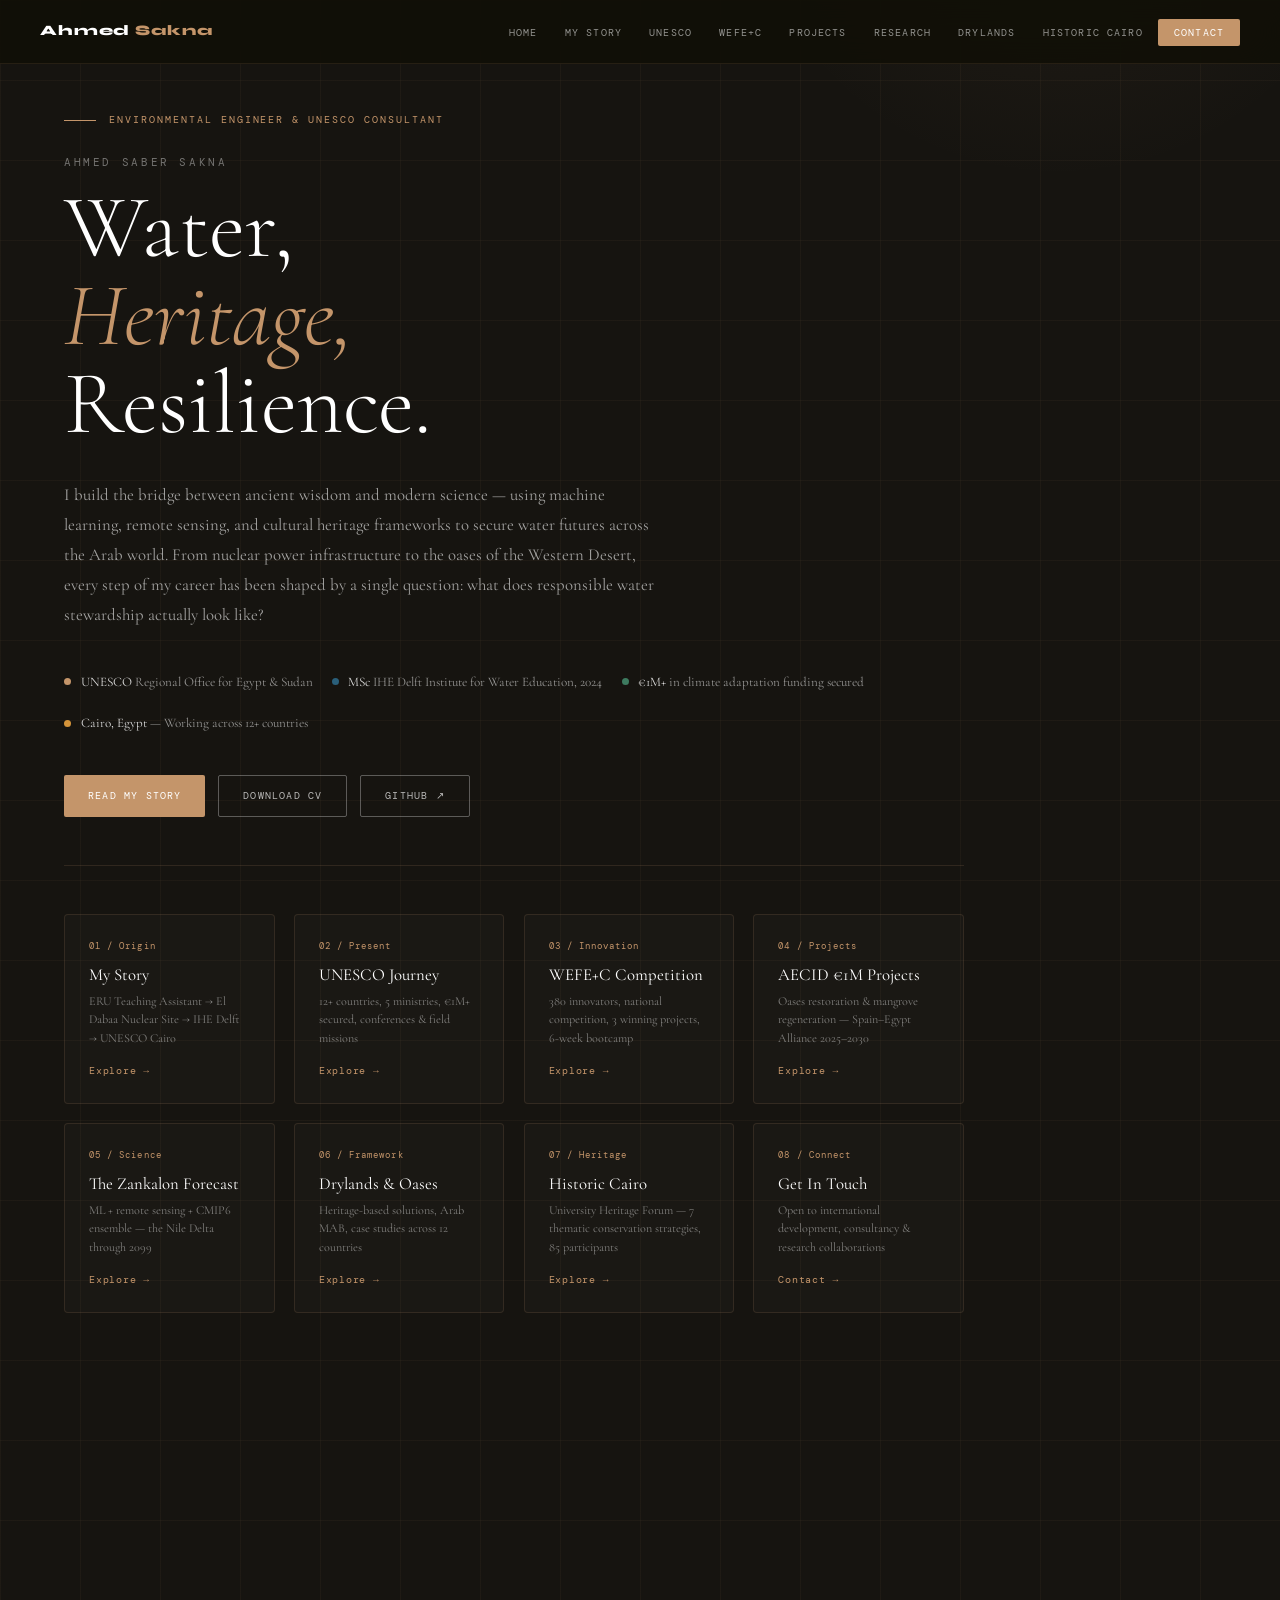
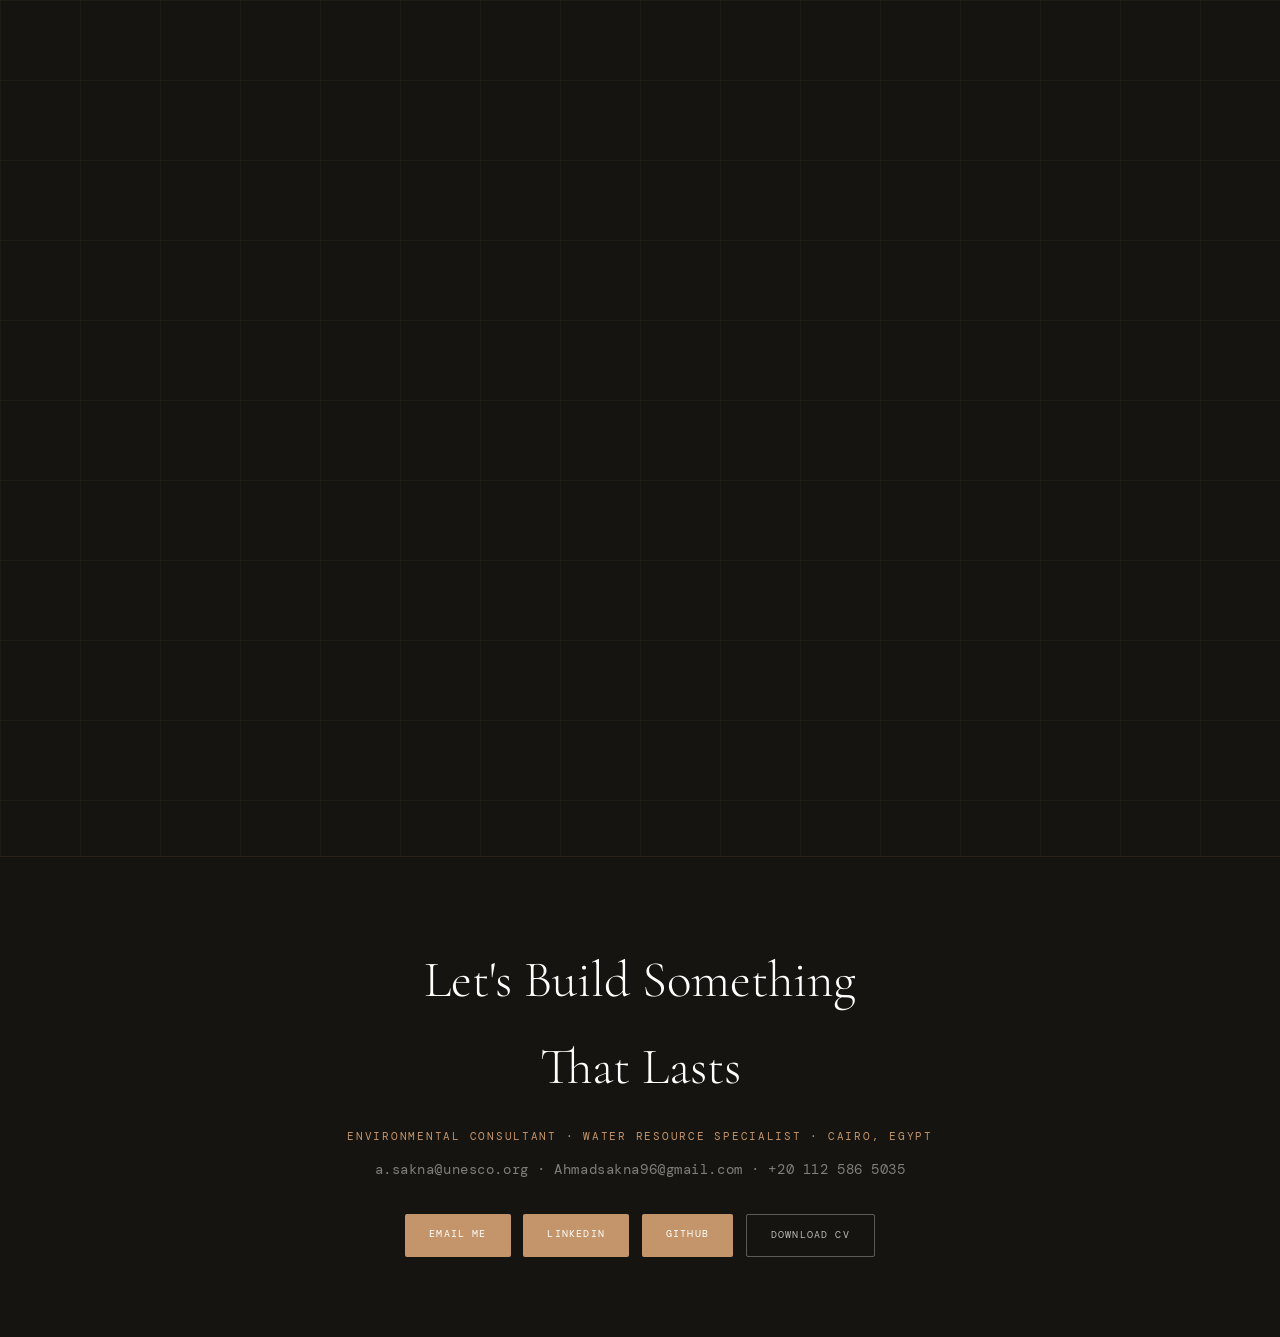
==== commit a08ed23f: "Refactor hero section layout and navigation cards Updated the hero section to a 2-column grid layout" ====
--- a/index.html
+++ b/index.html
@@ -1113,10 +1113,13 @@
      PAGE: HOME
      ================================================================ -->
 <div class="page active" id="page-home">
+  <!-- FIX 1: hero-full is now a 2-column grid with portrait on the right -->
   <div class="hero-full">
     <div class="hero-bg-img"></div>
     <div class="hero-grid-lines"></div>
     <div class="hero-radial"></div>
+ 
+    <!-- Left: text content -->
     <div class="hero-content">
       <div class="hero-eyebrow">Environmental Engineer &amp; UNESCO Consultant</div>
       <p class="hero-name">Ahmed Saber Sakna</p>
@@ -1138,59 +1141,38 @@
         <a href="Ahmed_Sakna_Resume_2026.pdf" class="btn btn-ghost" target="_blank">Download CV</a>
         <a href="https://github.com/sadow999/IHE-Thesis" class="btn btn-ghost" target="_blank">GitHub ↗</a>
       </div>
-
+ 
       <div class="page-nav-cards">
-        <div class="pnc" onclick="showPage('story')">
-          <div class="pnc-num">01 / Origin</div>
-          <h3>My Story</h3>
-          <p>ERU Teaching Assistant → El Dabaa Nuclear Site → IHE Delft → UNESCO Cairo</p>
-          <div class="pnc-arrow">Explore →</div>
-        </div>
-        <div class="pnc" onclick="showPage('unesco')">
-          <div class="pnc-num">02 / Present</div>
-          <h3>UNESCO Journey</h3>
-          <p>12+ countries, 5 ministries, €1M+ secured, conferences & field missions</p>
-          <div class="pnc-arrow">Explore →</div>
-        </div>
-        <div class="pnc" onclick="showPage('wefe')">
-          <div class="pnc-num">03 / Innovation</div>
-          <h3>WEFE+C Competition</h3>
-          <p>380 innovators, national competition, 3 winning projects, 6-week bootcamp</p>
-          <div class="pnc-arrow">Explore →</div>
-        </div>
-        <div class="pnc" onclick="showPage('projects')">
-          <div class="pnc-num">04 / Projects</div>
-          <h3>AECID €1M Projects</h3>
-          <p>Oases restoration & mangrove regeneration — Spain–Egypt Alliance 2025–2030</p>
-          <div class="pnc-arrow">Explore →</div>
-        </div>
-        <div class="pnc" onclick="showPage('research')">
-          <div class="pnc-num">05 / Science</div>
-          <h3>The Zankalon Forecast</h3>
-          <p>ML + remote sensing + CMIP6 ensemble — the Nile Delta through 2099</p>
-          <div class="pnc-arrow">Explore →</div>
-        </div>
-        <div class="pnc" onclick="showPage('drylands')">
-          <div class="pnc-num">06 / Framework</div>
-          <h3>Drylands & Oases</h3>
-          <p>Heritage-based solutions, Arab MAB, case studies across 12 countries</p>
-          <div class="pnc-arrow">Explore →</div>
-        </div>
-        <div class="pnc" onclick="showPage('uhf')">
-          <div class="pnc-num">07 / Heritage</div>
-          <h3>Historic Cairo</h3>
-          <p>University Heritage Forum — 7 thematic conservation strategies, 85 participants</p>
-          <div class="pnc-arrow">Explore →</div>
-        </div>
-        <div class="pnc" onclick="document.getElementById('contact').scrollIntoView({behavior:'smooth'})">
-          <div class="pnc-num">08 / Connect</div>
-          <h3>Get In Touch</h3>
-          <p>Open to international development, consultancy & research collaborations</p>
-          <div class="pnc-arrow">Contact →</div>
-        </div>
+        <div class="pnc" onclick="showPage('story')"><div class="pnc-num">01 / Origin</div><h3>My Story</h3><p>ERU Teaching Assistant → El Dabaa Nuclear Site → IHE Delft → UNESCO Cairo</p><div class="pnc-arrow">Explore →</div></div>
+        <div class="pnc" onclick="showPage('unesco')"><div class="pnc-num">02 / Present</div><h3>UNESCO Journey</h3><p>12+ countries, 5 ministries, €1M+ secured, conferences & field missions</p><div class="pnc-arrow">Explore →</div></div>
+        <div class="pnc" onclick="showPage('wefe')"><div class="pnc-num">03 / Innovation</div><h3>WEFE+C Competition</h3><p>380 innovators, national competition, 3 winning projects, 6-week bootcamp</p><div class="pnc-arrow">Explore →</div></div>
+        <div class="pnc" onclick="showPage('projects')"><div class="pnc-num">04 / Projects</div><h3>AECID €1M Projects</h3><p>Oases restoration & mangrove regeneration — Spain–Egypt Alliance 2025–2030</p><div class="pnc-arrow">Explore →</div></div>
+        <div class="pnc" onclick="showPage('research')"><div class="pnc-num">05 / Science</div><h3>The Zankalon Forecast</h3><p>ML + remote sensing + CMIP6 ensemble — the Nile Delta through 2099</p><div class="pnc-arrow">Explore →</div></div>
+        <div class="pnc" onclick="showPage('drylands')"><div class="pnc-num">06 / Framework</div><h3>Drylands & Oases</h3><p>Heritage-based solutions, Arab MAB, case studies across 12 countries</p><div class="pnc-arrow">Explore →</div></div>
+        <div class="pnc" onclick="showPage('uhf')"><div class="pnc-num">07 / Heritage</div><h3>Historic Cairo</h3><p>University Heritage Forum — 7 thematic conservation strategies, 85 participants</p><div class="pnc-arrow">Explore →</div></div>
+        <div class="pnc" onclick="goToContact()"><div class="pnc-num">08 / Connect</div><h3>Get In Touch</h3><p>Open to international development, consultancy & research collaborations</p><div class="pnc-arrow">Contact →</div></div>
+      </div>
+    </div>
+ 
+    <!-- Right: Ahmed's portrait (FIX 1) -->
+    <div class="hero-photo-col">
+      <div class="hero-portrait-wrap">
+        <div class="hero-portrait-frame">
+          <img src="assets/photos/ahmed.png" alt="Ahmed Saber Sakna"
+            onerror="this.parentElement.style.background='rgba(196,149,106,0.08)';this.style.display='none'">
+        </div>
+        <div class="hero-portrait-badge">
+          <span class="badge-clay">MSc IHE Delft</span>
+          <span class="badge-dot">·</span>
+          <span>UNESCO Cairo</span>
+          <span class="badge-dot">·</span>
+          <span>Cairo, Egypt</span>
+        </div>
+        <div class="hero-portrait-accent"></div>
       </div>
     </div>
   </div>
+ 
   <!-- Contact on home page -->
   <div id="contact" class="contact-section">
     <h2>Let's Build Something<br>That Lasts</h2>
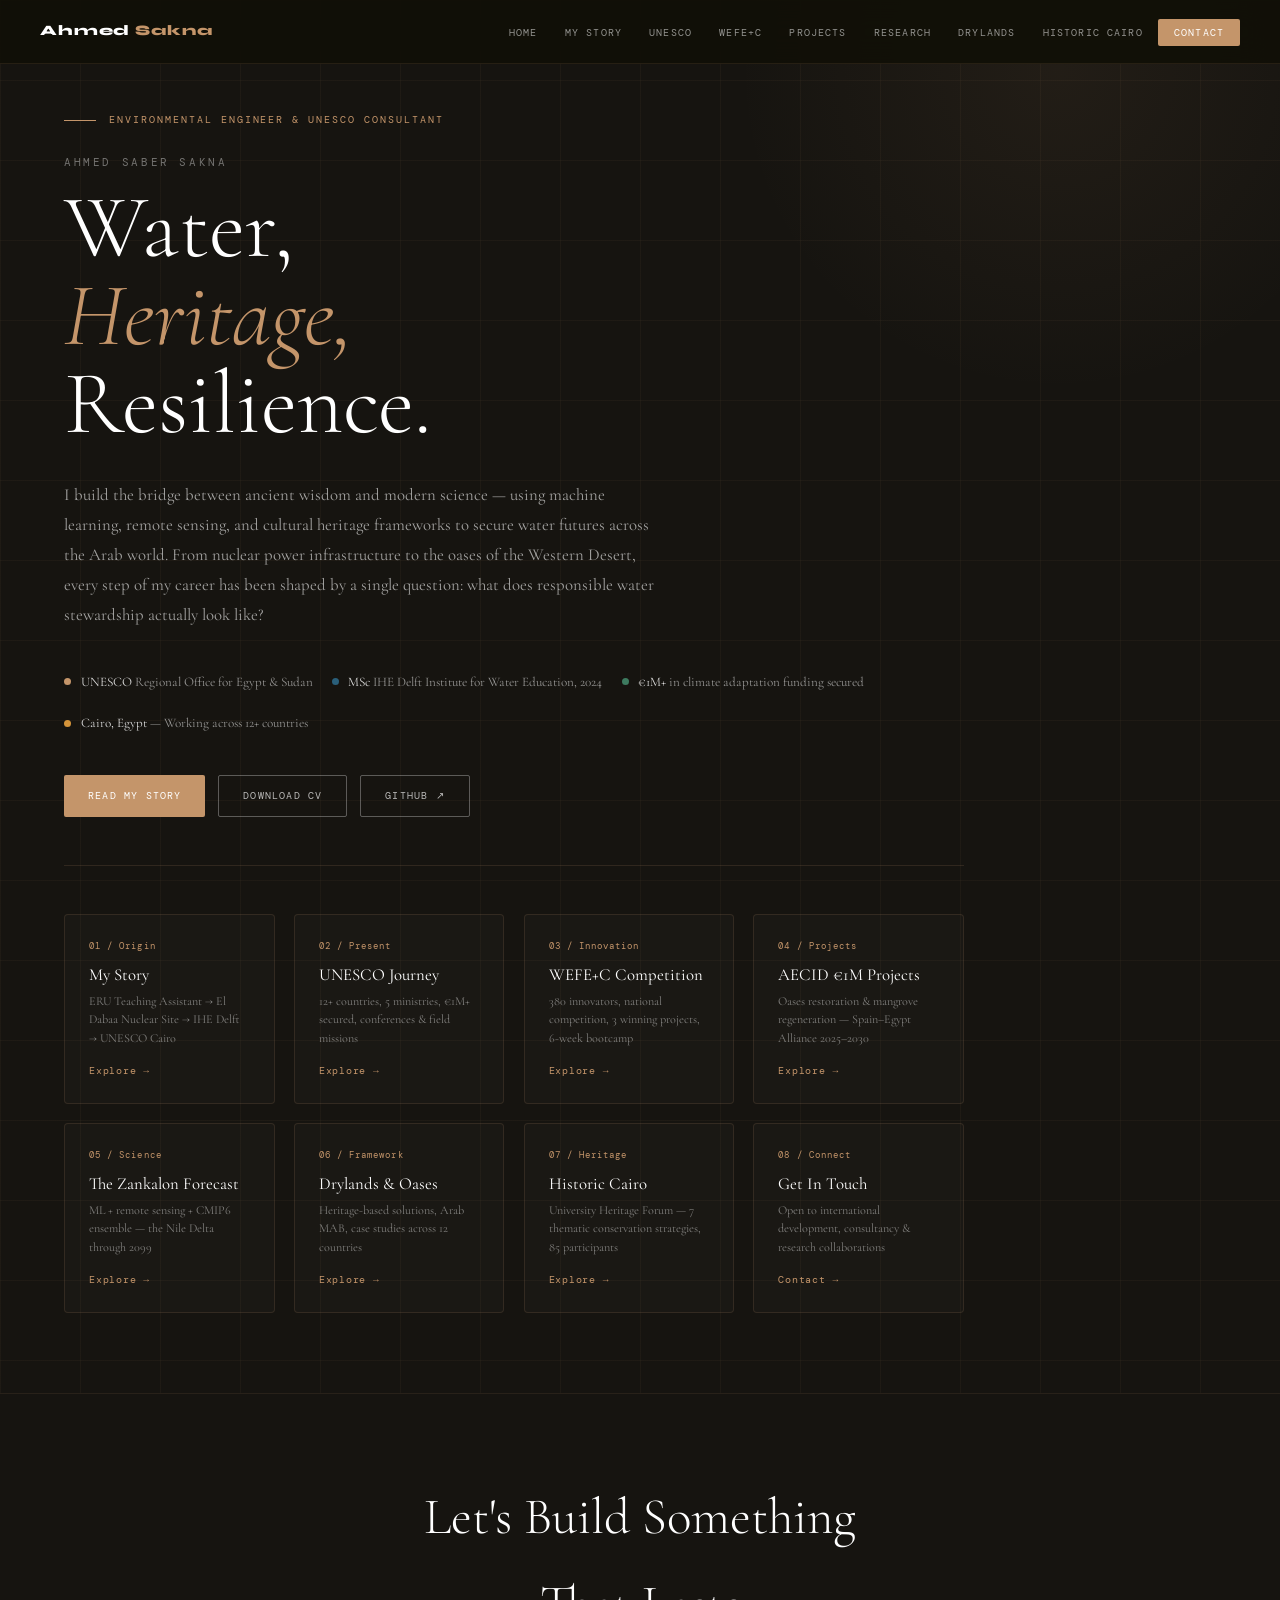
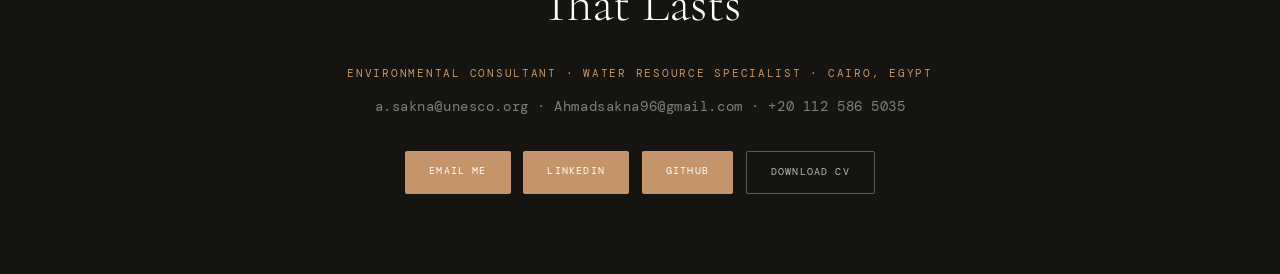
==== commit d766ae22: "Refactor hero section layout and content Updated the hero section layout and content on the home pag" ====
--- a/index.html
+++ b/index.html
@@ -1113,13 +1113,10 @@
      PAGE: HOME
      ================================================================ -->
 <div class="page active" id="page-home">
-  <!-- FIX 1: hero-full is now a 2-column grid with portrait on the right -->
   <div class="hero-full">
     <div class="hero-bg-img"></div>
     <div class="hero-grid-lines"></div>
     <div class="hero-radial"></div>
- 
-    <!-- Left: text content -->
     <div class="hero-content">
       <div class="hero-eyebrow">Environmental Engineer &amp; UNESCO Consultant</div>
       <p class="hero-name">Ahmed Saber Sakna</p>
@@ -1141,38 +1138,59 @@
         <a href="Ahmed_Sakna_Resume_2026.pdf" class="btn btn-ghost" target="_blank">Download CV</a>
         <a href="https://github.com/sadow999/IHE-Thesis" class="btn btn-ghost" target="_blank">GitHub ↗</a>
       </div>
- 
+
       <div class="page-nav-cards">
-        <div class="pnc" onclick="showPage('story')"><div class="pnc-num">01 / Origin</div><h3>My Story</h3><p>ERU Teaching Assistant → El Dabaa Nuclear Site → IHE Delft → UNESCO Cairo</p><div class="pnc-arrow">Explore →</div></div>
-        <div class="pnc" onclick="showPage('unesco')"><div class="pnc-num">02 / Present</div><h3>UNESCO Journey</h3><p>12+ countries, 5 ministries, €1M+ secured, conferences & field missions</p><div class="pnc-arrow">Explore →</div></div>
-        <div class="pnc" onclick="showPage('wefe')"><div class="pnc-num">03 / Innovation</div><h3>WEFE+C Competition</h3><p>380 innovators, national competition, 3 winning projects, 6-week bootcamp</p><div class="pnc-arrow">Explore →</div></div>
-        <div class="pnc" onclick="showPage('projects')"><div class="pnc-num">04 / Projects</div><h3>AECID €1M Projects</h3><p>Oases restoration & mangrove regeneration — Spain–Egypt Alliance 2025–2030</p><div class="pnc-arrow">Explore →</div></div>
-        <div class="pnc" onclick="showPage('research')"><div class="pnc-num">05 / Science</div><h3>The Zankalon Forecast</h3><p>ML + remote sensing + CMIP6 ensemble — the Nile Delta through 2099</p><div class="pnc-arrow">Explore →</div></div>
-        <div class="pnc" onclick="showPage('drylands')"><div class="pnc-num">06 / Framework</div><h3>Drylands & Oases</h3><p>Heritage-based solutions, Arab MAB, case studies across 12 countries</p><div class="pnc-arrow">Explore →</div></div>
-        <div class="pnc" onclick="showPage('uhf')"><div class="pnc-num">07 / Heritage</div><h3>Historic Cairo</h3><p>University Heritage Forum — 7 thematic conservation strategies, 85 participants</p><div class="pnc-arrow">Explore →</div></div>
-        <div class="pnc" onclick="goToContact()"><div class="pnc-num">08 / Connect</div><h3>Get In Touch</h3><p>Open to international development, consultancy & research collaborations</p><div class="pnc-arrow">Contact →</div></div>
-      </div>
-    </div>
- 
-    <!-- Right: Ahmed's portrait (FIX 1) -->
-    <div class="hero-photo-col">
-      <div class="hero-portrait-wrap">
-        <div class="hero-portrait-frame">
-          <img src="assets/photos/ahmed.png" alt="Ahmed Saber Sakna"
-            onerror="this.parentElement.style.background='rgba(196,149,106,0.08)';this.style.display='none'">
-        </div>
-        <div class="hero-portrait-badge">
-          <span class="badge-clay">MSc IHE Delft</span>
-          <span class="badge-dot">·</span>
-          <span>UNESCO Cairo</span>
-          <span class="badge-dot">·</span>
-          <span>Cairo, Egypt</span>
-        </div>
-        <div class="hero-portrait-accent"></div>
+        <div class="pnc" onclick="showPage('story')">
+          <div class="pnc-num">01 / Origin</div>
+          <h3>My Story</h3>
+          <p>ERU Teaching Assistant → El Dabaa Nuclear Site → IHE Delft → UNESCO Cairo</p>
+          <div class="pnc-arrow">Explore →</div>
+        </div>
+        <div class="pnc" onclick="showPage('unesco')">
+          <div class="pnc-num">02 / Present</div>
+          <h3>UNESCO Journey</h3>
+          <p>12+ countries, 5 ministries, €1M+ secured, conferences & field missions</p>
+          <div class="pnc-arrow">Explore →</div>
+        </div>
+        <div class="pnc" onclick="showPage('wefe')">
+          <div class="pnc-num">03 / Innovation</div>
+          <h3>WEFE+C Competition</h3>
+          <p>380 innovators, national competition, 3 winning projects, 6-week bootcamp</p>
+          <div class="pnc-arrow">Explore →</div>
+        </div>
+        <div class="pnc" onclick="showPage('projects')">
+          <div class="pnc-num">04 / Projects</div>
+          <h3>AECID €1M Projects</h3>
+          <p>Oases restoration & mangrove regeneration — Spain–Egypt Alliance 2025–2030</p>
+          <div class="pnc-arrow">Explore →</div>
+        </div>
+        <div class="pnc" onclick="showPage('research')">
+          <div class="pnc-num">05 / Science</div>
+          <h3>The Zankalon Forecast</h3>
+          <p>ML + remote sensing + CMIP6 ensemble — the Nile Delta through 2099</p>
+          <div class="pnc-arrow">Explore →</div>
+        </div>
+        <div class="pnc" onclick="showPage('drylands')">
+          <div class="pnc-num">06 / Framework</div>
+          <h3>Drylands & Oases</h3>
+          <p>Heritage-based solutions, Arab MAB, case studies across 12 countries</p>
+          <div class="pnc-arrow">Explore →</div>
+        </div>
+        <div class="pnc" onclick="showPage('uhf')">
+          <div class="pnc-num">07 / Heritage</div>
+          <h3>Historic Cairo</h3>
+          <p>University Heritage Forum — 7 thematic conservation strategies, 85 participants</p>
+          <div class="pnc-arrow">Explore →</div>
+        </div>
+        <div class="pnc" onclick="document.getElementById('contact').scrollIntoView({behavior:'smooth'})">
+          <div class="pnc-num">08 / Connect</div>
+          <h3>Get In Touch</h3>
+          <p>Open to international development, consultancy & research collaborations</p>
+          <div class="pnc-arrow">Contact →</div>
+        </div>
       </div>
     </div>
   </div>
- 
   <!-- Contact on home page -->
   <div id="contact" class="contact-section">
     <h2>Let's Build Something<br>That Lasts</h2>
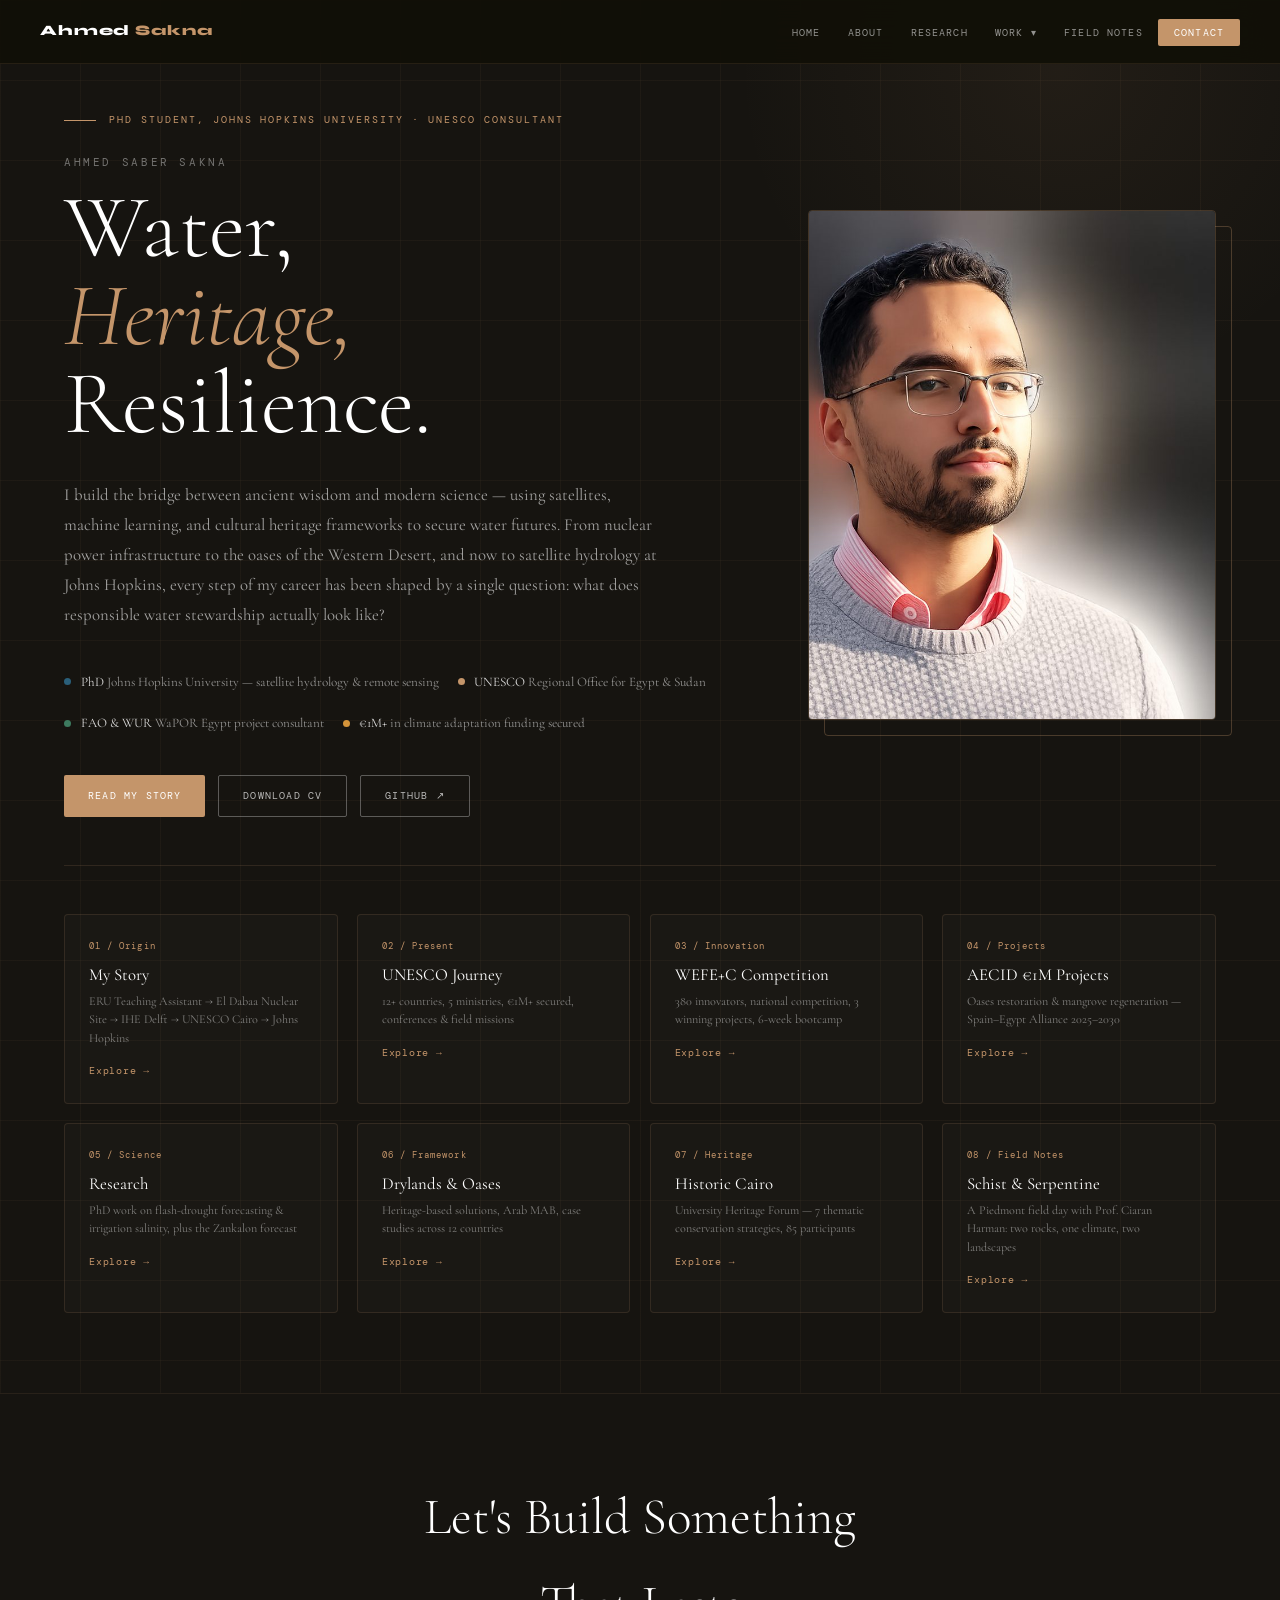
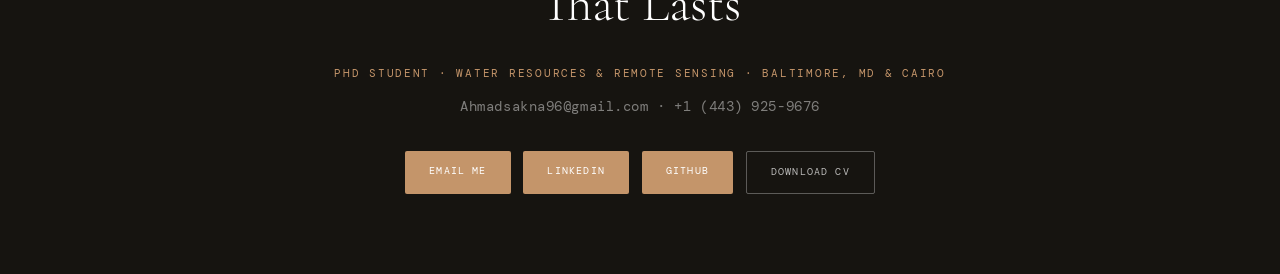
==== commit 37234bb8: "Update site for JHU PhD, add Field Notes page, refresh design - Update profile from 2027 resume: JHU" ====
--- a/index.html
+++ b/index.html
@@ -3,1085 +3,10 @@
 <head>
 <meta charset="UTF-8">
 <meta name="viewport" content="width=device-width, initial-scale=1.0">
-<meta name="description" content="Ahmed Saber Sakna — Environmental Engineer, UNESCO Consultant, Water Resource Specialist. €1M+ in climate adaptation funding. MSc IHE Delft. Cairo, Egypt.">
-<title>Ahmed Saber Sakna — Environmental Engineer & Water Resource Specialist</title>
+<meta name="description" content="Ahmed Saber Sakna — PhD student at Johns Hopkins University (satellite hydrology &amp; remote sensing), UNESCO Consultant, FAO/WUR WaPOR Project Consultant. €1M+ in climate adaptation funding. MSc IHE Delft.">
+<title>Ahmed Saber Sakna — Water Resources, Remote Sensing &amp; Climate Adaptation</title>
 <link href="https://fonts.googleapis.com/css2?family=Cormorant+Garamond:ital,wght@0,300;0,400;0,500;0,600;1,300;1,400;1,600&family=DM+Mono:wght@300;400;500&family=Syne:wght@400;600;700;800&display=swap" rel="stylesheet">
-<style>
-:root {
-  --ink: #1a1612;
-  --ink-muted: #5a5048;
-  --ink-faint: #8a7e74;
-  --bg: #f5f0e8;
-  --bg-warm: #ede6d8;
-  --dark: #111008;
-  --dark-2: #1c1a12;
-  --dark-3: #161410;
-  --clay: #c4956a;
-  --clay-deep: #8b5e3c;
-  --clay-light: #d4a882;
-  --teal: #2a5f7a;
-  --teal-light: #3a7a96;
-  --green: #3d7a5f;
-  --amber: #d4943a;
-  --border: rgba(196,149,106,0.22);
-  --border-dark: rgba(196,149,106,0.15);
-  --serif: 'Cormorant Garamond', Georgia, serif;
-  --mono: 'DM Mono', monospace;
-  --sans: 'Syne', sans-serif;
-  --nav-h: 64px;
-  --transition: 0.3s cubic-bezier(0.4,0,0.2,1);
-}
-
-*, *::before, *::after { box-sizing: border-box; margin: 0; padding: 0; }
-html { scroll-behavior: smooth; }
-body {
-  font-family: var(--serif);
-  background: var(--bg);
-  color: var(--ink);
-  font-size: 17px;
-  line-height: 1.7;
-  overflow-x: hidden;
-}
-
-/* ===== SCROLLBAR ===== */
-::-webkit-scrollbar { width: 6px; }
-::-webkit-scrollbar-track { background: var(--dark); }
-::-webkit-scrollbar-thumb { background: var(--clay); border-radius: 3px; }
-
-/* ===== PAGES ===== */
-.page { display: none; min-height: 100vh; }
-.page.active { display: block; }
-
-/* ===== NAV ===== */
-nav {
-  position: fixed;
-  top: 0; left: 0; right: 0;
-  z-index: 900;
-  height: var(--nav-h);
-  background: rgba(17,16,8,0.96);
-  backdrop-filter: blur(20px);
-  border-bottom: 1px solid rgba(196,149,106,0.12);
-  display: flex;
-  align-items: center;
-  padding: 0 2.5rem;
-  gap: 1rem;
-}
-.nav-logo {
-  font-family: var(--sans);
-  font-weight: 800;
-  font-size: 0.9rem;
-  letter-spacing: 0.06em;
-  color: #fff;
-  cursor: pointer;
-  margin-right: auto;
-  transition: color var(--transition);
-}
-.nav-logo:hover { color: var(--clay); }
-.nav-logo span { color: var(--clay); }
-.nav-links {
-  display: flex;
-  gap: 0.2rem;
-  align-items: center;
-  list-style: none;
-}
-.nav-links li button {
-  font-family: var(--mono);
-  font-size: 0.6rem;
-  letter-spacing: 0.12em;
-  text-transform: uppercase;
-  background: none;
-  border: none;
-  color: rgba(255,255,255,0.55);
-  padding: 0.45rem 0.75rem;
-  cursor: pointer;
-  border-radius: 2px;
-  transition: all var(--transition);
-}
-.nav-links li button:hover,
-.nav-links li button.active { color: #fff; background: rgba(196,149,106,0.12); }
-.nav-links li button.active { color: var(--clay); }
-.nav-cta {
-  font-family: var(--mono);
-  font-size: 0.6rem;
-  letter-spacing: 0.12em;
-  text-transform: uppercase;
-  background: var(--clay) !important;
-  color: #fff !important;
-  padding: 0.45rem 1rem !important;
-  border-radius: 2px;
-  border: none;
-  cursor: pointer;
-  transition: background var(--transition);
-}
-.nav-cta:hover { background: var(--clay-deep) !important; }
-.nav-mobile-toggle {
-  display: none;
-  background: none;
-  border: none;
-  color: #fff;
-  font-size: 1.4rem;
-  cursor: pointer;
-  padding: 0.3rem;
-}
-
-/* ===== PAGE HERO BANNER ===== */
-.page-hero {
-  padding-top: var(--nav-h);
-  min-height: 40vh;
-  display: flex;
-  align-items: flex-end;
-  padding-bottom: 4rem;
-  position: relative;
-  overflow: hidden;
-}
-.page-hero-bg {
-  position: absolute;
-  inset: 0;
-  background: var(--dark-3);
-  z-index: 0;
-}
-.page-hero-grain {
-  position: absolute;
-  inset: 0;
-  opacity: 0.04;
-  background-image: url("data:image/svg+xml,%3Csvg viewBox='0 0 200 200' xmlns='http://www.w3.org/2000/svg'%3E%3Cfilter id='n'%3E%3CfeTurbulence type='fractalNoise' baseFrequency='0.9' numOctaves='4' stitchTiles='stitch'/%3E%3C/filter%3E%3Crect width='100%25' height='100%25' filter='url(%23n)'/%3E%3C/svg%3E");
-  background-size: 200px;
-  z-index: 1;
-}
-.page-hero-accent {
-  position: absolute;
-  bottom: 0; right: 0;
-  width: 600px; height: 300px;
-  background: radial-gradient(ellipse at bottom right, rgba(196,149,106,0.08) 0%, transparent 70%);
-  z-index: 1;
-}
-.page-hero-inner {
-  position: relative;
-  z-index: 2;
-  padding: 0 5%;
-  width: 100%;
-}
-.page-label {
-  font-family: var(--mono);
-  font-size: 0.6rem;
-  letter-spacing: 0.2em;
-  text-transform: uppercase;
-  color: var(--clay);
-  margin-bottom: 1rem;
-  display: flex;
-  align-items: center;
-  gap: 0.8rem;
-}
-.page-label::before {
-  content: '';
-  display: inline-block;
-  width: 24px;
-  height: 1px;
-  background: var(--clay);
-}
-.page-hero h1 {
-  font-family: var(--serif);
-  font-size: clamp(2.5rem, 5vw, 5rem);
-  font-weight: 300;
-  line-height: 1.05;
-  color: #fff;
-}
-.page-hero h1 em { font-style: italic; color: var(--clay); }
-
-/* ===== SECTION BASICS ===== */
-section { padding: 5rem 5%; }
-.on-dark { background: var(--dark); color: rgba(255,255,255,0.85); }
-.on-dark-2 { background: var(--dark-2); color: rgba(255,255,255,0.85); }
-.on-warm { background: var(--bg-warm); }
-.on-white { background: #fff; }
-.section-label {
-  font-family: var(--mono);
-  font-size: 0.58rem;
-  letter-spacing: 0.2em;
-  text-transform: uppercase;
-  color: var(--clay);
-  margin-bottom: 0.8rem;
-}
-.section-title {
-  font-family: var(--serif);
-  font-size: clamp(1.8rem, 3.5vw, 3rem);
-  font-weight: 300;
-  line-height: 1.1;
-  margin-bottom: 1.2rem;
-}
-.section-title em { font-style: italic; color: var(--clay); }
-.section-lead {
-  font-size: 1rem;
-  line-height: 1.8;
-  color: var(--ink-muted);
-  max-width: 720px;
-  margin-bottom: 3rem;
-}
-.on-dark .section-title { color: #fff; }
-.on-dark .section-lead { color: rgba(255,255,255,0.6); }
-.on-dark-2 .section-title { color: #fff; }
-.on-dark-2 .section-lead { color: rgba(255,255,255,0.6); }
-
-/* ===== LIGHTBOX ===== */
-.lb {
-  display: none;
-  position: fixed;
-  inset: 0;
-  background: rgba(6,5,3,0.97);
-  z-index: 2000;
-  align-items: center;
-  justify-content: center;
-  flex-direction: column;
-  padding: 2rem;
-}
-.lb.open { display: flex; }
-.lb-x {
-  position: absolute;
-  top: 1.5rem; right: 2rem;
-  font-size: 2rem;
-  color: rgba(255,255,255,0.5);
-  cursor: pointer;
-  transition: color 0.2s;
-  line-height: 1;
-  font-weight: 300;
-}
-.lb-x:hover { color: #fff; }
-.lb img { max-width: 90vw; max-height: 78vh; object-fit: contain; border-radius: 3px; }
-.lb-cap {
-  color: rgba(255,255,255,0.6);
-  font-family: var(--serif);
-  font-size: 0.9rem;
-  max-width: 640px;
-  text-align: center;
-  margin-top: 1.2rem;
-  line-height: 1.6;
-  font-style: italic;
-}
-
-/* ===== PHOTO COMPONENT ===== */
-.photo-slot {
-  position: relative;
-  overflow: hidden;
-  border-radius: 4px;
-  cursor: pointer;
-  background: rgba(255,255,255,0.04);
-  border: 1px solid rgba(196,149,106,0.15);
-}
-.photo-slot img {
-  width: 100%;
-  height: 100%;
-  object-fit: cover;
-  filter: grayscale(100%) brightness(0.75);
-  transition: filter 0.6s ease, transform 0.6s ease;
-  display: block;
-}
-.photo-slot:hover img {
-  filter: grayscale(0%) brightness(1);
-  transform: scale(1.04);
-}
-.photo-slot .ph-overlay {
-  position: absolute;
-  inset: 0;
-  background: linear-gradient(to top, rgba(10,8,4,0.92) 0%, rgba(10,8,4,0.2) 55%, transparent 100%);
-  display: flex;
-  flex-direction: column;
-  justify-content: flex-end;
-  padding: 1.4rem;
-  transform: translateY(55%);
-  transition: transform 0.35s ease;
-}
-.photo-slot:hover .ph-overlay { transform: translateY(0); }
-.ph-tag {
-  font-family: var(--mono);
-  font-size: 0.55rem;
-  letter-spacing: 0.12em;
-  text-transform: uppercase;
-  color: var(--clay);
-  margin-bottom: 0.4rem;
-}
-.ph-overlay h4 {
-  font-family: var(--serif);
-  font-size: 1rem;
-  font-weight: 400;
-  color: #fff;
-  margin-bottom: 0.3rem;
-  line-height: 1.3;
-}
-.ph-overlay p {
-  font-size: 0.78rem;
-  color: rgba(255,255,255,0.68);
-  line-height: 1.5;
-}
-.photo-placeholder {
-  background: rgba(255,255,255,0.03);
-  border: 1px dashed rgba(196,149,106,0.25);
-  border-radius: 4px;
-  display: flex;
-  flex-direction: column;
-  align-items: center;
-  justify-content: center;
-  text-align: center;
-  padding: 2rem;
-  min-height: 220px;
-}
-.photo-placeholder .ico { font-size: 2.2rem; margin-bottom: 0.8rem; opacity: 0.5; }
-.photo-placeholder h4 {
-  font-family: var(--sans);
-  font-size: 0.82rem;
-  color: rgba(255,255,255,0.5);
-  margin-bottom: 0.4rem;
-}
-.photo-placeholder p { font-size: 0.72rem; color: rgba(255,255,255,0.3); line-height: 1.5; }
-
-/* ===== TIMELINE ===== */
-.timeline { display: flex; flex-direction: column; gap: 0; }
-.tl-item {
-  display: grid;
-  grid-template-columns: 90px 1fr;
-  gap: 2rem;
-  padding: 2rem 0;
-  border-bottom: 1px solid rgba(196,149,106,0.14);
-  position: relative;
-}
-.tl-item::before {
-  content: '';
-  position: absolute;
-  left: 82px;
-  top: 2.5rem;
-  bottom: -1px;
-  width: 1px;
-  background: linear-gradient(to bottom, rgba(196,149,106,0.4), transparent);
-}
-.tl-item:last-child { border-bottom: none; }
-.tl-item:last-child::before { display: none; }
-.tl-year {
-  font-family: var(--mono);
-  font-size: 0.68rem;
-  color: var(--clay);
-  padding-top: 0.2rem;
-  letter-spacing: 0.04em;
-}
-.tl-dot {
-  position: absolute;
-  left: 78px;
-  top: 2.4rem;
-  width: 9px;
-  height: 9px;
-  background: var(--clay);
-  border-radius: 50%;
-  border: 2px solid var(--dark);
-}
-.tl-tag {
-  font-family: var(--mono);
-  font-size: 0.55rem;
-  letter-spacing: 0.14em;
-  text-transform: uppercase;
-  color: var(--clay);
-  margin-bottom: 0.4rem;
-}
-.tl-item h4 {
-  font-family: var(--serif);
-  font-size: 1.1rem;
-  font-weight: 400;
-  color: #fff;
-  margin-bottom: 0.4rem;
-}
-.tl-item p { font-size: 0.88rem; color: rgba(255,255,255,0.6); line-height: 1.7; }
-
-/* ===== STAT ROW ===== */
-.stat-row {
-  display: grid;
-  grid-template-columns: repeat(4, 1fr);
-  gap: 1.5rem;
-  margin: 2.5rem 0;
-}
-.stat-box {
-  border: 1px solid rgba(196,149,106,0.2);
-  border-radius: 4px;
-  padding: 1.8rem 1.5rem;
-  text-align: center;
-  background: rgba(255,255,255,0.03);
-  transition: background var(--transition), border-color var(--transition);
-}
-.stat-box:hover { background: rgba(196,149,106,0.06); border-color: rgba(196,149,106,0.35); }
-.stat-box .n {
-  display: block;
-  font-family: var(--sans);
-  font-size: 2.8rem;
-  font-weight: 700;
-  color: var(--clay);
-  line-height: 1;
-  margin-bottom: 0.5rem;
-}
-.stat-box .l { font-size: 0.78rem; color: rgba(255,255,255,0.55); line-height: 1.5; }
-
-/* ===== CHIP / BADGE ===== */
-.chips { display: flex; flex-wrap: wrap; gap: 0.4rem; }
-.chip {
-  font-family: var(--mono);
-  font-size: 0.56rem;
-  letter-spacing: 0.08em;
-  padding: 0.3rem 0.65rem;
-  border: 1px solid var(--border);
-  border-radius: 2px;
-  color: var(--ink-muted);
-  background: var(--bg);
-}
-.chip-dark {
-  font-family: var(--mono);
-  font-size: 0.56rem;
-  letter-spacing: 0.08em;
-  padding: 0.3rem 0.65rem;
-  border: 1px solid rgba(196,149,106,0.2);
-  border-radius: 2px;
-  color: rgba(255,255,255,0.6);
-  background: rgba(255,255,255,0.04);
-}
-
-/* ===== BUTTONS ===== */
-.btn {
-  font-family: var(--mono);
-  font-size: 0.62rem;
-  letter-spacing: 0.12em;
-  text-transform: uppercase;
-  text-decoration: none;
-  padding: 0.75rem 1.5rem;
-  border-radius: 2px;
-  border: none;
-  cursor: pointer;
-  display: inline-block;
-  transition: all var(--transition);
-}
-.btn-primary { background: var(--clay); color: #fff; }
-.btn-primary:hover { background: var(--clay-deep); }
-.btn-dark { background: var(--ink); color: #fff; }
-.btn-dark:hover { background: var(--clay); }
-.btn-ghost { border: 1px solid rgba(255,255,255,0.3); color: rgba(255,255,255,0.7); background: none; }
-.btn-ghost:hover { border-color: var(--clay); color: var(--clay); }
-.btn-ghost-ink { border: 1px solid var(--ink); color: var(--ink); background: none; }
-.btn-ghost-ink:hover { background: var(--ink); color: var(--bg); }
-.btn-teal { background: var(--teal); color: #fff; }
-.btn-teal:hover { background: #1e4a60; }
-
-/* ===== PULL QUOTE ===== */
-.pull-quote {
-  border-left: 3px solid var(--clay);
-  padding: 1.1rem 1.5rem;
-  margin: 2rem 0;
-  background: rgba(196,149,106,0.07);
-  border-radius: 0 4px 4px 0;
-}
-.pull-quote p {
-  font-style: italic;
-  font-size: 1.2rem;
-  color: rgba(255,255,255,0.88);
-  line-height: 1.65;
-  margin: 0;
-}
-
-/* ===== GRID UTILITIES ===== */
-.grid-2 { display: grid; grid-template-columns: 1fr 1fr; gap: 3rem; }
-.grid-3 { display: grid; grid-template-columns: repeat(3, 1fr); gap: 1.5rem; }
-.grid-2-asym { display: grid; grid-template-columns: 1.2fr 0.8fr; gap: 4rem; }
-
-/* ===== NAV PAGE BUTTONS (hero) ===== */
-.hero-page-nav {
-  display: flex;
-  flex-wrap: wrap;
-  gap: 0.8rem;
-  margin-top: 2.5rem;
-}
-
-/* ======================================================
-   PAGE 1 — LANDING / HOME
-   ====================================================== */
-#page-home .hero-full {
-  min-height: 100vh;
-  display: flex;
-  flex-direction: column;
-  justify-content: center;
-  padding: calc(var(--nav-h) + 3rem) 5% 5rem;
-  position: relative;
-  overflow: hidden;
-}
-#page-home .hero-bg-img {
-  position: absolute;
-  inset: 0;
-  background: var(--dark-3);
-  z-index: 0;
-}
-#page-home .hero-grid-lines {
-  position: absolute;
-  inset: 0;
-  background-image:
-    linear-gradient(rgba(196,149,106,0.05) 1px, transparent 1px),
-    linear-gradient(90deg, rgba(196,149,106,0.05) 1px, transparent 1px);
-  background-size: 80px 80px;
-  z-index: 1;
-}
-#page-home .hero-radial {
-  position: absolute;
-  top: -20%;
-  right: -10%;
-  width: 700px;
-  height: 700px;
-  background: radial-gradient(ellipse, rgba(196,149,106,0.07) 0%, transparent 65%);
-  z-index: 1;
-}
-#page-home .hero-content {
-  position: relative;
-  z-index: 2;
-  max-width: 900px;
-}
-.hero-eyebrow {
-  font-family: var(--mono);
-  font-size: 0.62rem;
-  letter-spacing: 0.2em;
-  text-transform: uppercase;
-  color: var(--clay);
-  margin-bottom: 1.5rem;
-  display: flex;
-  align-items: center;
-  gap: 0.8rem;
-}
-.hero-eyebrow::before {
-  content: '';
-  display: inline-block;
-  width: 32px;
-  height: 1px;
-  background: var(--clay);
-}
-#page-home .hero-name {
-  font-family: var(--mono);
-  font-size: 0.68rem;
-  letter-spacing: 0.24em;
-  text-transform: uppercase;
-  color: rgba(255,255,255,0.4);
-  margin-bottom: 0.8rem;
-}
-#page-home h1 {
-  font-family: var(--serif);
-  font-size: clamp(3.5rem, 7vw, 7rem);
-  font-weight: 300;
-  line-height: 0.98;
-  color: #fff;
-  margin-bottom: 2rem;
-}
-#page-home h1 em { font-style: italic; color: var(--clay); }
-#page-home .hero-thesis {
-  font-size: 1.05rem;
-  color: rgba(255,255,255,0.6);
-  line-height: 1.8;
-  max-width: 600px;
-  margin-bottom: 2.5rem;
-}
-.hero-creds {
-  display: flex;
-  flex-wrap: wrap;
-  gap: 1.2rem;
-  margin-bottom: 2.5rem;
-}
-.cred {
-  display: flex;
-  align-items: center;
-  gap: 0.6rem;
-  font-size: 0.82rem;
-  color: rgba(255,255,255,0.55);
-}
-.cred-dot { width: 7px; height: 7px; border-radius: 50%; flex-shrink: 0; }
-.cred strong { color: rgba(255,255,255,0.85); font-weight: 400; }
-
-/* page nav cards */
-.page-nav-cards {
-  display: grid;
-  grid-template-columns: repeat(4, 1fr);
-  gap: 1.2rem;
-  margin-top: 3rem;
-  border-top: 1px solid rgba(196,149,106,0.15);
-  padding-top: 3rem;
-}
-.pnc {
-  border: 1px solid rgba(196,149,106,0.15);
-  border-radius: 4px;
-  padding: 1.5rem;
-  cursor: pointer;
-  background: rgba(255,255,255,0.02);
-  transition: all 0.3s;
-  text-align: left;
-}
-.pnc:hover { background: rgba(196,149,106,0.08); border-color: rgba(196,149,106,0.35); }
-.pnc-num {
-  font-family: var(--mono);
-  font-size: 0.55rem;
-  letter-spacing: 0.12em;
-  color: var(--clay);
-  margin-bottom: 0.6rem;
-}
-.pnc h3 {
-  font-family: var(--serif);
-  font-size: 1.05rem;
-  font-weight: 400;
-  color: #fff;
-  margin-bottom: 0.4rem;
-  line-height: 1.3;
-}
-.pnc p { font-size: 0.76rem; color: rgba(255,255,255,0.45); line-height: 1.5; }
-.pnc-arrow {
-  margin-top: 1rem;
-  font-family: var(--mono);
-  font-size: 0.6rem;
-  color: var(--clay);
-  letter-spacing: 0.08em;
-}
-
-/* ======================================================
-   PAGE 2 — ORIGIN / STORY
-   ====================================================== */
-.edu-card {
-  background: #fff;
-  border: 1px solid var(--border);
-  border-radius: 6px;
-  padding: 2.5rem;
-}
-.edu-card.ihe { border-top: 3px solid var(--teal); }
-.edu-card.eru { border-top: 3px solid var(--clay); }
-.edu-tag-line {
-  font-family: var(--mono);
-  font-size: 0.58rem;
-  letter-spacing: 0.14em;
-  text-transform: uppercase;
-  color: var(--ink-muted);
-  margin-bottom: 0.8rem;
-}
-.edu-card h3 {
-  font-family: var(--serif);
-  font-size: 1.5rem;
-  font-weight: 400;
-  color: var(--ink);
-  margin-bottom: 0.5rem;
-}
-.edu-inst {
-  font-size: 0.8rem;
-  color: var(--ink-muted);
-  font-family: var(--mono);
-  margin-bottom: 1rem;
-}
-.edu-thesis {
-  font-style: italic;
-  font-size: 0.9rem;
-  color: var(--ink-muted);
-  border-left: 2px solid var(--clay);
-  padding-left: 1rem;
-  margin-bottom: 1.2rem;
-  line-height: 1.65;
-}
-.edu-body {
-  font-size: 0.9rem;
-  line-height: 1.8;
-  color: var(--ink-muted);
-  margin-bottom: 1.5rem;
-}
-
-/* IHE Event cards */
-.event-card {
-  border: 1px solid rgba(196,149,106,0.18);
-  border-radius: 4px;
-  padding: 1.5rem;
-  background: rgba(255,255,255,0.03);
-  display: flex;
-  gap: 1.2rem;
-  align-items: flex-start;
-  transition: background var(--transition);
-}
-.event-card:hover { background: rgba(196,149,106,0.06); }
-.event-icon { font-size: 1.8rem; flex-shrink: 0; }
-.event-tag {
-  font-family: var(--mono);
-  font-size: 0.55rem;
-  letter-spacing: 0.12em;
-  text-transform: uppercase;
-  color: var(--clay);
-  margin-bottom: 0.35rem;
-}
-.event-card h4 {
-  font-family: var(--serif);
-  font-size: 1rem;
-  font-weight: 400;
-  color: #fff;
-  margin-bottom: 0.3rem;
-}
-.event-card p { font-size: 0.83rem; color: rgba(255,255,255,0.6); line-height: 1.6; }
-.event-link {
-  font-family: var(--mono);
-  font-size: 0.6rem;
-  color: var(--teal-light);
-  text-decoration: none;
-  display: inline-block;
-  margin-top: 0.5rem;
-  letter-spacing: 0.06em;
-}
-.event-link:hover { text-decoration: underline; }
-
-/* ======================================================
-   PAGE 3 — UNESCO
-   ====================================================== */
-.workstream-grid {
-  display: grid;
-  grid-template-columns: repeat(3, 1fr);
-  gap: 1.5rem;
-}
-.ws {
-  border: 1px solid rgba(196,149,106,0.18);
-  border-radius: 4px;
-  padding: 1.5rem;
-  background: rgba(255,255,255,0.03);
-  transition: background var(--transition);
-}
-.ws:hover { background: rgba(196,149,106,0.06); }
-.ws h4 {
-  font-family: var(--sans);
-  font-size: 0.9rem;
-  font-weight: 600;
-  color: var(--clay);
-  margin-bottom: 0.6rem;
-}
-.ws p { font-size: 0.85rem; color: rgba(255,255,255,0.6); line-height: 1.65; }
-
-/* UNESCO Event Timeline */
-.event-timeline { display: flex; flex-direction: column; gap: 0; }
-.et-item {
-  display: grid;
-  grid-template-columns: 200px 1fr;
-  gap: 2rem;
-  padding: 2rem 0;
-  border-bottom: 1px solid rgba(196,149,106,0.1);
-}
-.et-item:last-child { border-bottom: none; }
-.et-meta { }
-.et-date {
-  font-family: var(--mono);
-  font-size: 0.62rem;
-  letter-spacing: 0.1em;
-  color: var(--clay);
-  margin-bottom: 0.3rem;
-}
-.et-venue {
-  font-family: var(--mono);
-  font-size: 0.58rem;
-  color: rgba(255,255,255,0.4);
-  letter-spacing: 0.06em;
-}
-.et-content h4 {
-  font-family: var(--serif);
-  font-size: 1.1rem;
-  font-weight: 400;
-  color: #fff;
-  margin-bottom: 0.5rem;
-  line-height: 1.3;
-}
-.et-content p { font-size: 0.86rem; color: rgba(255,255,255,0.6); line-height: 1.7; margin-bottom: 0.5rem; }
-.et-link {
-  font-family: var(--mono);
-  font-size: 0.58rem;
-  letter-spacing: 0.08em;
-  color: var(--teal-light);
-  text-decoration: none;
-}
-.et-link:hover { text-decoration: underline; }
-
-/* ======================================================
-   PAGE 4 — WEFE+C
-   ====================================================== */
-.process-steps { display: flex; flex-direction: column; gap: 1rem; }
-.ps { display: flex; gap: 1rem; align-items: flex-start; }
-.ps-num {
-  font-family: var(--mono);
-  font-size: 0.68rem;
-  color: var(--clay);
-  padding-top: 0.1rem;
-  flex-shrink: 0;
-  width: 28px;
-  font-weight: 500;
-}
-.ps p { font-size: 0.88rem; color: var(--ink-muted); line-height: 1.65; }
-.ps strong { color: var(--ink); }
-.nexus-pills { display: flex; flex-wrap: wrap; gap: 0.5rem; margin: 1.5rem 0; }
-.np {
-  font-family: var(--sans);
-  font-size: 0.8rem;
-  font-weight: 600;
-  padding: 0.4rem 1rem;
-  border-radius: 2rem;
-  letter-spacing: 0.04em;
-}
-.np.w { background: #dbeafe; color: #1e40af; }
-.np.e { background: #fef3c7; color: #92400e; }
-.np.f { background: #dcfce7; color: #166534; }
-.np.ec { background: #f0fdf4; color: #15803d; }
-.np.c { background: var(--clay); color: #fff; }
-.winner {
-  border-radius: 4px;
-  padding: 1.5rem;
-  margin-bottom: 1.2rem;
-  border-left: 4px solid;
-}
-.winner.gold { background: #fffbeb; border-color: #f59e0b; }
-.winner.silver { background: #f8fafc; border-color: #94a3b8; }
-.winner.bronze { background: #fff7ed; border-color: #ea580c; }
-.winner-meta { display: flex; align-items: center; gap: 0.6rem; margin-bottom: 0.5rem; }
-.winner-medal { font-size: 1.4rem; }
-.winner-loc {
-  font-family: var(--mono);
-  font-size: 0.58rem;
-  letter-spacing: 0.1em;
-  text-transform: uppercase;
-  color: var(--ink-muted);
-}
-.winner h4 { font-family: var(--serif); font-size: 1.15rem; font-weight: 400; color: var(--ink); margin-bottom: 0.5rem; }
-.winner p { font-size: 0.85rem; color: var(--ink-muted); line-height: 1.65; }
-
-.wn-row { display: grid; grid-template-columns: repeat(4,1fr); gap: 1rem; margin: 2rem 0; }
-.wn { text-align: center; padding: 1.2rem; border: 1px solid var(--border); border-radius: 4px; }
-.wn .n { display: block; font-family: var(--sans); font-size: 2.2rem; font-weight: 700; color: var(--clay); line-height: 1; margin-bottom: 0.3rem; }
-.wn .l { font-size: 0.72rem; color: var(--ink-muted); line-height: 1.4; }
-
-/* ======================================================
-   PAGE 5 — PROJECTS / AECID
-   ====================================================== */
-.project-hero-band {
-  background: var(--dark-3);
-  border-bottom: 1px solid rgba(196,149,106,0.12);
-  padding: 3rem 5%;
-  margin-top: var(--nav-h);
-}
-.project-intro-text {
-  font-size: 0.95rem;
-  color: rgba(255,255,255,0.7);
-  line-height: 1.8;
-  max-width: 860px;
-  border-left: 3px solid var(--clay);
-  padding-left: 1.5rem;
-  margin: 1.5rem 0;
-}
-.pcard {
-  border-radius: 6px;
-  overflow: hidden;
-  border: 1px solid var(--border);
-  background: #fff;
-}
-.pcard-head { padding: 2rem; }
-.pcard.oases .pcard-head { background: linear-gradient(135deg, #1c1a12 0%, #2a2015 100%); }
-.pcard.mangroves .pcard-head { background: linear-gradient(135deg, #0d1f18 0%, #142b20 100%); }
-.pcard-eco { font-family: var(--mono); font-size: 0.56rem; letter-spacing: 0.14em; text-transform: uppercase; color: var(--clay); margin-bottom: 0.8rem; }
-.pcard-head h3 { font-family: var(--serif); font-size: 1.8rem; font-weight: 300; color: #fff; margin-bottom: 0.4rem; }
-.pcard-sub { font-size: 0.8rem; color: rgba(255,255,255,0.55); line-height: 1.5; margin-bottom: 1rem; }
-.badge { font-family: var(--mono); font-size: 0.6rem; padding: 0.3rem 0.7rem; border-radius: 2px; border: 1px solid; letter-spacing: 0.06em; }
-.badge.budget { background: rgba(196,149,106,0.15); color: var(--clay); border-color: rgba(196,149,106,0.3); }
-.badge.green-b { background: rgba(61,122,95,0.18); color: #2a6040; border-color: rgba(61,122,95,0.32); }
-.badge.timeline { background: rgba(255,255,255,0.07); color: rgba(255,255,255,0.55); border-color: rgba(255,255,255,0.14); }
-.badges { display: flex; gap: 0.5rem; flex-wrap: wrap; }
-.pcard-body { padding: 2rem; }
-.problem-stmt { background: #fef9f5; border: 1px solid rgba(196,149,106,0.2); border-radius: 4px; padding: 1.2rem; margin-bottom: 1.5rem; }
-.problem-stmt p { font-size: 0.88rem; line-height: 1.7; color: var(--ink-muted); }
-.problem-stmt strong { color: var(--ink); }
-.approach-label { font-family: var(--mono); font-size: 0.56rem; letter-spacing: 0.14em; text-transform: uppercase; color: var(--clay-deep); margin-bottom: 1rem; }
-.pillars-grid { display: grid; grid-template-columns: 1fr 1fr; gap: 1rem; margin-bottom: 1.5rem; }
-.pp { background: var(--bg); border: 1px solid var(--border); border-radius: 4px; padding: 1rem; }
-.pp-loc { font-family: var(--mono); font-size: 0.56rem; letter-spacing: 0.12em; text-transform: uppercase; color: var(--clay); margin-bottom: 0.3rem; }
-.pp h5 { font-family: var(--sans); font-size: 0.82rem; font-weight: 600; color: var(--ink); margin-bottom: 0.4rem; }
-.pp p { font-size: 0.78rem; color: var(--ink-muted); line-height: 1.6; }
-.highlight-box { background: #fffbf5; border: 1px solid rgba(212,148,58,0.3); border-radius: 4px; padding: 1.2rem; font-size: 0.88rem; color: var(--ink-muted); line-height: 1.7; margin-bottom: 1.5rem; }
-.highlight-box strong { color: var(--ink); }
-.site-chips { display: flex; flex-wrap: wrap; gap: 0.4rem; margin-bottom: 1.2rem; }
-.site-chip { font-family: var(--mono); font-size: 0.54rem; letter-spacing: 0.08em; padding: 0.25rem 0.55rem; border: 1px solid var(--border); border-radius: 2px; color: var(--ink-muted); background: var(--bg-warm); }
-.pcard-actions { display: flex; gap: 0.6rem; flex-wrap: wrap; margin-bottom: 1.5rem; }
-.pa { font-family: var(--mono); font-size: 0.58rem; letter-spacing: 0.1em; text-transform: uppercase; text-decoration: none; padding: 0.5rem 0.9rem; border-radius: 2px; transition: all 0.2s; }
-.oa1 { background: var(--clay); color: #fff; }
-.oa2 { border: 1px solid var(--clay); color: var(--clay-deep); }
-.oa2:hover { background: var(--clay); color: #fff; }
-.ma1 { background: var(--green); color: #fff; }
-.ma2 { border: 1px solid var(--green); color: var(--green); }
-.ma2:hover { background: var(--green); color: #fff; }
-
-/* ======================================================
-   PAGE 6 — RESEARCH / ZANKALON
-   ====================================================== */
-.thesis-card {
-  border: 1px solid var(--border);
-  border-radius: 6px;
-  padding: 2rem;
-  background: var(--bg);
-}
-.tc-label { font-family: var(--mono); font-size: 0.56rem; letter-spacing: 0.14em; text-transform: uppercase; color: var(--clay); margin-bottom: 0.8rem; }
-.thesis-card h3 { font-family: var(--serif); font-size: 1.05rem; font-weight: 300; font-style: italic; color: var(--ink); line-height: 1.5; margin-bottom: 1.5rem; }
-.findings { display: flex; flex-direction: column; gap: 1rem; }
-.finding { display: flex; gap: 0.8rem; align-items: flex-start; }
-.fi { font-size: 1.1rem; flex-shrink: 0; padding-top: 0.1rem; }
-.finding p { font-size: 0.84rem; color: var(--ink-muted); line-height: 1.65; }
-.finding strong { color: var(--ink); }
-
-/* Chart */
-.chart-card, .policy-card { border: 1px solid var(--border); border-radius: 6px; padding: 1.5rem; background: var(--bg); }
-.chart-title { font-family: var(--mono); font-size: 0.6rem; letter-spacing: 0.1em; text-transform: uppercase; color: var(--ink-muted); margin-bottom: 1.2rem; }
-.bar-rows { display: flex; flex-direction: column; gap: 0.9rem; }
-.bar-row { display: flex; align-items: center; gap: 0.8rem; }
-.bar-lbl { font-size: 0.78rem; color: var(--ink-muted); width: 60px; flex-shrink: 0; }
-.bar-track { flex: 1; background: var(--bg-warm); height: 12px; border-radius: 2px; overflow: hidden; }
-.bar-fill { height: 100%; border-radius: 2px; width: 0; transition: width 1.4s cubic-bezier(0.4,0,0.2,1); }
-.bar-fill.up { background: linear-gradient(90deg, #ef4444, #f87171); }
-.bar-fill.nt { background: linear-gradient(90deg, var(--amber), #e8a952); }
-.bar-fill.dn { background: linear-gradient(90deg, var(--teal), var(--teal-light)); }
-.bar-val { font-family: var(--mono); font-size: 0.72rem; width: 48px; text-align: right; }
-.bar-val.up { color: #ef4444; }
-.bar-val.nt { color: var(--amber); }
-.bar-val.dn { color: var(--teal); }
-.policy-row { display: flex; justify-content: space-between; align-items: center; padding: 0.8rem 0; border-bottom: 1px solid var(--border); }
-.policy-row:last-of-type { border-bottom: none; }
-.policy-lbl { font-size: 0.88rem; color: var(--ink-muted); }
-.policy-val { font-family: var(--mono); font-size: 1.2rem; }
-.policy-val.v1 { color: var(--amber); }
-.policy-val.v2 { color: #ef4444; }
-.policy-note { font-size: 0.78rem; color: var(--ink-muted); line-height: 1.65; margin-top: 1rem; }
-
-/* Pubs */
-.pubs { display: flex; flex-direction: column; gap: 1rem; }
-.pub { border: 1px solid var(--border); border-radius: 4px; padding: 1.2rem 1.5rem; background: var(--bg); }
-.pub.rv { border-left: 3px solid var(--clay); }
-.pub.eng { border-left: 3px solid var(--teal); }
-.pub-badge { font-family: var(--mono); font-size: 0.56rem; letter-spacing: 0.1em; text-transform: uppercase; color: var(--clay); display: block; margin-bottom: 0.5rem; }
-.pub p { font-size: 0.86rem; color: var(--ink-muted); line-height: 1.65; margin-bottom: 0.5rem; }
-.pub a { font-family: var(--mono); font-size: 0.66rem; color: var(--teal); text-decoration: none; }
-.pub a:hover { text-decoration: underline; }
-
-/* ======================================================
-   PAGE 7 — MAB / DRYLANDS
-   ====================================================== */
-.insight-box { background: #fff; border: 1px solid var(--border); border-radius: 4px; padding: 1.5rem; margin: 1.5rem 0; }
-.insight-box h4 { font-family: var(--sans); font-size: 0.82rem; font-weight: 600; text-transform: uppercase; letter-spacing: 0.08em; color: var(--clay-deep); margin-bottom: 0.7rem; }
-.insight-box p { font-size: 0.88rem; color: var(--ink-muted); line-height: 1.7; }
-.pillars-2x2 { display: grid; grid-template-columns: 1fr 1fr; gap: 1rem; margin-bottom: 2rem; }
-.pill2 { background: #fff; border: 1px solid var(--border); border-radius: 4px; padding: 1.2rem; }
-.pill2-n { font-family: var(--mono); font-size: 0.65rem; color: var(--clay); margin-bottom: 0.4rem; }
-.pill2 h4 { font-family: var(--sans); font-size: 0.85rem; font-weight: 600; color: var(--ink); margin-bottom: 0.4rem; }
-.pill2 p { font-size: 0.8rem; color: var(--ink-muted); line-height: 1.6; }
-.case-list { display: flex; flex-direction: column; gap: 0.9rem; }
-.cs { display: flex; gap: 0.8rem; align-items: flex-start; }
-.cs-dot { width: 10px; height: 10px; border-radius: 50%; flex-shrink: 0; margin-top: 0.35rem; }
-.cs h5 { font-family: var(--sans); font-size: 0.82rem; font-weight: 600; color: var(--ink); margin-bottom: 0.2rem; }
-.cs p { font-size: 0.8rem; color: var(--ink-muted); line-height: 1.5; }
-
-/* Map gallery */
-.map-gallery { display: grid; grid-template-columns: repeat(3,1fr); grid-auto-rows: 320px; gap: 1.2rem; }
-.map-exhibit { position: relative; overflow: hidden; border-radius: 4px; cursor: pointer; border: 1px solid rgba(196,149,106,0.15); }
-.map-exhibit.wide { grid-column: span 2; }
-.map-exhibit img { width: 100%; height: 100%; object-fit: cover; filter: grayscale(80%) brightness(0.75); transition: filter 0.5s ease, transform 0.5s ease; }
-.map-exhibit:hover img { filter: grayscale(0%) brightness(1); transform: scale(1.03); }
-.map-overlay { position: absolute; inset: 0; background: linear-gradient(to top, rgba(10,8,4,0.88) 0%, rgba(10,8,4,0.25) 55%, transparent 100%); display: flex; flex-direction: column; justify-content: flex-end; padding: 1.5rem; transition: opacity 0.4s; }
-.map-exhibit:hover .map-overlay { opacity: 0; }
-.map-label { font-family: var(--mono); font-size: 0.56rem; letter-spacing: 0.14em; text-transform: uppercase; color: var(--clay); margin-bottom: 0.4rem; }
-.map-hook { font-family: var(--serif); font-size: 1.05rem; color: #fff; font-weight: 300; }
-.map-info { position: absolute; inset: 0; background: rgba(10,8,4,0.94); display: flex; flex-direction: column; justify-content: center; padding: 2rem; opacity: 0; transition: opacity 0.4s; }
-.map-exhibit:hover .map-info { opacity: 1; }
-.map-info h4 { font-family: var(--serif); font-size: 1.15rem; font-weight: 400; color: #fff; margin-bottom: 0.8rem; }
-.map-info p { font-size: 0.84rem; color: rgba(255,255,255,0.68); line-height: 1.65; margin-bottom: 0.8rem; }
-.map-hint { font-family: var(--mono); font-size: 0.56rem; letter-spacing: 0.1em; color: var(--clay); text-transform: uppercase; }
-
-/* ======================================================
-   PAGE 8 — UHF
-   ====================================================== */
-.uhf-themes { display: grid; grid-template-columns: repeat(3,1fr); gap: 1.5rem; }
-.tc { background: rgba(255,255,255,0.03); border: 1px solid rgba(196,149,106,0.18); border-radius: 4px; padding: 1.5rem; transition: background var(--transition); }
-.tc:hover { background: rgba(255,255,255,0.06); }
-.tc-num { font-family: var(--mono); font-size: 0.56rem; letter-spacing: 0.14em; text-transform: uppercase; color: var(--clay); margin-bottom: 0.5rem; }
-.tc h4 { font-family: var(--serif); font-size: 1rem; font-weight: 400; color: #fff; margin-bottom: 0.6rem; }
-.tc p { font-size: 0.82rem; color: rgba(255,255,255,0.58); line-height: 1.6; margin-bottom: 0.8rem; }
-.tc-output { font-size: 0.76rem; color: rgba(255,255,255,0.42); border-top: 1px solid rgba(196,149,106,0.15); padding-top: 0.8rem; line-height: 1.5; font-style: italic; }
-.pdf-grid { display: grid; grid-template-columns: repeat(5,1fr); gap: 0.8rem; margin-bottom: 1.5rem; }
-.pdf-card { display: flex; gap: 0.6rem; align-items: flex-start; background: rgba(255,255,255,0.03); border: 1px solid rgba(196,149,106,0.18); border-radius: 4px; padding: 0.9rem; text-decoration: none; transition: background 0.2s; }
-.pdf-card:hover { background: rgba(255,255,255,0.07); }
-.pdf-ico { font-size: 1.3rem; flex-shrink: 0; }
-.pdf-card p { font-size: 0.74rem; color: rgba(255,255,255,0.78); line-height: 1.4; margin-bottom: 0.2rem; }
-.pdf-card span { font-family: var(--mono); font-size: 0.54rem; color: rgba(255,255,255,0.38); letter-spacing: 0.06em; }
-
-/* ======================================================
-   SKILLS & CONTACT
-   ====================================================== */
-.skills-grid { display: grid; grid-template-columns: repeat(3,1fr); gap: 1.5rem; }
-.sg { background: #fff; border: 1px solid var(--border); border-radius: 4px; padding: 1.5rem; }
-.sg h4 { font-family: var(--sans); font-size: 0.85rem; font-weight: 600; color: var(--ink); margin-bottom: 0.8rem; }
-.sg ul { list-style: none; }
-.sg ul li { font-family: var(--mono); font-size: 0.7rem; color: var(--ink-muted); padding: 0.3rem 0; border-bottom: 1px solid rgba(196,149,106,0.1); letter-spacing: 0.04em; }
-.sg ul li:last-child { border-bottom: none; }
-
-/* ===== CONTACT FOOTER ===== */
-.contact-section {
-  background: var(--dark-3);
-  padding: 5rem 5%;
-  text-align: center;
-  border-top: 1px solid rgba(196,149,106,0.1);
-}
-.contact-section h2 { font-family: var(--serif); font-size: clamp(2rem,4vw,3.5rem); font-weight: 300; color: #fff; margin-bottom: 1rem; }
-.contact-sub { font-family: var(--mono); font-size: 0.68rem; letter-spacing: 0.16em; text-transform: uppercase; color: var(--clay); margin-bottom: 0.8rem; }
-.contact-meta { font-size: 0.88rem; color: rgba(255,255,255,0.45); margin-bottom: 2rem; font-family: var(--mono); letter-spacing: 0.04em; }
-.contact-links { display: flex; justify-content: center; gap: 0.8rem; flex-wrap: wrap; }
-
-/* ===== RESPONSIVE ===== */
-@media (max-width: 1200px) {
-  .page-nav-cards { grid-template-columns: repeat(2,1fr); }
-}
-@media (max-width: 1000px) {
-  nav { padding: 0 1.5rem; }
-  .nav-links { display: none; }
-  .nav-mobile-toggle { display: block; }
-  nav.menu-open .nav-links {
-    display: flex;
-    flex-direction: column;
-    position: fixed;
-    top: var(--nav-h);
-    left: 0; right: 0;
-    background: rgba(17,16,8,0.98);
-    padding: 1.5rem;
-    gap: 0.4rem;
-    border-bottom: 1px solid rgba(196,149,106,0.15);
-  }
-  nav.menu-open .nav-links li button { width: 100%; text-align: left; font-size: 0.72rem; padding: 0.7rem 0.8rem; }
-  .grid-2, .grid-2-asym { grid-template-columns: 1fr; gap: 2rem; }
-  .grid-3 { grid-template-columns: repeat(2,1fr); }
-  .stat-row { grid-template-columns: repeat(2,1fr); }
-  .workstream-grid { grid-template-columns: repeat(2,1fr); }
-  .uhf-themes { grid-template-columns: repeat(2,1fr); }
-  .pdf-grid { grid-template-columns: repeat(3,1fr); }
-  .skills-grid { grid-template-columns: repeat(2,1fr); }
-  .map-gallery { grid-template-columns: 1fr 1fr; }
-  .map-exhibit.wide { grid-column: span 2; }
-  .pillars-grid { grid-template-columns: 1fr; }
-  .et-item { grid-template-columns: 1fr; gap: 0.5rem; }
-  .page-nav-cards { grid-template-columns: 1fr; }
-  .wn-row { grid-template-columns: repeat(2,1fr); }
-}
-@media (max-width: 650px) {
-  .grid-3, .skills-grid, .uhf-themes { grid-template-columns: 1fr; }
-  .pdf-grid { grid-template-columns: repeat(2,1fr); }
-  .map-gallery { grid-template-columns: 1fr; }
-  .map-exhibit.wide { grid-column: span 1; }
-  .stat-row, .wn-row, .pillars-2x2 { grid-template-columns: 1fr 1fr; }
-  .workstream-grid { grid-template-columns: 1fr; }
-  section { padding: 4rem 1.5rem; }
-  nav { padding: 0 1.2rem; }
-  .page-hero-inner { padding: 0 1.5rem; }
-}
-
-/* ===== FADE IN ANIMATION ===== */
-.fade-in {
-  opacity: 0;
-  transform: translateY(20px);
-  transition: opacity 0.6s ease, transform 0.6s ease;
-}
-.fade-in.visible {
-  opacity: 1;
-  transform: translateY(0);
-}
-</style>
+<link rel="stylesheet" href="assets/css/style.css">
 </head>
 <body>
 
@@ -1097,14 +22,20 @@
   <div class="nav-logo" onclick="showPage('home')">Ahmed <span>Sakna</span></div>
   <ul class="nav-links" id="nav-links">
     <li><button onclick="showPage('home')" data-page="home">Home</button></li>
-    <li><button onclick="showPage('story')" data-page="story">My Story</button></li>
-    <li><button onclick="showPage('unesco')" data-page="unesco">UNESCO</button></li>
-    <li><button onclick="showPage('wefe')" data-page="wefe">WEFE+C</button></li>
-    <li><button onclick="showPage('projects')" data-page="projects">Projects</button></li>
+    <li><button onclick="showPage('story')" data-page="story">About</button></li>
     <li><button onclick="showPage('research')" data-page="research">Research</button></li>
-    <li><button onclick="showPage('drylands')" data-page="drylands">Drylands</button></li>
-    <li><button onclick="showPage('uhf')" data-page="uhf">Historic Cairo</button></li>
-    <li><button class="nav-cta" onclick="document.getElementById('contact').scrollIntoView({behavior:'smooth'})">Contact</button></li>
+    <li class="nav-group">
+      <button class="nav-group-btn" aria-haspopup="true" aria-expanded="false" onclick="toggleGroup(this)">Work ▾</button>
+      <ul class="nav-sub">
+        <li><button onclick="showPage('unesco')" data-page="unesco">UNESCO Journey</button></li>
+        <li><button onclick="showPage('wefe')" data-page="wefe">WEFE+C Competition</button></li>
+        <li><button onclick="showPage('projects')" data-page="projects">AECID Projects</button></li>
+        <li><button onclick="showPage('drylands')" data-page="drylands">Drylands &amp; Oases</button></li>
+        <li><button onclick="showPage('uhf')" data-page="uhf">Historic Cairo</button></li>
+      </ul>
+    </li>
+    <li><button onclick="showPage('field')" data-page="field">Field Notes</button></li>
+    <li><button class="nav-cta" onclick="goContact()">Contact</button></li>
   </ul>
   <button class="nav-mobile-toggle" id="mobile-toggle" onclick="toggleMenu()">☰</button>
 </nav>
@@ -1118,32 +49,39 @@
     <div class="hero-grid-lines"></div>
     <div class="hero-radial"></div>
     <div class="hero-content">
-      <div class="hero-eyebrow">Environmental Engineer &amp; UNESCO Consultant</div>
+      <div class="hero-top">
+      <div class="hero-intro">
+      <div class="hero-eyebrow">PhD Student, Johns Hopkins University · UNESCO Consultant</div>
       <p class="hero-name">Ahmed Saber Sakna</p>
       <h1>Water,<br><em>Heritage,</em><br>Resilience.</h1>
       <p class="hero-thesis">
-        I build the bridge between ancient wisdom and modern science — using machine learning, remote sensing,
-        and cultural heritage frameworks to secure water futures across the Arab world. From nuclear power
-        infrastructure to the oases of the Western Desert, every step of my career has been shaped by a single
-        question: what does responsible water stewardship actually look like?
+        I build the bridge between ancient wisdom and modern science — using satellites, machine learning,
+        and cultural heritage frameworks to secure water futures. From nuclear power infrastructure to the
+        oases of the Western Desert, and now to satellite hydrology at Johns Hopkins, every step of my career
+        has been shaped by a single question: what does responsible water stewardship actually look like?
       </p>
       <div class="hero-creds">
+        <div class="cred"><div class="cred-dot" style="background:#2a5f7a"></div><span><strong>PhD</strong> Johns Hopkins University — satellite hydrology &amp; remote sensing</span></div>
         <div class="cred"><div class="cred-dot" style="background:#c4956a"></div><span><strong>UNESCO</strong> Regional Office for Egypt &amp; Sudan</span></div>
-        <div class="cred"><div class="cred-dot" style="background:#2a5f7a"></div><span><strong>MSc</strong> IHE Delft Institute for Water Education, 2024</span></div>
-        <div class="cred"><div class="cred-dot" style="background:#3d7a5f"></div><span><strong>€1M+</strong> in climate adaptation funding secured</span></div>
-        <div class="cred"><div class="cred-dot" style="background:#d4943a"></div><span><strong>Cairo, Egypt</strong> — Working across 12+ countries</span></div>
+        <div class="cred"><div class="cred-dot" style="background:#3d7a5f"></div><span><strong>FAO &amp; WUR</strong> WaPOR Egypt project consultant</span></div>
+        <div class="cred"><div class="cred-dot" style="background:#d4943a"></div><span><strong>€1M+</strong> in climate adaptation funding secured</span></div>
       </div>
       <div style="display:flex;gap:0.8rem;flex-wrap:wrap">
         <button class="btn btn-primary" onclick="showPage('story')">Read My Story</button>
-        <a href="Ahmed_Sakna_Resume_2026.pdf" class="btn btn-ghost" target="_blank">Download CV</a>
+        <a href="assets/docs/Ahmed_Sakna_Resume_2027.pdf" class="btn btn-ghost" target="_blank">Download CV</a>
         <a href="https://github.com/sadow999/IHE-Thesis" class="btn btn-ghost" target="_blank">GitHub ↗</a>
+      </div>
+      </div>
+      <figure class="hero-portrait">
+        <img src="assets/photos/ahmed_portrait.jpg" alt="Portrait of Ahmed Saber Sakna">
+      </figure>
       </div>
 
       <div class="page-nav-cards">
         <div class="pnc" onclick="showPage('story')">
           <div class="pnc-num">01 / Origin</div>
           <h3>My Story</h3>
-          <p>ERU Teaching Assistant → El Dabaa Nuclear Site → IHE Delft → UNESCO Cairo</p>
+          <p>ERU Teaching Assistant → El Dabaa Nuclear Site → IHE Delft → UNESCO Cairo → Johns Hopkins</p>
           <div class="pnc-arrow">Explore →</div>
         </div>
         <div class="pnc" onclick="showPage('unesco')">
@@ -1166,8 +104,8 @@
         </div>
         <div class="pnc" onclick="showPage('research')">
           <div class="pnc-num">05 / Science</div>
-          <h3>The Zankalon Forecast</h3>
-          <p>ML + remote sensing + CMIP6 ensemble — the Nile Delta through 2099</p>
+          <h3>Research</h3>
+          <p>PhD work on flash-drought forecasting &amp; irrigation salinity, plus the Zankalon forecast</p>
           <div class="pnc-arrow">Explore →</div>
         </div>
         <div class="pnc" onclick="showPage('drylands')">
@@ -1182,11 +120,11 @@
           <p>University Heritage Forum — 7 thematic conservation strategies, 85 participants</p>
           <div class="pnc-arrow">Explore →</div>
         </div>
-        <div class="pnc" onclick="document.getElementById('contact').scrollIntoView({behavior:'smooth'})">
-          <div class="pnc-num">08 / Connect</div>
-          <h3>Get In Touch</h3>
-          <p>Open to international development, consultancy & research collaborations</p>
-          <div class="pnc-arrow">Contact →</div>
+        <div class="pnc" onclick="showPage('field')">
+          <div class="pnc-num">08 / Field Notes</div>
+          <h3>Schist &amp; Serpentine</h3>
+          <p>A Piedmont field day with Prof. Ciaran Harman: two rocks, one climate, two landscapes</p>
+          <div class="pnc-arrow">Explore →</div>
         </div>
       </div>
     </div>
@@ -1194,13 +132,13 @@
   <!-- Contact on home page -->
   <div id="contact" class="contact-section">
     <h2>Let's Build Something<br>That Lasts</h2>
-    <p class="contact-sub">Environmental Consultant · Water Resource Specialist · Cairo, Egypt</p>
-    <p class="contact-meta">a.sakna@unesco.org · Ahmadsakna96@gmail.com · +20 112 586 5035</p>
+    <p class="contact-sub">PhD Student · Water Resources &amp; Remote Sensing · Baltimore, MD &amp; Cairo</p>
+    <p class="contact-meta">Ahmadsakna96@gmail.com · +1 (443) 925-9676</p>
     <div class="contact-links">
       <a class="btn btn-primary" href="mailto:Ahmadsakna96@gmail.com">Email Me</a>
       <a class="btn btn-primary" href="https://linkedin.com/in/ahmad-sakna" target="_blank">LinkedIn</a>
       <a class="btn btn-primary" href="https://github.com/sadow999/IHE-Thesis" target="_blank">GitHub</a>
-      <a class="btn btn-ghost" href="Ahmed_Sakna_Resume_2026.pdf" target="_blank">Download CV</a>
+      <a class="btn btn-ghost" href="assets/docs/Ahmed_Sakna_Resume_2027.pdf" target="_blank">Download CV</a>
     </div>
   </div>
 </div>
@@ -1266,6 +204,24 @@
               <p>Critical water infrastructure for Africa's largest nuclear project. 15% reduction in cost overruns. 5 multinational stakeholders coordinated. The Mediterranean basin raises the question that redirects a career.</p>
             </div>
           </div>
+          <div class="tl-item">
+            <div class="tl-year">2024–</div>
+            <div class="tl-dot"></div>
+            <div>
+              <div class="tl-tag">MSc IHE Delft · UNESCO Cairo · FAO &amp; WUR</div>
+              <h4>From Thesis to Policy</h4>
+              <p>MSc at IHE Delft, then UNESCO's Regional Office for Egypt &amp; Sudan: €1M in AECID climate adaptation funding, a 12-country expert group, and the WEFE+C competition. Since Nov 2026, consultant to Wageningen University on the FAO WaPOR Egypt project.</p>
+            </div>
+          </div>
+          <div class="tl-item">
+            <div class="tl-year">2026–</div>
+            <div class="tl-dot"></div>
+            <div>
+              <div class="tl-tag">PhD · Johns Hopkins University</div>
+              <h4>Satellite Hydrology in Baltimore</h4>
+              <p>PhD in Environmental Health and Engineering with Prof. Venkataraman Lakshmi. Working on flash-drought forecast skill and on sensing irrigation water salinity from space.</p>
+            </div>
+          </div>
         </div>
       </div>
     </div>
@@ -1276,6 +232,16 @@
     <div class="section-label">Academic Formation</div>
     <h2 class="section-title">Built on Two Disciplines,<br><em>United by Water</em></h2>
     <div class="grid-2" style="margin-top:2rem">
+      <div class="edu-card ihe fade-in" style="grid-column:1/-1">
+        <div class="edu-tag-line">PhD — Aug 2026 to Present · Johns Hopkins University · Baltimore, MD</div>
+        <h3>Environmental Health &amp; Engineering<br>Geography &amp; Environmental Engineering Track</h3>
+        <div class="edu-inst">Whiting School of Engineering · Advisor: Prof. Venkataraman Lakshmi</div>
+        <div class="edu-thesis">Remote sensing, satellite-based hydrology, and terrestrial water storage.</div>
+        <p class="edu-body">Two research threads: (1) how the quality of the initial soil-moisture state limits 2–4 week flash-drought forecast skill, and (2) the detection limits of radar–thermal fusion for sensing irrigation water salinity in California's San Joaquin Valley. Both were submitted as abstracts to AGU Fall Meeting 2026.</p>
+        <div class="chips">
+          <span class="chip">SMAP</span><span class="chip">Sentinel-1</span><span class="chip">NISAR</span><span class="chip">GRACE-FO</span><span class="chip">Google Earth Engine</span><span class="chip">Python</span>
+        </div>
+      </div>
       <div class="edu-card eru fade-in">
         <div class="edu-tag-line">BSc — 2018 · Ranked 1st · GPA 3.93/4.00 · Cairo</div>
         <h3>Construction Engineering</h3>
@@ -1392,12 +358,12 @@
     <div class="section-label">Technical Toolkit</div>
     <h2 class="section-title">Instruments of <em>Analysis</em></h2>
     <div class="skills-grid" style="margin-top:2rem">
-      <div class="sg fade-in"><h4>GIS &amp; Remote Sensing</h4><ul><li>QGIS · ArcGIS Pro</li><li>WaPOR v2 (FAO)</li><li>AgERA5 reanalysis</li><li>Google Earth Engine</li><li>NDVI · EO Monitoring</li><li>Spatial Analysis</li></ul></div>
+      <div class="sg fade-in"><h4>GIS &amp; Remote Sensing</h4><ul><li>Google Earth Engine</li><li>QGIS · ArcGIS Pro</li><li>WaPOR · AgERA5</li><li>SMAP · Sentinel-1 · NISAR</li><li>GRACE-FO · CMIP6</li><li>Spatial Analysis</li></ul></div>
       <div class="sg fade-in"><h4>Data Science &amp; ML</h4><ul><li>Python (Pandas, GeoPandas)</li><li>Scikit-learn · Random Forest</li><li>SVR · Ridge · MLP</li><li>CMIP6 ensemble analysis</li><li>R (ggplot2)</li><li>Mann-Kendall trend analysis</li></ul></div>
       <div class="sg fade-in"><h4>Data &amp; Visualization</h4><ul><li>SQL (SQL Server, SQLite)</li><li>Power BI · Tableau</li><li>Matplotlib · GeoPandas</li><li>Advanced Excel</li><li>Publication-quality cartography</li></ul></div>
-      <div class="sg fade-in"><h4>Project Controls</h4><ul><li>Primavera P6</li><li>Risk Management</li><li>Nuclear QA/QC standards</li><li>Budget Oversight</li><li>Multi-ministry Coordination</li><li>PMP (2026)</li></ul></div>
+      <div class="sg fade-in"><h4>Project Controls</h4><ul><li>Primavera P6</li><li>Risk Management</li><li>Nuclear QA/QC standards</li><li>Budget Oversight</li><li>Multi-ministry Coordination</li><li>SAP (ERP) · MS Project · EVM</li><li>PMP (expected 2026)</li></ul></div>
       <div class="sg fade-in"><h4>Engineering Tools</h4><ul><li>SAP2000 · ETABS</li><li>AutoCAD</li><li>HEC-HMS · HEC-RAS</li><li>Concrete plant management</li></ul></div>
-      <div class="sg fade-in"><h4>Languages</h4><ul><li>Arabic (Native)</li><li>English — IELTS Band 8.0</li><li>Russian (Intermediate)</li><li>French (Elementary)</li></ul></div>
+      <div class="sg fade-in"><h4>Languages</h4><ul><li>Arabic (Native)</li><li>English — IELTS Band 8.0</li><li>Russian (Intermediate)</li><li>French (Intermediate)</li></ul></div>
     </div>
   </section>
 
@@ -1435,7 +401,7 @@
     <!-- Director meeting photo -->
     <div class="grid-2" style="margin-bottom:3rem">
       <div class="photo-slot" style="height:340px" onclick="openLb('assets/photos/dr_sanz_cww.jpg','Meeting with Director Nuria Sanz at Cairo Water Week 2024 — the conversation that launched the WEFE+C journey.')">
-        <img src="assets/photos/minister_meeting.jpg" alt="Meeting with Director Nuria Sanz" onerror="this.parentElement.innerHTML='<div class=\'photo-placeholder\' style=\'min-height:340px\'><div class=\'ico\'>🤝</div><h4>Meeting Director Nuria Sanz</h4><p>Cairo Water Week 2024. Upload minister_meeting.jpg or dr_sanz_cww.jpg</p></div>'">
+        <img src="assets/photos/dr_sanz_cww.jpg" alt="Meeting with Director Nuria Sanz" onerror="this.parentElement.innerHTML='<div class=\'photo-placeholder\' style=\'min-height:340px\'><div class=\'ico\'>🤝</div><h4>Meeting Director Nuria Sanz</h4><p>Cairo Water Week 2024. Upload minister_meeting.jpg or dr_sanz_cww.jpg</p></div>'">
         <div class="ph-overlay">
           <div class="ph-tag">Cairo Water Week 2024 · UNESCO</div>
           <h4>Meeting Director Nuria Sanz</h4>
@@ -1946,19 +912,54 @@
     <div class="page-hero-grain"></div>
     <div class="page-hero-accent"></div>
     <div class="page-hero-inner">
-      <div class="page-label">Peer-Reviewed Research · MSc Thesis · IHE Delft 2024</div>
-      <h1>The Zankalon<br><em>Forecast</em></h1>
-    </div>
-  </div>
+      <div class="page-label">PhD Research · Johns Hopkins · MSc Thesis · IHE Delft · Publications</div>
+      <h1>Reading Water<br><em>from Orbit</em></h1>
+    </div>
+  </div>
+
+  <!-- PhD research -->
+  <section class="on-dark">
+    <div class="section-label">PhD · Johns Hopkins University · 2026–Present</div>
+    <h2 class="section-title">What Satellites Can <em>(and Can't)</em><br>Tell Us About Water</h2>
+    <p class="section-lead">At Johns Hopkins I work with Prof. Venkataraman Lakshmi on satellite-based hydrology and terrestrial water storage. My current projects are about the limits of what we can see from space, and of what we can forecast from it.</p>
+    <div class="grid-3">
+      <div class="event-card fade-in">
+        <div class="event-icon">🌵</div>
+        <div>
+          <div class="event-tag">Flash Drought · AGU Fall Meeting 2026 · H074</div>
+          <h4>Initial Soil-Moisture State &amp; Forecast Skill</h4>
+          <p>Flash droughts develop over weeks, which leaves little time to act. This project asks how much the quality of the initial soil-moisture state limits 2–4 week flash-drought forecast skill.</p>
+        </div>
+      </div>
+      <div class="event-card fade-in">
+        <div class="event-icon">🛰</div>
+        <div>
+          <div class="event-tag">Irrigation Salinity · AGU Fall Meeting 2026 · H106</div>
+          <h4>Radar–Thermal Fusion in the San Joaquin Valley</h4>
+          <p>Can satellites detect the quality of irrigation water, not just its quantity? I am testing the detection limits of combining radar and thermal observations to sense irrigation water salinity in California's San Joaquin Valley.</p>
+        </div>
+      </div>
+      <div class="event-card fade-in">
+        <div class="event-icon">🌾</div>
+        <div>
+          <div class="event-tag">FAO &amp; Wageningen University · Nov 2026–Present</div>
+          <h4>WaPOR Egypt: Irrigation Performance from Space</h4>
+          <p>As local consultant to WUR on the FAO WaPOR Egypt project, I assess satellite-derived irrigation performance across Nile Delta pilot sites. I built a multi-site Python/Earth Engine difference-in-differences pipeline, wrote the master technical report and the D1.1/D1.2 literature review, and lead learning sessions for Egyptian water-sector partners.</p>
+        </div>
+      </div>
+    </div>
+  </section>
 
   <section class="on-white">
+    <div class="section-label">MSc Thesis · IHE Delft · 2024</div>
+    <h2 class="section-title">The Zankalon <em>Forecast</em></h2>
     <p style="font-size:1rem;line-height:1.8;color:var(--ink-muted);max-width:800px;margin-bottom:3rem;border-left:3px solid var(--clay);padding-left:1.5rem">
       My MSc thesis produced a counterintuitive finding that challenges standard assumptions about how climate warming affects crop water demand — and revealed that <strong style="color:var(--ink)">national land-use policy, not climate change itself, is the dominant driver of Egypt's future agricultural water crisis.</strong>
     </p>
     <div class="grid-2" style="align-items:start">
       <div>
         <div class="thesis-card fade-in">
-          <div class="tc-label">MSc Thesis · Under Peer Review · 2026 · IHE Delft</div>
+          <div class="tc-label">MSc Thesis · Under Review, Journal of Hydrology · IHE Delft</div>
           <h3>"Assessing the Impact of Climate Change on Agricultural Water Consumption Using Remote Sensing Data and Machine Learning: A Case Study of Zankalon, Nile Delta, Egypt"</h3>
           <div class="findings">
             <div class="finding"><div class="fi">🛰</div><p><strong>Data:</strong> WaPOR v2 (30m resolution AETI, 2009–2023), AgERA5 climate reanalysis, ensemble of 23 CMIP6 General Circulation Models. Six major irrigated crops. Projections through 2099 under SSP2-4.5 and SSP5-8.5.</p></div>
@@ -2020,11 +1021,19 @@
   <!-- Publications -->
   <section class="on-warm">
     <div class="section-label">Publication Record</div>
-    <h2 class="section-title">Peer-Reviewed <em>Work</em></h2>
+    <h2 class="section-title">Publications &amp; <em>Abstracts</em></h2>
     <div class="pubs" style="margin-top:2rem">
       <div class="pub rv fade-in">
-        <span class="pub-badge">Under Review · 2026</span>
-        <p>Sakna, A., Mul, M., Tran, B., &amp; Seyoum, S. "Assessing the Impact of Climate Change on Water Consumption Using Remote Sensing Data and Machine Learning: A Case Study of the Nile Delta, Egypt." Submitted for peer review, 2026.</p>
+        <span class="pub-badge">Abstract Submitted · AGU Fall Meeting 2026 · H074</span>
+        <p><strong>Sakna, A.S.</strong>, &amp; Lakshmi, V. "Initial soil-moisture state quality and flash-drought forecast predictability." AGU Fall Meeting 2026.</p>
+      </div>
+      <div class="pub rv fade-in">
+        <span class="pub-badge">Abstract Submitted · AGU Fall Meeting 2026 · H106</span>
+        <p><strong>Sakna, A.S.</strong>, &amp; Lakshmi, V. "Satellite detection limits for irrigation water quality via radar–thermal fusion." AGU Fall Meeting 2026.</p>
+      </div>
+      <div class="pub rv fade-in">
+        <span class="pub-badge">Under Review · Journal of Hydrology · 2026</span>
+        <p>Sakna, A., Mul, M., Tran, B., &amp; Seyoum, S. "Assessing the impact of climate change on agricultural water consumption using earth observations and machine learning: a case study of Zankalon, Nile Delta, Egypt." <em>Journal of Hydrology</em> (under review).</p>
         <a href="https://github.com/sadow999/IHE-Thesis" target="_blank">→ Code &amp; data: github.com/sadow999/IHE-Thesis</a>
       </div>
       <div class="pub fade-in">
@@ -2226,10 +1235,10 @@
       <a class="pdf-card" href="assets/docs/UHF/Theme 1 - Zero-Energy Cities - Citadel.pdf" target="_blank"><div class="pdf-ico">🗺</div><div><p>Theme 1 — Zero-Energy Citadel</p><span>PDF · Thematic Map</span></div></a>
       <a class="pdf-card" href="assets/docs/UHF/Theme 2.pdf" target="_blank"><div class="pdf-ico">🗺</div><div><p>Theme 2 — Green Infrastructure</p><span>PDF · Thematic Map</span></div></a>
       <a class="pdf-card" href="assets/docs/UHF/Theme 3.pdf" target="_blank"><div class="pdf-ico">🗺</div><div><p>Theme 3 — Cultural Economy (A)</p><span>PDF · Thematic Map</span></div></a>
-      <a class="pdf-card" href="assets/docs/UHF/Theme 3-2.pdf" target="_blank"><div class="pdf-ico">🗺</div><div><p>Theme 3 — Cultural Economy (B)</p><span>PDF · Thematic Map</span></div></a>
-      <a class="pdf-card" href="assets/docs/UHF/Theme 4 - Urban Finance_Creative Financing Mechanisms at Darb Al-Ahmar.pdf" target="_blank"><div class="pdf-ico">🗺</div><div><p>Theme 4 — Urban Finance</p><span>PDF · Thematic Map</span></div></a>
+      <a class="pdf-card" href="assets/docs/UHF/Theme 3 - 2.pdf" target="_blank"><div class="pdf-ico">🗺</div><div><p>Theme 3 — Cultural Economy (B)</p><span>PDF · Thematic Map</span></div></a>
+      <a class="pdf-card" href="assets/docs/UHF/Theme 4 - Urban Finance_ Creative Financing Mechanisms at Darb Al-Ahmar.pdf" target="_blank"><div class="pdf-ico">🗺</div><div><p>Theme 4 — Urban Finance</p><span>PDF · Thematic Map</span></div></a>
       <a class="pdf-card" href="assets/docs/UHF/Theme 5 - Documentation and Conservation Assessment of Built Heritage in Eastern Historic Cairo.pdf" target="_blank"><div class="pdf-ico">🗺</div><div><p>Theme 5 — Documentation</p><span>PDF · Thematic Map</span></div></a>
-      <a class="pdf-card" href="assets/docs/UHF/Theme 6 - Climate Hazards and Historic Urban Landscape at Imam Al-Shafi'i Area.pdf" target="_blank"><div class="pdf-ico">🗺</div><div><p>Theme 6 — Climate Hazards</p><span>PDF · Thematic Map</span></div></a>
+      <a class="pdf-card" href="assets/docs/UHF/Theme 6 - Climate Hazards and Historic Urban Landscape at Imam Al-Shafi’i Area.pdf" target="_blank"><div class="pdf-ico">🗺</div><div><p>Theme 6 — Climate Hazards</p><span>PDF · Thematic Map</span></div></a>
       <a class="pdf-card" href="assets/docs/UHF/Theme 7 - Living Heritage - The Role of Local Communities - Al Azhar.pdf" target="_blank"><div class="pdf-ico">🗺</div><div><p>Theme 7 — Living Heritage</p><span>PDF · Thematic Map</span></div></a>
     </div>
     <a class="btn btn-primary" href="assets/docs/01_Harnessing_Heritage_for_a_Resilient_Future.pdf" target="_blank" style="text-decoration:none;display:inline-block;margin-top:1rem">📖 Read the Full MAB Strategic Narrative →</a>
@@ -2237,132 +1246,238 @@
 
   <div class="contact-section" id="contact-uhf">
     <h2>Let's Build Something<br>That Lasts</h2>
-    <p class="contact-sub">Environmental Consultant · Water Resource Specialist · Cairo, Egypt</p>
-    <p class="contact-meta">a.sakna@unesco.org · Ahmadsakna96@gmail.com · +20 112 586 5035</p>
+    <p class="contact-sub">PhD Student · Water Resources &amp; Remote Sensing · Baltimore, MD &amp; Cairo</p>
+    <p class="contact-meta">Ahmadsakna96@gmail.com · +1 (443) 925-9676</p>
     <div class="contact-links">
+      <button class="btn btn-primary" onclick="showPage('field')">Field Notes →</button>
       <a class="btn btn-primary" href="mailto:Ahmadsakna96@gmail.com">Email Me</a>
       <a class="btn btn-primary" href="https://linkedin.com/in/ahmad-sakna" target="_blank">LinkedIn</a>
-      <a class="btn btn-ghost" href="Ahmed_Sakna_Resume_2026.pdf" target="_blank">Download CV</a>
+      <a class="btn btn-ghost" href="assets/docs/Ahmed_Sakna_Resume_2027.pdf" target="_blank">Download CV</a>
       <button class="btn btn-ghost" onclick="showPage('home')">← Home</button>
     </div>
   </div>
 </div>
 
-<script>
-// ===== PAGE ROUTING =====
-function showPage(id) {
-  document.querySelectorAll('.page').forEach(p => p.classList.remove('active'));
-  document.getElementById('page-' + id).classList.add('active');
-  window.scrollTo({ top: 0, behavior: 'smooth' });
-
-  // Update nav active state
-  document.querySelectorAll('.nav-links button[data-page]').forEach(b => {
-    b.classList.toggle('active', b.dataset.page === id);
-  });
-
-  // Close mobile menu
-  document.getElementById('main-nav').classList.remove('menu-open');
-
-  // Trigger bar animation if research page
-  if (id === 'research') {
-    setTimeout(animateBars, 400);
-  }
-
-  // Trigger fade-ins
-  setTimeout(triggerFadeIns, 100);
-}
-
-// ===== MOBILE MENU =====
-function toggleMenu() {
-  document.getElementById('main-nav').classList.toggle('menu-open');
-}
-
-// ===== LIGHTBOX =====
-function openLb(src, cap) {
-  document.getElementById('lb-img').src = src;
-  document.getElementById('lb-cap').textContent = cap;
-  document.getElementById('lb').classList.add('open');
-}
-function closeLb() {
-  document.getElementById('lb').classList.remove('open');
-  document.getElementById('lb-img').src = '';
-}
-document.getElementById('lb').addEventListener('click', function(e) {
-  if (e.target === this) closeLb();
-});
-document.addEventListener('keydown', function(e) {
-  if (e.key === 'Escape') closeLb();
-});
-
-// ===== BAR CHART ANIMATION =====
-function animateBars() {
-  document.querySelectorAll('.bar-fill[data-w]').forEach(function(bar) {
-    bar.style.width = bar.getAttribute('data-w');
-  });
-}
-
-// ===== FADE IN OBSERVER =====
-function triggerFadeIns() {
-  const fadeEls = document.querySelectorAll('#page-' + getCurrentPage() + ' .fade-in');
-  const observer = new IntersectionObserver(function(entries) {
-    entries.forEach(function(entry, i) {
-      if (entry.isIntersecting) {
-        setTimeout(function() {
-          entry.target.classList.add('visible');
-        }, i * 60);
-        observer.unobserve(entry.target);
-      }
-    });
-  }, { threshold: 0.1, rootMargin: '0px 0px -20px 0px' });
-  fadeEls.forEach(el => observer.observe(el));
-}
-
-function getCurrentPage() {
-  const active = document.querySelector('.page.active');
-  return active ? active.id.replace('page-', '') : 'home';
-}
-
-// ===== RESPONSIVE PROJECTS GRID =====
-function fixProjectsGrid() {
-  const grid = document.querySelector('.projects-grid-resp');
-  if (grid) {
-    if (window.innerWidth < 900) {
-      grid.style.gridTemplateColumns = '1fr';
-    } else {
-      grid.style.gridTemplateColumns = '1fr 1fr';
-    }
-  }
-}
-window.addEventListener('resize', fixProjectsGrid);
-
-// ===== INIT =====
-window.addEventListener('load', function() {
-  triggerFadeIns();
-  fixProjectsGrid();
-
-  // Staggered hero animations
-  const heroContent = document.querySelector('#page-home .hero-content');
-  if (heroContent) {
-    heroContent.style.opacity = '0';
-    heroContent.style.transform = 'translateY(24px)';
-    heroContent.style.transition = 'opacity 0.8s ease, transform 0.8s ease';
-    setTimeout(function() {
-      heroContent.style.opacity = '1';
-      heroContent.style.transform = 'translateY(0)';
-    }, 200);
-  }
-
-  // Scroll-triggered fade-ins for active page
-  document.addEventListener('scroll', function() {
-    const fadeEls = document.querySelectorAll('.page.active .fade-in:not(.visible)');
-    fadeEls.forEach(function(el) {
-      const rect = el.getBoundingClientRect();
-      if (rect.top < window.innerHeight - 50) {
-        el.classList.add('visible');
-      }
-    });
-  }, { passive: true });
-});
-</script>
+<!-- ================================================================
+     PAGE: FIELD NOTES — PIEDMONT FIELD TRIP
+     ================================================================ -->
+<div class="page" id="page-field">
+  <div class="page-hero field-hero">
+    <div class="page-hero-bg"></div>
+    <div class="page-hero-grain"></div>
+    <div class="page-hero-inner">
+      <div class="page-label">Field Notes · Maryland Piedmont · 17 October 2026</div>
+      <h1>Schist &amp;<br><em>Serpentine</em></h1>
+      <p class="hero-sub">A day in the field with Dr. Ciaran Harman (JHU Environmental Health &amp; Engineering), walking two watersheds 16 km apart that share a climate and almost nothing else.</p>
+    </div>
+  </div>
+
+  <!-- Intro -->
+  <section class="on-white">
+    <div class="grid-2-asym">
+      <div>
+        <div class="section-label">Two Rocks, One Climate</div>
+        <h2 class="section-title">Same Rain,<br><em>Different Ground</em></h2>
+        <p style="font-size:1rem;line-height:1.8;color:var(--ink-muted);margin-bottom:1.2rem">
+          The trip started at <strong style="color:var(--ink)">Baisman Run and Pond Branch</strong> in Oregon Ridge Park, on the Loch Raven Schist, and ended at <strong style="color:var(--ink)">Soldiers Delight</strong>, on serpentinite: a slice of ancient ocean mantle pushed onto the continent. Both get about 1,150 mm of rain a year, and both are being lowered at about 2.4 m per million years.
+        </p>
+        <p style="font-size:1rem;line-height:1.8;color:var(--ink-muted)">
+          What differs is the rock. That one difference decides how deep the <strong style="color:var(--ink)">critical zone</strong> goes, how much water the ground can store, how flashy the streams are, what the water tastes of, what grows, and what shape the hills take.
+        </p>
+      </div>
+      <div>
+        <div class="pull-quote pull-quote-light" style="margin-top:0">
+          <p>"Landscape morphology is an emergent property of the critical zone."</p>
+        </div>
+        <p style="font-family:var(--mono);font-size:0.62rem;letter-spacing:0.08em;color:var(--ink-faint)">The field day's central idea, from the trip reader</p>
+      </div>
+    </div>
+  </section>
+
+  <!-- Two sites -->
+  <section class="on-warm">
+    <div class="site-pair">
+      <div class="site-card schist fade-in">
+        <div class="site-tag">Part I · Oregon Ridge Park, Cockeysville</div>
+        <h3>Pond Branch &amp; Baisman Run</h3>
+        <p>Quartz-rich mica schist weathers into <strong>saprolite</strong>, "rotten rock" that keeps the rock's texture but crumbles in your hand. It forms a porous sponge 15–20 m thick under the ridges. Most of the rain soaks in and leaves slowly as base flow.</p>
+        <ul class="site-facts">
+          <li>Bedrock <b>Loch Raven Schist</b></li>
+          <li>Weathered zone <b>~15 m saprolite, &gt;45 m fractured rock</b></li>
+          <li>Base flow share of runoff <b>~85–87%</b></li>
+          <li>Stream dissolved solids <b>25 mg/L</b></li>
+          <li>Median hillslope length <b>177 m</b></li>
+        </ul>
+      </div>
+      <div class="site-card serp fade-in">
+        <div class="site-tag">Part II · Owings Mills</div>
+        <h3>Soldiers Delight &amp; Druids Run</h3>
+        <p>Serpentinite has almost no quartz, so it dissolves away rather than rotting in place. There is <strong>no saprolite</strong>: a thin silty soil sits right on hard rock. Rain saturates whole hillslopes quickly and the streams respond fast.</p>
+        <ul class="site-facts">
+          <li>Bedrock <b>Antigorite serpentinite</b></li>
+          <li>Weathered zone <b>soil ≤1 m, rock at 1–3 m</b></li>
+          <li>Base flow share of runoff <b>~63%</b></li>
+          <li>Stream dissolved solids <b>205 mg/L</b></li>
+          <li>Median hillslope length <b>88 m</b></li>
+        </ul>
+      </div>
+    </div>
+  </section>
+
+  <!-- The route -->
+  <section class="on-dark">
+    <div class="section-label">The Route</div>
+    <h2 class="section-title">Six Stops,<br><em>Top to Bedrock</em></h2>
+    <p class="section-lead">What we saw along the way, and the research behind each stop.</p>
+    <div class="stop-list">
+      <div class="stop fade-in">
+        <div class="photo-slot" onclick="openLb('assets/photos/field/baisman_run_crossing.jpg','Crossing Baisman Run at the start of the day.')">
+          <img src="assets/photos/field/baisman_run_crossing.jpg" alt="Students crossing Baisman Run" loading="lazy">
+        </div>
+        <div>
+          <div class="stop-num">Stop 01 · Lower Baisman Run</div>
+          <h3>The Fall Zone &amp; Wolman's Legacy</h3>
+          <p>Baisman Run sits on the <strong>Fall Zone</strong>, where the hard Piedmont drops to the soft Coastal Plain. Ships could sail inland to the fall line and these steep streams powered mills, which is a large part of why Baltimore grew where it did. The streambed glitters with mica, and you can find red almandine garnet.</p>
+          <p>In the 1960s, M. Gordon "Reds" Wolman instrumented this stream and found that floods and sediment are <strong>decoupled</strong>. Sediment moves through the channel in fits and starts, and can leave months or years after the water that brought it.</p>
+        </div>
+      </div>
+
+      <div class="stop flip fade-in">
+        <div class="photo-slot" onclick="openLb('assets/photos/field/pond_branch_weir.jpg','Stream gauging on Pond Branch.')">
+          <img src="assets/photos/field/pond_branch_weir.jpg" alt="Stream gauge on Pond Branch" loading="lazy">
+        </div>
+        <div>
+          <div class="stop-num">Stop 02 · Pond Branch</div>
+          <h3>A Dam Full of Sediment, a Textbook Rewritten</h3>
+          <p>A small estate dam built around 1910 filled up with sediment. In the late 1960s, Cleaves, Godfrey and Bricker surveyed that trapped sediment and measured what the stream carried in solution. The result was one of the first complete geochemical mass balances of a watershed.</p>
+          <p>Their surprise: water was carrying away about <strong>5× more rock in solution</strong> than as sediment. Chemical weathering was a major force in crystalline landscapes, not something that mattered only in limestone.</p>
+        </div>
+      </div>
+
+      <div class="stop fade-in">
+        <div class="photo-slot" onclick="openLb('assets/photos/field/riparian_well.jpg','A monitoring well in the Pond Branch riparian zone.')">
+          <img src="assets/photos/field/riparian_well.jpg" alt="Monitoring well in the riparian zone" loading="lazy">
+        </div>
+        <div>
+          <div class="stop-num">Stop 03 · The Riparian Well Transect</div>
+          <h3>Where Storm Runoff Really Comes From</h3>
+          <p>The flat riparian strip along the stream is only <strong>3.7%</strong> of the 37-hectare Pond Branch catchment. Wells there show the water table within 10–20 cm of the surface all year, even in drought.</p>
+          <p>When it storms, the hillslopes soak up almost everything. More than 90% of storm quickflow can be explained by rain falling directly on that narrow strip. The hillslopes act like rechargeable batteries, releasing water through toe-slope seeps over hundreds of days.</p>
+        </div>
+      </div>
+
+      <div class="stop flip fade-in">
+        <div class="photo-slot" onclick="openLb('assets/photos/field/saprolite_cutbank.jpg','Dr. Ciaran Harman at a saprolite cutbank on the Pond Branch hillslope.')">
+          <img src="assets/photos/field/saprolite_cutbank.jpg" alt="Dr. Ciaran Harman at a saprolite exposure" loading="lazy">
+        </div>
+        <div>
+          <div class="stop-num">Stop 04 · Saprolite Cutbank &amp; Ridge</div>
+          <h3>Rotten Rock and the "Bow-Tie"</h3>
+          <p>In the cutbank, the saprolite still shows the schist's banding and quartz lenses but crumbles to sand between your fingers. A 2019 borehole on the ridge went past <strong>45 m</strong> without reaching fresh rock. Base flow after Baltimore's record-wet 2018 peaked a full year later, in 2019, because the water first had to percolate through about 10 m of unsaturated ground.</p>
+          <p>Seismic surveys found fresh rock just 2–10 m under the valley but about 40 m under the ridges, a <strong>"bow-tie"</strong> shape. Regional tectonic compression squeezes fractures shut under valleys, while under ridges they open up and let water weather the rock deeply.</p>
+        </div>
+      </div>
+
+      <div class="stop fade-in">
+        <div class="photo-slot" onclick="openLb('assets/photos/field/pipeline_corridor.jpg','Discussion at the gas-pipeline right-of-way.')">
+          <img src="assets/photos/field/pipeline_corridor.jpg" alt="Group at the pipeline right-of-way" loading="lazy">
+        </div>
+        <div>
+          <div class="stop-num">Stop 05 · Upper Swale &amp; Pipeline Right-of-Way</div>
+          <h3>Land-Use Legacies &amp; the Nitrogen Puzzle</h3>
+          <p>The forest hides a farming past: 18th-century tobacco clearing stripped soils and eroded about 5 cm from the uplands, and the valley bottoms are buried under post-settlement sediment.</p>
+          <p>Pond Branch keeps about <strong>95% of the nitrogen</strong> it receives from the atmosphere. Small hollows only 10–20 cm deep, under 1% of the area, account for over 99% of denitrification. In midsummer they dry out, and nitrate is flushed into the stream.</p>
+        </div>
+      </div>
+
+      <div class="stop solo fade-in">
+        <div>
+          <div class="stop-num">Stop 06 · Soldiers Delight &amp; Druids Run</div>
+          <h3>A Window into the Mantle</h3>
+          <p>Just 16 km west, the forest gives way to golden grass, stunted blackjack oak and Virginia pine. This is serpentinite: mantle rock that formed about <strong>489 million years ago</strong> beneath the ancient Iapetus Ocean and was shoved onto North America. It is rich in magnetite, so a strong magnet sticks to it.</p>
+          <p>The soils are low in calcium and very high in nickel and chromium, which is why the vegetation is so sparse. The streams carry about eight times more dissolved solids than Pond Branch. Because the permeable layer is only about 0.46 m thick (versus about 4 m at Pond Branch), storms saturate entire hillslopes, and channels start much closer to the ridges. Litwin &amp; Harman (2024) showed that subsurface transmissivity, not surface erodibility, is what halves hillslope length here.</p>
+        </div>
+      </div>
+    </div>
+  </section>
+
+  <!-- Comparison table -->
+  <section class="on-warm">
+    <div class="section-label">Side by Side</div>
+    <h2 class="section-title">Schist vs. <em>Serpentinite</em></h2>
+    <p class="section-lead">Same climate and same base-level lowering (~2.4 m per million years). Everything else follows from the rock.</p>
+    <div class="cmp-wrap fade-in">
+      <table class="cmp-table">
+        <thead>
+          <tr><th></th><th>Pond Branch &amp; Baisman Run</th><th>Soldiers Delight &amp; Druids Run</th></tr>
+        </thead>
+        <tbody>
+          <tr><th>Bedrock</th><td>Loch Raven Schist (40–50% quartz)</td><td>Antigorite serpentinite (no quartz)</td></tr>
+          <tr><th>Critical-zone depth</th><td>~15 m saprolite; fractured rock &gt;45 m</td><td>Soil ≤1 m; bedrock at 1–3 m</td></tr>
+          <tr><th>Weathering</th><td>Rots in place to clay and quartz; ~50% chemical</td><td>Dissolves almost completely; ~90% chemical</td></tr>
+          <tr><th>Stream chemistry</th><td>25 mg/L dissolved solids, Na-Ca-HCO₃</td><td>205 mg/L dissolved solids, Mg-HCO₃</td></tr>
+          <tr><th>Base flow share</th><td>~85–87% of annual runoff</td><td>~63% of annual runoff</td></tr>
+          <tr><th>Storm response</th><td>Damped; runoff from a 3.7% riparian fringe</td><td>Flashy; saturation spreads across hillslopes</td></tr>
+          <tr><th>Quickflow exponent (Q<sub>f</sub> ∝ P<sup>a</sup>)</th><td>a = 1.89</td><td>a = 3.17</td></tr>
+          <tr><th>Permeable layer</th><td>~4 m thick, T ≈ 3.9 m²/d</td><td>~0.46 m thick, T ≈ 1.1 m²/d</td></tr>
+          <tr><th>Hillslope length</th><td>Median 177 m</td><td>Median 88 m</td></tr>
+          <tr><th>Vegetation</th><td>Closed deciduous forest</td><td>Serpentine grassland &amp; oak savanna</td></tr>
+        </tbody>
+      </table>
+    </div>
+  </section>
+
+  <!-- Why it matters -->
+  <section class="on-white">
+    <div class="grid-2-asym">
+      <div>
+        <div class="section-label">Why It Matters to My Research</div>
+        <h2 class="section-title">Storage Has <em>Memory</em></h2>
+        <p style="font-size:1rem;line-height:1.8;color:var(--ink-muted);margin-bottom:1.2rem">
+          My PhD work uses satellites to track soil moisture and terrestrial water storage. This field day was a reminder of what sits underneath those pixels. At Pond Branch, a wet year shows up in the stream a year later. Sulfate in base flow is still at its 1968 level even though acid-rain deposition has dropped more than threefold, because the deep saprolite stores and slowly releases it.
+        </p>
+        <p style="font-size:1rem;line-height:1.8;color:var(--ink-muted)">
+          At Soldiers Delight, with storage measured in days to weeks, the same signal would pass through almost at once. Two places with the same rain can need very different models of memory, and that matters for anything we try to forecast from space.
+        </p>
+      </div>
+      <div>
+        <div class="insight-box" style="margin-top:0">
+          <h4>Three Takeaways</h4>
+          <p><strong style="color:var(--ink)">1.</strong> Below-ground storage capacity, not surface erosion, sets how finely a landscape is dissected.</p>
+          <p style="margin-top:0.6rem"><strong style="color:var(--ink)">2.</strong> A thin riparian strip can generate most of a catchment's storm runoff.</p>
+          <p style="margin-top:0.6rem"><strong style="color:var(--ink)">3.</strong> Deep critical zones carry multi-year and multi-decade memory of what fell on them.</p>
+        </div>
+      </div>
+    </div>
+  </section>
+
+  <!-- Gallery -->
+  <section class="on-dark-2">
+    <div class="section-label">Photo Log · 17 October 2026</div>
+    <h2 class="section-title">From the <em>Field</em></h2>
+    <div class="field-gallery">
+      <div class="photo-slot wide" onclick="openLb('assets/photos/field/forest_traverse.jpg','Bushwhacking through the forest understory.')"><img src="assets/photos/field/forest_traverse.jpg" alt="Hiking through forest understory" loading="lazy"><div class="ph-overlay"><div class="ph-tag">Oregon Ridge</div><h4>Off-trail</h4></div></div>
+      <div class="photo-slot tall" onclick="openLb('assets/photos/field/trail_specimen.jpg','A rock specimen along the trail.')"><img src="assets/photos/field/trail_specimen.jpg" alt="Rock specimen on the trail" loading="lazy"><div class="ph-overlay"><div class="ph-tag">Specimen</div><h4>Hand sample</h4></div></div>
+      <div class="photo-slot tall" onclick="openLb('assets/photos/field/pond_branch_weir.jpg','Stream gauging on Pond Branch.')"><img src="assets/photos/field/pond_branch_weir.jpg" alt="Stream gauge" loading="lazy"><div class="ph-overlay"><div class="ph-tag">Pond Branch</div><h4>Gauging the stream</h4></div></div>
+      <div class="photo-slot wide" onclick="openLb('assets/photos/field/monitoring_station.jpg','A solar-powered monitoring station beside the stream.')"><img src="assets/photos/field/monitoring_station.jpg" alt="Solar-powered monitoring station" loading="lazy"><div class="ph-overlay"><div class="ph-tag">Instrumentation</div><h4>Monitoring station</h4></div></div>
+      <div class="photo-slot wide" onclick="openLb('assets/photos/field/hillslope_hollow.jpg','Reading the hillslope and its hollows.')"><img src="assets/photos/field/hillslope_hollow.jpg" alt="Hillslope with hollows" loading="lazy"><div class="ph-overlay"><div class="ph-tag">Hillslope</div><h4>Swales &amp; hollows</h4></div></div>
+      <div class="photo-slot tall" onclick="openLb('assets/photos/field/riparian_well.jpg','A monitoring well in the riparian zone.')"><img src="assets/photos/field/riparian_well.jpg" alt="Riparian monitoring well" loading="lazy"><div class="ph-overlay"><div class="ph-tag">Riparian zone</div><h4>Well head</h4></div></div>
+      <div class="photo-slot" onclick="openLb('assets/photos/field/saprolite_cutbank.jpg','Saprolite cutbank on the Pond Branch hillslope.')"><img src="assets/photos/field/saprolite_cutbank.jpg" alt="Saprolite cutbank" loading="lazy"><div class="ph-overlay"><div class="ph-tag">Saprolite</div><h4>Rotten rock</h4></div></div>
+      <div class="photo-slot" onclick="openLb('assets/photos/field/pipeline_corridor.jpg','Discussion at the gas-pipeline right-of-way.')"><img src="assets/photos/field/pipeline_corridor.jpg" alt="Pipeline right-of-way" loading="lazy"><div class="ph-overlay"><div class="ph-tag">Land use</div><h4>Pipeline corridor</h4></div></div>
+      <div class="photo-slot wide" onclick="openLb('assets/photos/field/group_soldiers_delight.jpg','The group with Dr. Ciaran Harman on the Soldiers Delight serpentine barrens.')"><img src="assets/photos/field/group_soldiers_delight.jpg" alt="Group photo at Soldiers Delight" loading="lazy"><div class="ph-overlay"><div class="ph-tag">Soldiers Delight</div><h4>The serpentine barrens</h4></div></div>
+    </div>
+  </section>
+
+  <div class="contact-section">
+    <h2>Continue Exploring</h2>
+    <p class="contact-sub">Navigate to any section</p>
+    <div class="contact-links">
+      <button class="btn btn-primary" onclick="showPage('research')">My Research →</button>
+      <button class="btn btn-ghost" onclick="showPage('home')">← Home</button>
+    </div>
+  </div>
+</div>
+
+<script src="assets/js/main.js"></script>
 </body>
 </html>
--- a/assets/css/style.css
+++ b/assets/css/style.css
@@ -0,0 +1,1174 @@
+:root {
+  --ink: #1a1612;
+  --ink-muted: #5a5048;
+  --ink-faint: #8a7e74;
+  --bg: #f5f0e8;
+  --bg-warm: #ede6d8;
+  --dark: #111008;
+  --dark-2: #1c1a12;
+  --dark-3: #161410;
+  --clay: #c4956a;
+  --clay-deep: #8b5e3c;
+  --clay-light: #d4a882;
+  --teal: #2a5f7a;
+  --teal-light: #3a7a96;
+  --green: #3d7a5f;
+  --amber: #d4943a;
+  --border: rgba(196,149,106,0.22);
+  --border-dark: rgba(196,149,106,0.15);
+  --serif: 'Cormorant Garamond', Georgia, serif;
+  --mono: 'DM Mono', monospace;
+  --sans: 'Syne', sans-serif;
+  --nav-h: 64px;
+  --transition: 0.3s cubic-bezier(0.4,0,0.2,1);
+}
+
+*, *::before, *::after { box-sizing: border-box; margin: 0; padding: 0; }
+html { scroll-behavior: smooth; }
+body {
+  font-family: var(--serif);
+  background: var(--bg);
+  color: var(--ink);
+  font-size: 17px;
+  line-height: 1.7;
+  overflow-x: hidden;
+}
+
+/* ===== SCROLLBAR ===== */
+::-webkit-scrollbar { width: 6px; }
+::-webkit-scrollbar-track { background: var(--dark); }
+::-webkit-scrollbar-thumb { background: var(--clay); border-radius: 3px; }
+
+/* ===== PAGES ===== */
+.page { display: none; min-height: 100vh; }
+.page.active { display: block; }
+
+/* ===== NAV ===== */
+nav {
+  position: fixed;
+  top: 0; left: 0; right: 0;
+  z-index: 900;
+  height: var(--nav-h);
+  background: rgba(17,16,8,0.96);
+  backdrop-filter: blur(20px);
+  border-bottom: 1px solid rgba(196,149,106,0.12);
+  display: flex;
+  align-items: center;
+  padding: 0 2.5rem;
+  gap: 1rem;
+}
+.nav-logo {
+  font-family: var(--sans);
+  font-weight: 800;
+  font-size: 0.9rem;
+  letter-spacing: 0.06em;
+  color: #fff;
+  cursor: pointer;
+  margin-right: auto;
+  transition: color var(--transition);
+}
+.nav-logo:hover { color: var(--clay); }
+.nav-logo span { color: var(--clay); }
+.nav-links {
+  display: flex;
+  gap: 0.2rem;
+  align-items: center;
+  list-style: none;
+}
+.nav-links li button {
+  font-family: var(--mono);
+  font-size: 0.6rem;
+  letter-spacing: 0.12em;
+  text-transform: uppercase;
+  background: none;
+  border: none;
+  color: rgba(255,255,255,0.55);
+  padding: 0.45rem 0.75rem;
+  cursor: pointer;
+  border-radius: 2px;
+  transition: all var(--transition);
+}
+.nav-links li button:hover,
+.nav-links li button.active { color: #fff; background: rgba(196,149,106,0.12); }
+.nav-links li button.active { color: var(--clay); }
+.nav-cta {
+  font-family: var(--mono);
+  font-size: 0.6rem;
+  letter-spacing: 0.12em;
+  text-transform: uppercase;
+  background: var(--clay) !important;
+  color: #fff !important;
+  padding: 0.45rem 1rem !important;
+  border-radius: 2px;
+  border: none;
+  cursor: pointer;
+  transition: background var(--transition);
+}
+.nav-cta:hover { background: var(--clay-deep) !important; }
+.nav-group { position: relative; }
+.nav-sub {
+  display: none;
+  position: absolute;
+  top: 100%;
+  left: 0;
+  min-width: 200px;
+  list-style: none;
+  flex-direction: column;
+  gap: 0.1rem;
+  padding: 0.5rem;
+  margin-top: 0.4rem;
+  background: rgba(17,16,8,0.98);
+  border: 1px solid rgba(196,149,106,0.18);
+  border-radius: 3px;
+}
+.nav-sub::before { content: ''; position: absolute; left: 0; right: 0; top: -0.6rem; height: 0.6rem; }
+.nav-group:hover .nav-sub,
+.nav-group:focus-within .nav-sub,
+.nav-group.open .nav-sub { display: flex; }
+.nav-sub li button { width: 100%; text-align: left; }
+.nav-links li .nav-group-btn.active { color: var(--clay); background: rgba(196,149,106,0.12); }
+.nav-mobile-toggle {
+  display: none;
+  background: none;
+  border: none;
+  color: #fff;
+  font-size: 1.4rem;
+  cursor: pointer;
+  padding: 0.3rem;
+}
+
+/* ===== PAGE HERO BANNER ===== */
+.page-hero {
+  padding-top: var(--nav-h);
+  min-height: 40vh;
+  display: flex;
+  align-items: flex-end;
+  padding-bottom: 4rem;
+  position: relative;
+  overflow: hidden;
+}
+.page-hero-bg {
+  position: absolute;
+  inset: 0;
+  background: var(--dark-3);
+  z-index: 0;
+}
+.page-hero-grain {
+  position: absolute;
+  inset: 0;
+  opacity: 0.04;
+  background-image: url("data:image/svg+xml,%3Csvg viewBox='0 0 200 200' xmlns='http://www.w3.org/2000/svg'%3E%3Cfilter id='n'%3E%3CfeTurbulence type='fractalNoise' baseFrequency='0.9' numOctaves='4' stitchTiles='stitch'/%3E%3C/filter%3E%3Crect width='100%25' height='100%25' filter='url(%23n)'/%3E%3C/svg%3E");
+  background-size: 200px;
+  z-index: 1;
+}
+.page-hero-accent {
+  position: absolute;
+  bottom: 0; right: 0;
+  width: 600px; height: 300px;
+  background: radial-gradient(ellipse at bottom right, rgba(196,149,106,0.08) 0%, transparent 70%);
+  z-index: 1;
+}
+.page-hero-inner {
+  position: relative;
+  z-index: 2;
+  padding: 0 5%;
+  width: 100%;
+}
+.page-label {
+  font-family: var(--mono);
+  font-size: 0.6rem;
+  letter-spacing: 0.2em;
+  text-transform: uppercase;
+  color: var(--clay);
+  margin-bottom: 1rem;
+  display: flex;
+  align-items: center;
+  gap: 0.8rem;
+}
+.page-label::before {
+  content: '';
+  display: inline-block;
+  width: 24px;
+  height: 1px;
+  background: var(--clay);
+}
+.page-hero h1 {
+  font-family: var(--serif);
+  font-size: clamp(2.5rem, 5vw, 5rem);
+  font-weight: 300;
+  line-height: 1.05;
+  color: #fff;
+}
+.page-hero h1 em { font-style: italic; color: var(--clay); }
+
+/* ===== SECTION BASICS ===== */
+section { padding: 5rem 5%; }
+.on-dark { background: var(--dark); color: rgba(255,255,255,0.85); }
+.on-dark-2 { background: var(--dark-2); color: rgba(255,255,255,0.85); }
+.on-warm { background: var(--bg-warm); }
+.on-white { background: #fff; }
+.section-label {
+  font-family: var(--mono);
+  font-size: 0.58rem;
+  letter-spacing: 0.2em;
+  text-transform: uppercase;
+  color: var(--clay);
+  margin-bottom: 0.8rem;
+}
+.section-title {
+  font-family: var(--serif);
+  font-size: clamp(1.8rem, 3.5vw, 3rem);
+  font-weight: 300;
+  line-height: 1.1;
+  margin-bottom: 1.2rem;
+}
+.section-title em { font-style: italic; color: var(--clay); }
+.section-lead {
+  font-size: 1rem;
+  line-height: 1.8;
+  color: var(--ink-muted);
+  max-width: 720px;
+  margin-bottom: 3rem;
+}
+.on-dark .section-title { color: #fff; }
+.on-dark .section-lead { color: rgba(255,255,255,0.6); }
+.on-dark-2 .section-title { color: #fff; }
+.on-dark-2 .section-lead { color: rgba(255,255,255,0.6); }
+
+/* ===== LIGHTBOX ===== */
+.lb {
+  display: none;
+  position: fixed;
+  inset: 0;
+  background: rgba(6,5,3,0.97);
+  z-index: 2000;
+  align-items: center;
+  justify-content: center;
+  flex-direction: column;
+  padding: 2rem;
+}
+.lb.open { display: flex; }
+.lb-x {
+  position: absolute;
+  top: 1.5rem; right: 2rem;
+  font-size: 2rem;
+  color: rgba(255,255,255,0.5);
+  cursor: pointer;
+  transition: color 0.2s;
+  line-height: 1;
+  font-weight: 300;
+}
+.lb-x:hover { color: #fff; }
+.lb img { max-width: 90vw; max-height: 78vh; object-fit: contain; border-radius: 3px; }
+.lb-cap {
+  color: rgba(255,255,255,0.6);
+  font-family: var(--serif);
+  font-size: 0.9rem;
+  max-width: 640px;
+  text-align: center;
+  margin-top: 1.2rem;
+  line-height: 1.6;
+  font-style: italic;
+}
+
+/* ===== PHOTO COMPONENT ===== */
+.photo-slot {
+  position: relative;
+  overflow: hidden;
+  border-radius: 4px;
+  cursor: pointer;
+  background: rgba(255,255,255,0.04);
+  border: 1px solid rgba(196,149,106,0.15);
+}
+.photo-slot img {
+  width: 100%;
+  height: 100%;
+  object-fit: cover;
+  filter: saturate(0.9) brightness(0.9);
+  transition: filter 0.6s ease, transform 0.6s ease;
+  display: block;
+}
+.photo-slot:hover img {
+  filter: saturate(1) brightness(1);
+  transform: scale(1.04);
+}
+.photo-slot .ph-overlay {
+  position: absolute;
+  inset: 0;
+  background: linear-gradient(to top, rgba(10,8,4,0.92) 0%, rgba(10,8,4,0.2) 55%, transparent 100%);
+  display: flex;
+  flex-direction: column;
+  justify-content: flex-end;
+  padding: 1.4rem;
+  transform: translateY(55%);
+  transition: transform 0.35s ease;
+}
+.photo-slot:hover .ph-overlay { transform: translateY(0); }
+.ph-tag {
+  font-family: var(--mono);
+  font-size: 0.55rem;
+  letter-spacing: 0.12em;
+  text-transform: uppercase;
+  color: var(--clay);
+  margin-bottom: 0.4rem;
+}
+.ph-overlay h4 {
+  font-family: var(--serif);
+  font-size: 1rem;
+  font-weight: 400;
+  color: #fff;
+  margin-bottom: 0.3rem;
+  line-height: 1.3;
+}
+.ph-overlay p {
+  font-size: 0.78rem;
+  color: rgba(255,255,255,0.68);
+  line-height: 1.5;
+}
+.photo-placeholder {
+  background: rgba(255,255,255,0.03);
+  border: 1px dashed rgba(196,149,106,0.25);
+  border-radius: 4px;
+  display: flex;
+  flex-direction: column;
+  align-items: center;
+  justify-content: center;
+  text-align: center;
+  padding: 2rem;
+  min-height: 220px;
+}
+.photo-placeholder .ico { font-size: 2.2rem; margin-bottom: 0.8rem; opacity: 0.5; }
+.photo-placeholder h4 {
+  font-family: var(--sans);
+  font-size: 0.82rem;
+  color: rgba(255,255,255,0.5);
+  margin-bottom: 0.4rem;
+}
+.photo-placeholder p { font-size: 0.72rem; color: rgba(255,255,255,0.3); line-height: 1.5; }
+
+/* ===== TIMELINE ===== */
+.timeline { display: flex; flex-direction: column; gap: 0; }
+.tl-item {
+  display: grid;
+  grid-template-columns: 90px 1fr;
+  gap: 2rem;
+  padding: 2rem 0;
+  border-bottom: 1px solid rgba(196,149,106,0.14);
+  position: relative;
+}
+.tl-item::before {
+  content: '';
+  position: absolute;
+  left: 82px;
+  top: 2.5rem;
+  bottom: -1px;
+  width: 1px;
+  background: linear-gradient(to bottom, rgba(196,149,106,0.4), transparent);
+}
+.tl-item:last-child { border-bottom: none; }
+.tl-item:last-child::before { display: none; }
+.tl-year {
+  font-family: var(--mono);
+  font-size: 0.68rem;
+  color: var(--clay);
+  padding-top: 0.2rem;
+  letter-spacing: 0.04em;
+}
+.tl-dot {
+  position: absolute;
+  left: 78px;
+  top: 2.4rem;
+  width: 9px;
+  height: 9px;
+  background: var(--clay);
+  border-radius: 50%;
+  border: 2px solid var(--dark);
+}
+.tl-tag {
+  font-family: var(--mono);
+  font-size: 0.55rem;
+  letter-spacing: 0.14em;
+  text-transform: uppercase;
+  color: var(--clay);
+  margin-bottom: 0.4rem;
+}
+.tl-item h4 {
+  font-family: var(--serif);
+  font-size: 1.1rem;
+  font-weight: 400;
+  color: #fff;
+  margin-bottom: 0.4rem;
+}
+.tl-item p { font-size: 0.88rem; color: rgba(255,255,255,0.6); line-height: 1.7; }
+
+/* ===== STAT ROW ===== */
+.stat-row {
+  display: grid;
+  grid-template-columns: repeat(4, 1fr);
+  gap: 1.5rem;
+  margin: 2.5rem 0;
+}
+.stat-box {
+  border: 1px solid rgba(196,149,106,0.2);
+  border-radius: 4px;
+  padding: 1.8rem 1.5rem;
+  text-align: center;
+  background: rgba(255,255,255,0.03);
+  transition: background var(--transition), border-color var(--transition);
+}
+.stat-box:hover { background: rgba(196,149,106,0.06); border-color: rgba(196,149,106,0.35); }
+.stat-box .n {
+  display: block;
+  font-family: var(--sans);
+  font-size: 2.8rem;
+  font-weight: 700;
+  color: var(--clay);
+  line-height: 1;
+  margin-bottom: 0.5rem;
+}
+.stat-box .l { font-size: 0.78rem; color: rgba(255,255,255,0.55); line-height: 1.5; }
+
+/* ===== CHIP / BADGE ===== */
+.chips { display: flex; flex-wrap: wrap; gap: 0.4rem; }
+.chip {
+  font-family: var(--mono);
+  font-size: 0.56rem;
+  letter-spacing: 0.08em;
+  padding: 0.3rem 0.65rem;
+  border: 1px solid var(--border);
+  border-radius: 2px;
+  color: var(--ink-muted);
+  background: var(--bg);
+}
+.chip-dark {
+  font-family: var(--mono);
+  font-size: 0.56rem;
+  letter-spacing: 0.08em;
+  padding: 0.3rem 0.65rem;
+  border: 1px solid rgba(196,149,106,0.2);
+  border-radius: 2px;
+  color: rgba(255,255,255,0.6);
+  background: rgba(255,255,255,0.04);
+}
+
+/* ===== BUTTONS ===== */
+.btn {
+  font-family: var(--mono);
+  font-size: 0.62rem;
+  letter-spacing: 0.12em;
+  text-transform: uppercase;
+  text-decoration: none;
+  padding: 0.75rem 1.5rem;
+  border-radius: 2px;
+  border: none;
+  cursor: pointer;
+  display: inline-block;
+  transition: all var(--transition);
+}
+.btn-primary { background: var(--clay); color: #fff; }
+.btn-primary:hover { background: var(--clay-deep); }
+.btn-dark { background: var(--ink); color: #fff; }
+.btn-dark:hover { background: var(--clay); }
+.btn-ghost { border: 1px solid rgba(255,255,255,0.3); color: rgba(255,255,255,0.7); background: none; }
+.btn-ghost:hover { border-color: var(--clay); color: var(--clay); }
+.btn-ghost-ink { border: 1px solid var(--ink); color: var(--ink); background: none; }
+.btn-ghost-ink:hover { background: var(--ink); color: var(--bg); }
+.btn-teal { background: var(--teal); color: #fff; }
+.btn-teal:hover { background: #1e4a60; }
+
+/* ===== PULL QUOTE ===== */
+.pull-quote {
+  border-left: 3px solid var(--clay);
+  padding: 1.1rem 1.5rem;
+  margin: 2rem 0;
+  background: rgba(196,149,106,0.07);
+  border-radius: 0 4px 4px 0;
+}
+.pull-quote p {
+  font-style: italic;
+  font-size: 1.2rem;
+  color: rgba(255,255,255,0.88);
+  line-height: 1.65;
+  margin: 0;
+}
+
+.pull-quote-light p { color: var(--ink); font-size: 1.45rem; }
+
+/* ===== GRID UTILITIES ===== */
+.grid-2 { display: grid; grid-template-columns: 1fr 1fr; gap: 3rem; }
+.grid-3 { display: grid; grid-template-columns: repeat(3, 1fr); gap: 1.5rem; }
+.grid-2-asym { display: grid; grid-template-columns: 1.2fr 0.8fr; gap: 4rem; }
+
+/* ===== NAV PAGE BUTTONS (hero) ===== */
+.hero-page-nav {
+  display: flex;
+  flex-wrap: wrap;
+  gap: 0.8rem;
+  margin-top: 2.5rem;
+}
+
+/* ======================================================
+   PAGE 1 — LANDING / HOME
+   ====================================================== */
+#page-home .hero-full {
+  min-height: 100vh;
+  display: flex;
+  flex-direction: column;
+  justify-content: center;
+  padding: calc(var(--nav-h) + 3rem) 5% 5rem;
+  position: relative;
+  overflow: hidden;
+}
+#page-home .hero-bg-img {
+  position: absolute;
+  inset: 0;
+  background: var(--dark-3);
+  z-index: 0;
+}
+#page-home .hero-grid-lines {
+  position: absolute;
+  inset: 0;
+  background-image:
+    linear-gradient(rgba(196,149,106,0.05) 1px, transparent 1px),
+    linear-gradient(90deg, rgba(196,149,106,0.05) 1px, transparent 1px);
+  background-size: 80px 80px;
+  z-index: 1;
+}
+#page-home .hero-radial {
+  position: absolute;
+  top: -20%;
+  right: -10%;
+  width: 700px;
+  height: 700px;
+  background: radial-gradient(ellipse, rgba(196,149,106,0.07) 0%, transparent 65%);
+  z-index: 1;
+}
+#page-home .hero-content {
+  position: relative;
+  z-index: 2;
+  max-width: 1240px;
+}
+.hero-top {
+  display: grid;
+  grid-template-columns: minmax(0, 1.5fr) minmax(0, 0.9fr);
+  gap: 4rem;
+  align-items: center;
+}
+.hero-portrait { position: relative; margin: 0; }
+.hero-portrait img {
+  width: 100%;
+  aspect-ratio: 4 / 5;
+  object-fit: cover;
+  object-position: 30% 20%;
+  border-radius: 4px;
+  border: 1px solid rgba(196,149,106,0.25);
+  display: block;
+}
+.hero-portrait::after {
+  content: '';
+  position: absolute;
+  inset: 1rem -1rem -1rem 1rem;
+  border: 1px solid rgba(196,149,106,0.3);
+  border-radius: 4px;
+  z-index: -1;
+}
+.hero-eyebrow {
+  font-family: var(--mono);
+  font-size: 0.62rem;
+  letter-spacing: 0.2em;
+  text-transform: uppercase;
+  color: var(--clay);
+  margin-bottom: 1.5rem;
+  display: flex;
+  align-items: center;
+  gap: 0.8rem;
+}
+.hero-eyebrow::before {
+  content: '';
+  display: inline-block;
+  width: 32px;
+  height: 1px;
+  background: var(--clay);
+}
+#page-home .hero-name {
+  font-family: var(--mono);
+  font-size: 0.68rem;
+  letter-spacing: 0.24em;
+  text-transform: uppercase;
+  color: rgba(255,255,255,0.4);
+  margin-bottom: 0.8rem;
+}
+#page-home h1 {
+  font-family: var(--serif);
+  font-size: clamp(3.5rem, 7vw, 7rem);
+  font-weight: 300;
+  line-height: 0.98;
+  color: #fff;
+  margin-bottom: 2rem;
+}
+#page-home h1 em { font-style: italic; color: var(--clay); }
+#page-home .hero-thesis {
+  font-size: 1.05rem;
+  color: rgba(255,255,255,0.6);
+  line-height: 1.8;
+  max-width: 600px;
+  margin-bottom: 2.5rem;
+}
+.hero-creds {
+  display: flex;
+  flex-wrap: wrap;
+  gap: 1.2rem;
+  margin-bottom: 2.5rem;
+}
+.cred {
+  display: flex;
+  align-items: center;
+  gap: 0.6rem;
+  font-size: 0.82rem;
+  color: rgba(255,255,255,0.55);
+}
+.cred-dot { width: 7px; height: 7px; border-radius: 50%; flex-shrink: 0; }
+.cred strong { color: rgba(255,255,255,0.85); font-weight: 400; }
+
+/* page nav cards */
+.page-nav-cards {
+  display: grid;
+  grid-template-columns: repeat(4, 1fr);
+  gap: 1.2rem;
+  margin-top: 3rem;
+  border-top: 1px solid rgba(196,149,106,0.15);
+  padding-top: 3rem;
+}
+.pnc {
+  border: 1px solid rgba(196,149,106,0.15);
+  border-radius: 4px;
+  padding: 1.5rem;
+  cursor: pointer;
+  background: rgba(255,255,255,0.02);
+  transition: all 0.3s;
+  text-align: left;
+}
+.pnc:hover { background: rgba(196,149,106,0.08); border-color: rgba(196,149,106,0.35); }
+.pnc-num {
+  font-family: var(--mono);
+  font-size: 0.55rem;
+  letter-spacing: 0.12em;
+  color: var(--clay);
+  margin-bottom: 0.6rem;
+}
+.pnc h3 {
+  font-family: var(--serif);
+  font-size: 1.05rem;
+  font-weight: 400;
+  color: #fff;
+  margin-bottom: 0.4rem;
+  line-height: 1.3;
+}
+.pnc p { font-size: 0.76rem; color: rgba(255,255,255,0.45); line-height: 1.5; }
+.pnc-arrow {
+  margin-top: 1rem;
+  font-family: var(--mono);
+  font-size: 0.6rem;
+  color: var(--clay);
+  letter-spacing: 0.08em;
+}
+
+/* ======================================================
+   PAGE 2 — ORIGIN / STORY
+   ====================================================== */
+.edu-card {
+  background: #fff;
+  border: 1px solid var(--border);
+  border-radius: 6px;
+  padding: 2.5rem;
+}
+.edu-card.ihe { border-top: 3px solid var(--teal); }
+.edu-card.eru { border-top: 3px solid var(--clay); }
+.edu-tag-line {
+  font-family: var(--mono);
+  font-size: 0.58rem;
+  letter-spacing: 0.14em;
+  text-transform: uppercase;
+  color: var(--ink-muted);
+  margin-bottom: 0.8rem;
+}
+.edu-card h3 {
+  font-family: var(--serif);
+  font-size: 1.5rem;
+  font-weight: 400;
+  color: var(--ink);
+  margin-bottom: 0.5rem;
+}
+.edu-inst {
+  font-size: 0.8rem;
+  color: var(--ink-muted);
+  font-family: var(--mono);
+  margin-bottom: 1rem;
+}
+.edu-thesis {
+  font-style: italic;
+  font-size: 0.9rem;
+  color: var(--ink-muted);
+  border-left: 2px solid var(--clay);
+  padding-left: 1rem;
+  margin-bottom: 1.2rem;
+  line-height: 1.65;
+}
+.edu-body {
+  font-size: 0.9rem;
+  line-height: 1.8;
+  color: var(--ink-muted);
+  margin-bottom: 1.5rem;
+}
+
+/* IHE Event cards */
+.event-card {
+  border: 1px solid rgba(196,149,106,0.18);
+  border-radius: 4px;
+  padding: 1.5rem;
+  background: rgba(255,255,255,0.03);
+  display: flex;
+  gap: 1.2rem;
+  align-items: flex-start;
+  transition: background var(--transition);
+}
+.event-card:hover { background: rgba(196,149,106,0.06); }
+.event-icon { font-size: 1.8rem; flex-shrink: 0; }
+.event-tag {
+  font-family: var(--mono);
+  font-size: 0.55rem;
+  letter-spacing: 0.12em;
+  text-transform: uppercase;
+  color: var(--clay);
+  margin-bottom: 0.35rem;
+}
+.event-card h4 {
+  font-family: var(--serif);
+  font-size: 1rem;
+  font-weight: 400;
+  color: #fff;
+  margin-bottom: 0.3rem;
+}
+.event-card p { font-size: 0.83rem; color: rgba(255,255,255,0.6); line-height: 1.6; }
+.event-link {
+  font-family: var(--mono);
+  font-size: 0.6rem;
+  color: var(--teal-light);
+  text-decoration: none;
+  display: inline-block;
+  margin-top: 0.5rem;
+  letter-spacing: 0.06em;
+}
+.event-link:hover { text-decoration: underline; }
+
+/* ======================================================
+   PAGE 3 — UNESCO
+   ====================================================== */
+.workstream-grid {
+  display: grid;
+  grid-template-columns: repeat(3, 1fr);
+  gap: 1.5rem;
+}
+.ws {
+  border: 1px solid rgba(196,149,106,0.18);
+  border-radius: 4px;
+  padding: 1.5rem;
+  background: rgba(255,255,255,0.03);
+  transition: background var(--transition);
+}
+.ws:hover { background: rgba(196,149,106,0.06); }
+.ws h4 {
+  font-family: var(--sans);
+  font-size: 0.9rem;
+  font-weight: 600;
+  color: var(--clay);
+  margin-bottom: 0.6rem;
+}
+.ws p { font-size: 0.85rem; color: rgba(255,255,255,0.6); line-height: 1.65; }
+
+/* UNESCO Event Timeline */
+.event-timeline { display: flex; flex-direction: column; gap: 0; }
+.et-item {
+  display: grid;
+  grid-template-columns: 200px 1fr;
+  gap: 2rem;
+  padding: 2rem 0;
+  border-bottom: 1px solid rgba(196,149,106,0.1);
+}
+.et-item:last-child { border-bottom: none; }
+.et-meta { }
+.et-date {
+  font-family: var(--mono);
+  font-size: 0.62rem;
+  letter-spacing: 0.1em;
+  color: var(--clay);
+  margin-bottom: 0.3rem;
+}
+.et-venue {
+  font-family: var(--mono);
+  font-size: 0.58rem;
+  color: rgba(255,255,255,0.4);
+  letter-spacing: 0.06em;
+}
+.et-content h4 {
+  font-family: var(--serif);
+  font-size: 1.1rem;
+  font-weight: 400;
+  color: #fff;
+  margin-bottom: 0.5rem;
+  line-height: 1.3;
+}
+.et-content p { font-size: 0.86rem; color: rgba(255,255,255,0.6); line-height: 1.7; margin-bottom: 0.5rem; }
+.et-link {
+  font-family: var(--mono);
+  font-size: 0.58rem;
+  letter-spacing: 0.08em;
+  color: var(--teal-light);
+  text-decoration: none;
+}
+.et-link:hover { text-decoration: underline; }
+
+/* ======================================================
+   PAGE 4 — WEFE+C
+   ====================================================== */
+.process-steps { display: flex; flex-direction: column; gap: 1rem; }
+.ps { display: flex; gap: 1rem; align-items: flex-start; }
+.ps-num {
+  font-family: var(--mono);
+  font-size: 0.68rem;
+  color: var(--clay);
+  padding-top: 0.1rem;
+  flex-shrink: 0;
+  width: 28px;
+  font-weight: 500;
+}
+.ps p { font-size: 0.88rem; color: var(--ink-muted); line-height: 1.65; }
+.ps strong { color: var(--ink); }
+.nexus-pills { display: flex; flex-wrap: wrap; gap: 0.5rem; margin: 1.5rem 0; }
+.np {
+  font-family: var(--sans);
+  font-size: 0.8rem;
+  font-weight: 600;
+  padding: 0.4rem 1rem;
+  border-radius: 2rem;
+  letter-spacing: 0.04em;
+}
+.np.w { background: #dbeafe; color: #1e40af; }
+.np.e { background: #fef3c7; color: #92400e; }
+.np.f { background: #dcfce7; color: #166534; }
+.np.ec { background: #f0fdf4; color: #15803d; }
+.np.c { background: var(--clay); color: #fff; }
+.winner {
+  border-radius: 4px;
+  padding: 1.5rem;
+  margin-bottom: 1.2rem;
+  border-left: 4px solid;
+}
+.winner.gold { background: #fffbeb; border-color: #f59e0b; }
+.winner.silver { background: #f8fafc; border-color: #94a3b8; }
+.winner.bronze { background: #fff7ed; border-color: #ea580c; }
+.winner-meta { display: flex; align-items: center; gap: 0.6rem; margin-bottom: 0.5rem; }
+.winner-medal { font-size: 1.4rem; }
+.winner-loc {
+  font-family: var(--mono);
+  font-size: 0.58rem;
+  letter-spacing: 0.1em;
+  text-transform: uppercase;
+  color: var(--ink-muted);
+}
+.winner h4 { font-family: var(--serif); font-size: 1.15rem; font-weight: 400; color: var(--ink); margin-bottom: 0.5rem; }
+.winner p { font-size: 0.85rem; color: var(--ink-muted); line-height: 1.65; }
+
+.wn-row { display: grid; grid-template-columns: repeat(4,1fr); gap: 1rem; margin: 2rem 0; }
+.wn { text-align: center; padding: 1.2rem; border: 1px solid var(--border); border-radius: 4px; }
+.wn .n { display: block; font-family: var(--sans); font-size: 2.2rem; font-weight: 700; color: var(--clay); line-height: 1; margin-bottom: 0.3rem; }
+.wn .l { font-size: 0.72rem; color: var(--ink-muted); line-height: 1.4; }
+
+/* ======================================================
+   PAGE 5 — PROJECTS / AECID
+   ====================================================== */
+.project-hero-band {
+  background: var(--dark-3);
+  border-bottom: 1px solid rgba(196,149,106,0.12);
+  padding: 3rem 5%;
+  margin-top: var(--nav-h);
+}
+.project-intro-text {
+  font-size: 0.95rem;
+  color: rgba(255,255,255,0.7);
+  line-height: 1.8;
+  max-width: 860px;
+  border-left: 3px solid var(--clay);
+  padding-left: 1.5rem;
+  margin: 1.5rem 0;
+}
+.pcard {
+  border-radius: 6px;
+  overflow: hidden;
+  border: 1px solid var(--border);
+  background: #fff;
+}
+.pcard-head { padding: 2rem; }
+.pcard.oases .pcard-head { background: linear-gradient(135deg, #1c1a12 0%, #2a2015 100%); }
+.pcard.mangroves .pcard-head { background: linear-gradient(135deg, #0d1f18 0%, #142b20 100%); }
+.pcard-eco { font-family: var(--mono); font-size: 0.56rem; letter-spacing: 0.14em; text-transform: uppercase; color: var(--clay); margin-bottom: 0.8rem; }
+.pcard-head h3 { font-family: var(--serif); font-size: 1.8rem; font-weight: 300; color: #fff; margin-bottom: 0.4rem; }
+.pcard-sub { font-size: 0.8rem; color: rgba(255,255,255,0.55); line-height: 1.5; margin-bottom: 1rem; }
+.badge { font-family: var(--mono); font-size: 0.6rem; padding: 0.3rem 0.7rem; border-radius: 2px; border: 1px solid; letter-spacing: 0.06em; }
+.badge.budget { background: rgba(196,149,106,0.15); color: var(--clay); border-color: rgba(196,149,106,0.3); }
+.badge.green-b { background: rgba(61,122,95,0.18); color: #2a6040; border-color: rgba(61,122,95,0.32); }
+.badge.timeline { background: rgba(255,255,255,0.07); color: rgba(255,255,255,0.55); border-color: rgba(255,255,255,0.14); }
+.badges { display: flex; gap: 0.5rem; flex-wrap: wrap; }
+.pcard-body { padding: 2rem; }
+.problem-stmt { background: #fef9f5; border: 1px solid rgba(196,149,106,0.2); border-radius: 4px; padding: 1.2rem; margin-bottom: 1.5rem; }
+.problem-stmt p { font-size: 0.88rem; line-height: 1.7; color: var(--ink-muted); }
+.problem-stmt strong { color: var(--ink); }
+.approach-label { font-family: var(--mono); font-size: 0.56rem; letter-spacing: 0.14em; text-transform: uppercase; color: var(--clay-deep); margin-bottom: 1rem; }
+.pillars-grid { display: grid; grid-template-columns: 1fr 1fr; gap: 1rem; margin-bottom: 1.5rem; }
+.pp { background: var(--bg); border: 1px solid var(--border); border-radius: 4px; padding: 1rem; }
+.pp-loc { font-family: var(--mono); font-size: 0.56rem; letter-spacing: 0.12em; text-transform: uppercase; color: var(--clay); margin-bottom: 0.3rem; }
+.pp h5 { font-family: var(--sans); font-size: 0.82rem; font-weight: 600; color: var(--ink); margin-bottom: 0.4rem; }
+.pp p { font-size: 0.78rem; color: var(--ink-muted); line-height: 1.6; }
+.highlight-box { background: #fffbf5; border: 1px solid rgba(212,148,58,0.3); border-radius: 4px; padding: 1.2rem; font-size: 0.88rem; color: var(--ink-muted); line-height: 1.7; margin-bottom: 1.5rem; }
+.highlight-box strong { color: var(--ink); }
+.site-chips { display: flex; flex-wrap: wrap; gap: 0.4rem; margin-bottom: 1.2rem; }
+.site-chip { font-family: var(--mono); font-size: 0.54rem; letter-spacing: 0.08em; padding: 0.25rem 0.55rem; border: 1px solid var(--border); border-radius: 2px; color: var(--ink-muted); background: var(--bg-warm); }
+.pcard-actions { display: flex; gap: 0.6rem; flex-wrap: wrap; margin-bottom: 1.5rem; }
+.pa { font-family: var(--mono); font-size: 0.58rem; letter-spacing: 0.1em; text-transform: uppercase; text-decoration: none; padding: 0.5rem 0.9rem; border-radius: 2px; transition: all 0.2s; }
+.oa1 { background: var(--clay); color: #fff; }
+.oa2 { border: 1px solid var(--clay); color: var(--clay-deep); }
+.oa2:hover { background: var(--clay); color: #fff; }
+.ma1 { background: var(--green); color: #fff; }
+.ma2 { border: 1px solid var(--green); color: var(--green); }
+.ma2:hover { background: var(--green); color: #fff; }
+
+/* ======================================================
+   PAGE 6 — RESEARCH / ZANKALON
+   ====================================================== */
+.thesis-card {
+  border: 1px solid var(--border);
+  border-radius: 6px;
+  padding: 2rem;
+  background: var(--bg);
+}
+.tc-label { font-family: var(--mono); font-size: 0.56rem; letter-spacing: 0.14em; text-transform: uppercase; color: var(--clay); margin-bottom: 0.8rem; }
+.thesis-card h3 { font-family: var(--serif); font-size: 1.05rem; font-weight: 300; font-style: italic; color: var(--ink); line-height: 1.5; margin-bottom: 1.5rem; }
+.findings { display: flex; flex-direction: column; gap: 1rem; }
+.finding { display: flex; gap: 0.8rem; align-items: flex-start; }
+.fi { font-size: 1.1rem; flex-shrink: 0; padding-top: 0.1rem; }
+.finding p { font-size: 0.84rem; color: var(--ink-muted); line-height: 1.65; }
+.finding strong { color: var(--ink); }
+
+/* Chart */
+.chart-card, .policy-card { border: 1px solid var(--border); border-radius: 6px; padding: 1.5rem; background: var(--bg); }
+.chart-title { font-family: var(--mono); font-size: 0.6rem; letter-spacing: 0.1em; text-transform: uppercase; color: var(--ink-muted); margin-bottom: 1.2rem; }
+.bar-rows { display: flex; flex-direction: column; gap: 0.9rem; }
+.bar-row { display: flex; align-items: center; gap: 0.8rem; }
+.bar-lbl { font-size: 0.78rem; color: var(--ink-muted); width: 60px; flex-shrink: 0; }
+.bar-track { flex: 1; background: var(--bg-warm); height: 12px; border-radius: 2px; overflow: hidden; }
+.bar-fill { height: 100%; border-radius: 2px; width: 0; transition: width 1.4s cubic-bezier(0.4,0,0.2,1); }
+.bar-fill.up { background: linear-gradient(90deg, #ef4444, #f87171); }
+.bar-fill.nt { background: linear-gradient(90deg, var(--amber), #e8a952); }
+.bar-fill.dn { background: linear-gradient(90deg, var(--teal), var(--teal-light)); }
+.bar-val { font-family: var(--mono); font-size: 0.72rem; width: 48px; text-align: right; }
+.bar-val.up { color: #ef4444; }
+.bar-val.nt { color: var(--amber); }
+.bar-val.dn { color: var(--teal); }
+.policy-row { display: flex; justify-content: space-between; align-items: center; padding: 0.8rem 0; border-bottom: 1px solid var(--border); }
+.policy-row:last-of-type { border-bottom: none; }
+.policy-lbl { font-size: 0.88rem; color: var(--ink-muted); }
+.policy-val { font-family: var(--mono); font-size: 1.2rem; }
+.policy-val.v1 { color: var(--amber); }
+.policy-val.v2 { color: #ef4444; }
+.policy-note { font-size: 0.78rem; color: var(--ink-muted); line-height: 1.65; margin-top: 1rem; }
+
+/* Pubs */
+.pubs { display: flex; flex-direction: column; gap: 1rem; }
+.pub { border: 1px solid var(--border); border-radius: 4px; padding: 1.2rem 1.5rem; background: var(--bg); }
+.pub.rv { border-left: 3px solid var(--clay); }
+.pub.eng { border-left: 3px solid var(--teal); }
+.pub-badge { font-family: var(--mono); font-size: 0.56rem; letter-spacing: 0.1em; text-transform: uppercase; color: var(--clay); display: block; margin-bottom: 0.5rem; }
+.pub p { font-size: 0.86rem; color: var(--ink-muted); line-height: 1.65; margin-bottom: 0.5rem; }
+.pub a { font-family: var(--mono); font-size: 0.66rem; color: var(--teal); text-decoration: none; }
+.pub a:hover { text-decoration: underline; }
+
+/* ======================================================
+   PAGE 7 — MAB / DRYLANDS
+   ====================================================== */
+.insight-box { background: #fff; border: 1px solid var(--border); border-radius: 4px; padding: 1.5rem; margin: 1.5rem 0; }
+.insight-box h4 { font-family: var(--sans); font-size: 0.82rem; font-weight: 600; text-transform: uppercase; letter-spacing: 0.08em; color: var(--clay-deep); margin-bottom: 0.7rem; }
+.insight-box p { font-size: 0.88rem; color: var(--ink-muted); line-height: 1.7; }
+.pillars-2x2 { display: grid; grid-template-columns: 1fr 1fr; gap: 1rem; margin-bottom: 2rem; }
+.pill2 { background: #fff; border: 1px solid var(--border); border-radius: 4px; padding: 1.2rem; }
+.pill2-n { font-family: var(--mono); font-size: 0.65rem; color: var(--clay); margin-bottom: 0.4rem; }
+.pill2 h4 { font-family: var(--sans); font-size: 0.85rem; font-weight: 600; color: var(--ink); margin-bottom: 0.4rem; }
+.pill2 p { font-size: 0.8rem; color: var(--ink-muted); line-height: 1.6; }
+.case-list { display: flex; flex-direction: column; gap: 0.9rem; }
+.cs { display: flex; gap: 0.8rem; align-items: flex-start; }
+.cs-dot { width: 10px; height: 10px; border-radius: 50%; flex-shrink: 0; margin-top: 0.35rem; }
+.cs h5 { font-family: var(--sans); font-size: 0.82rem; font-weight: 600; color: var(--ink); margin-bottom: 0.2rem; }
+.cs p { font-size: 0.8rem; color: var(--ink-muted); line-height: 1.5; }
+
+/* Map gallery */
+.map-gallery { display: grid; grid-template-columns: repeat(3,1fr); grid-auto-rows: 320px; gap: 1.2rem; }
+.map-exhibit { position: relative; overflow: hidden; border-radius: 4px; cursor: pointer; border: 1px solid rgba(196,149,106,0.15); }
+.map-exhibit.wide { grid-column: span 2; }
+.map-exhibit img { width: 100%; height: 100%; object-fit: cover; filter: grayscale(80%) brightness(0.75); transition: filter 0.5s ease, transform 0.5s ease; }
+.map-exhibit:hover img { filter: grayscale(0%) brightness(1); transform: scale(1.03); }
+.map-overlay { position: absolute; inset: 0; background: linear-gradient(to top, rgba(10,8,4,0.88) 0%, rgba(10,8,4,0.25) 55%, transparent 100%); display: flex; flex-direction: column; justify-content: flex-end; padding: 1.5rem; transition: opacity 0.4s; }
+.map-exhibit:hover .map-overlay { opacity: 0; }
+.map-label { font-family: var(--mono); font-size: 0.56rem; letter-spacing: 0.14em; text-transform: uppercase; color: var(--clay); margin-bottom: 0.4rem; }
+.map-hook { font-family: var(--serif); font-size: 1.05rem; color: #fff; font-weight: 300; }
+.map-info { position: absolute; inset: 0; background: rgba(10,8,4,0.94); display: flex; flex-direction: column; justify-content: center; padding: 2rem; opacity: 0; transition: opacity 0.4s; }
+.map-exhibit:hover .map-info { opacity: 1; }
+.map-info h4 { font-family: var(--serif); font-size: 1.15rem; font-weight: 400; color: #fff; margin-bottom: 0.8rem; }
+.map-info p { font-size: 0.84rem; color: rgba(255,255,255,0.68); line-height: 1.65; margin-bottom: 0.8rem; }
+.map-hint { font-family: var(--mono); font-size: 0.56rem; letter-spacing: 0.1em; color: var(--clay); text-transform: uppercase; }
+
+/* ======================================================
+   PAGE 8 — UHF
+   ====================================================== */
+.uhf-themes { display: grid; grid-template-columns: repeat(3,1fr); gap: 1.5rem; }
+.tc { background: rgba(255,255,255,0.03); border: 1px solid rgba(196,149,106,0.18); border-radius: 4px; padding: 1.5rem; transition: background var(--transition); }
+.tc:hover { background: rgba(255,255,255,0.06); }
+.tc-num { font-family: var(--mono); font-size: 0.56rem; letter-spacing: 0.14em; text-transform: uppercase; color: var(--clay); margin-bottom: 0.5rem; }
+.tc h4 { font-family: var(--serif); font-size: 1rem; font-weight: 400; color: #fff; margin-bottom: 0.6rem; }
+.tc p { font-size: 0.82rem; color: rgba(255,255,255,0.58); line-height: 1.6; margin-bottom: 0.8rem; }
+.tc-output { font-size: 0.76rem; color: rgba(255,255,255,0.42); border-top: 1px solid rgba(196,149,106,0.15); padding-top: 0.8rem; line-height: 1.5; font-style: italic; }
+.pdf-grid { display: grid; grid-template-columns: repeat(5,1fr); gap: 0.8rem; margin-bottom: 1.5rem; }
+.pdf-card { display: flex; gap: 0.6rem; align-items: flex-start; background: rgba(255,255,255,0.03); border: 1px solid rgba(196,149,106,0.18); border-radius: 4px; padding: 0.9rem; text-decoration: none; transition: background 0.2s; }
+.pdf-card:hover { background: rgba(255,255,255,0.07); }
+.pdf-ico { font-size: 1.3rem; flex-shrink: 0; }
+.pdf-card p { font-size: 0.74rem; color: rgba(255,255,255,0.78); line-height: 1.4; margin-bottom: 0.2rem; }
+.pdf-card span { font-family: var(--mono); font-size: 0.54rem; color: rgba(255,255,255,0.38); letter-spacing: 0.06em; }
+
+/* ======================================================
+   SKILLS & CONTACT
+   ====================================================== */
+.skills-grid { display: grid; grid-template-columns: repeat(3,1fr); gap: 1.5rem; }
+.sg { background: #fff; border: 1px solid var(--border); border-radius: 4px; padding: 1.5rem; }
+.sg h4 { font-family: var(--sans); font-size: 0.85rem; font-weight: 600; color: var(--ink); margin-bottom: 0.8rem; }
+.sg ul { list-style: none; }
+.sg ul li { font-family: var(--mono); font-size: 0.7rem; color: var(--ink-muted); padding: 0.3rem 0; border-bottom: 1px solid rgba(196,149,106,0.1); letter-spacing: 0.04em; }
+.sg ul li:last-child { border-bottom: none; }
+
+/* ===== CONTACT FOOTER ===== */
+.contact-section {
+  background: var(--dark-3);
+  padding: 5rem 5%;
+  text-align: center;
+  border-top: 1px solid rgba(196,149,106,0.1);
+}
+.contact-section h2 { font-family: var(--serif); font-size: clamp(2rem,4vw,3.5rem); font-weight: 300; color: #fff; margin-bottom: 1rem; }
+.contact-sub { font-family: var(--mono); font-size: 0.68rem; letter-spacing: 0.16em; text-transform: uppercase; color: var(--clay); margin-bottom: 0.8rem; }
+.contact-meta { font-size: 0.88rem; color: rgba(255,255,255,0.45); margin-bottom: 2rem; font-family: var(--mono); letter-spacing: 0.04em; }
+.contact-links { display: flex; justify-content: center; gap: 0.8rem; flex-wrap: wrap; }
+
+/* ======================================================
+   FIELD NOTES
+   ====================================================== */
+.page-hero.field-hero { min-height: 70vh; }
+.field-hero .page-hero-bg {
+  background:
+    linear-gradient(to top, rgba(17,16,8,0.95) 0%, rgba(17,16,8,0.55) 45%, rgba(17,16,8,0.25) 100%),
+    url('../photos/field/group_soldiers_delight.jpg') center 35% / cover no-repeat;
+}
+.field-hero .hero-sub { font-size: 1.05rem; color: rgba(255,255,255,0.72); max-width: 640px; margin-top: 1.2rem; line-height: 1.7; }
+.site-pair { display: grid; grid-template-columns: 1fr 1fr; gap: 1.5rem; }
+.site-card { background: #fff; border: 1px solid var(--border); border-radius: 6px; padding: 2.2rem; }
+.site-card.schist { border-top: 3px solid var(--teal); }
+.site-card.serp { border-top: 3px solid var(--green); }
+.site-card .site-tag { font-family: var(--mono); font-size: 0.58rem; letter-spacing: 0.14em; text-transform: uppercase; color: var(--ink-faint); margin-bottom: 0.6rem; }
+.site-card h3 { font-family: var(--serif); font-size: 1.6rem; font-weight: 400; color: var(--ink); line-height: 1.2; margin-bottom: 0.8rem; }
+.site-card p { font-size: 0.92rem; color: var(--ink-muted); line-height: 1.75; margin-bottom: 1rem; }
+.site-facts { list-style: none; border-top: 1px solid var(--border); padding-top: 0.8rem; }
+.site-facts li { display: flex; justify-content: space-between; gap: 1rem; font-family: var(--mono); font-size: 0.68rem; color: var(--ink-muted); padding: 0.35rem 0; border-bottom: 1px solid rgba(196,149,106,0.1); }
+.site-facts li b { color: var(--ink); font-weight: 500; text-align: right; }
+.stop-list { display: flex; flex-direction: column; gap: 3rem; }
+.stop { display: grid; grid-template-columns: 1fr 1.1fr; gap: 3rem; align-items: center; }
+.stop.flip .photo-slot { order: 2; }
+.stop .photo-slot { height: 380px; }
+.stop-num { font-family: var(--mono); font-size: 0.58rem; letter-spacing: 0.16em; text-transform: uppercase; color: var(--clay); margin-bottom: 0.6rem; }
+.stop h3 { font-family: var(--serif); font-size: 1.7rem; font-weight: 300; color: #fff; line-height: 1.2; margin-bottom: 0.8rem; }
+.stop p { font-size: 0.95rem; color: rgba(255,255,255,0.68); line-height: 1.8; margin-bottom: 0.8rem; }
+.stop p strong { color: #fff; font-weight: 500; }
+.cmp-wrap { overflow-x: auto; border: 1px solid var(--border); border-radius: 4px; background: #fff; }
+.cmp-table { width: 100%; border-collapse: collapse; min-width: 640px; }
+.cmp-table th, .cmp-table td { text-align: left; padding: 0.85rem 1.1rem; border-bottom: 1px solid rgba(196,149,106,0.14); font-size: 0.86rem; line-height: 1.5; vertical-align: top; }
+.cmp-table thead th { font-family: var(--mono); font-size: 0.58rem; letter-spacing: 0.14em; text-transform: uppercase; color: var(--clay-deep); background: var(--bg); }
+.cmp-table tbody th { font-family: var(--sans); font-size: 0.74rem; font-weight: 600; color: var(--ink); width: 22%; }
+.cmp-table td { color: var(--ink-muted); }
+.cmp-table tr:last-child th, .cmp-table tr:last-child td { border-bottom: none; }
+.stop.solo { grid-template-columns: 1fr; max-width: 820px; }
+.field-gallery { display: grid; grid-template-columns: repeat(4, 1fr); grid-auto-rows: 220px; grid-auto-flow: dense; gap: 1rem; }
+.field-gallery .tall { grid-row: span 2; }
+.field-gallery .wide { grid-column: span 2; }
+
+/* ===== RESPONSIVE ===== */
+@media (max-width: 1200px) {
+  .page-nav-cards { grid-template-columns: repeat(2,1fr); }
+}
+@media (max-width: 1000px) {
+  nav { padding: 0 1.5rem; }
+  .nav-links { display: none; }
+  .nav-mobile-toggle { display: block; }
+  nav.menu-open .nav-links {
+    display: flex;
+    flex-direction: column;
+    position: fixed;
+    top: var(--nav-h);
+    left: 0; right: 0;
+    background: rgba(17,16,8,0.98);
+    padding: 1.5rem;
+    gap: 0.4rem;
+    border-bottom: 1px solid rgba(196,149,106,0.15);
+  }
+  nav.menu-open .nav-links li button { width: 100%; text-align: left; font-size: 0.72rem; padding: 0.7rem 0.8rem; }
+  nav.menu-open .nav-sub { display: flex; position: static; margin: 0 0 0 0.8rem; padding: 0 0 0 0.6rem; border: none; border-left: 1px solid rgba(196,149,106,0.2); background: none; }
+  nav.menu-open .nav-group-btn { pointer-events: none; color: var(--clay) !important; background: none !important; }
+  .hero-top { grid-template-columns: 1fr; gap: 2.5rem; }
+  .hero-portrait { order: -1; max-width: 260px; }
+    .grid-2, .grid-2-asym { grid-template-columns: 1fr; gap: 2rem; }
+  .grid-3 { grid-template-columns: repeat(2,1fr); }
+  .stat-row { grid-template-columns: repeat(2,1fr); }
+  .workstream-grid { grid-template-columns: repeat(2,1fr); }
+  .uhf-themes { grid-template-columns: repeat(2,1fr); }
+  .pdf-grid { grid-template-columns: repeat(3,1fr); }
+  .skills-grid { grid-template-columns: repeat(2,1fr); }
+  .map-gallery { grid-template-columns: 1fr 1fr; }
+  .map-exhibit.wide { grid-column: span 2; }
+  .pillars-grid { grid-template-columns: 1fr; }
+  .et-item { grid-template-columns: 1fr; gap: 0.5rem; }
+  .page-nav-cards { grid-template-columns: 1fr; }
+  .wn-row { grid-template-columns: repeat(2,1fr); }
+  .site-pair, .stop { grid-template-columns: 1fr; gap: 1.5rem; }
+  .stop.flip .photo-slot { order: 0; }
+  .stop .photo-slot { height: 300px; }
+  .field-gallery { grid-template-columns: repeat(2, 1fr); }
+}
+@media (max-width: 650px) {
+  .grid-3, .skills-grid, .uhf-themes { grid-template-columns: 1fr; }
+  .pdf-grid { grid-template-columns: repeat(2,1fr); }
+  .map-gallery { grid-template-columns: 1fr; }
+  .map-exhibit.wide { grid-column: span 1; }
+  .stat-row, .wn-row, .pillars-2x2 { grid-template-columns: 1fr 1fr; }
+  .workstream-grid { grid-template-columns: 1fr; }
+  section { padding: 4rem 1.5rem; }
+  nav { padding: 0 1.2rem; }
+  .page-hero-inner { padding: 0 1.5rem; }
+  .field-gallery { grid-template-columns: 1fr; grid-auto-rows: 260px; }
+  .field-gallery .tall { grid-row: span 1; }
+  .field-gallery .wide { grid-column: span 1; }
+  .site-card { padding: 1.6rem; }
+}
+
+/* ===== FADE IN ANIMATION ===== */
+.fade-in {
+  opacity: 0;
+  transform: translateY(20px);
+  transition: opacity 0.6s ease, transform 0.6s ease;
+}
+.fade-in.visible {
+  opacity: 1;
+  transform: translateY(0);
+}
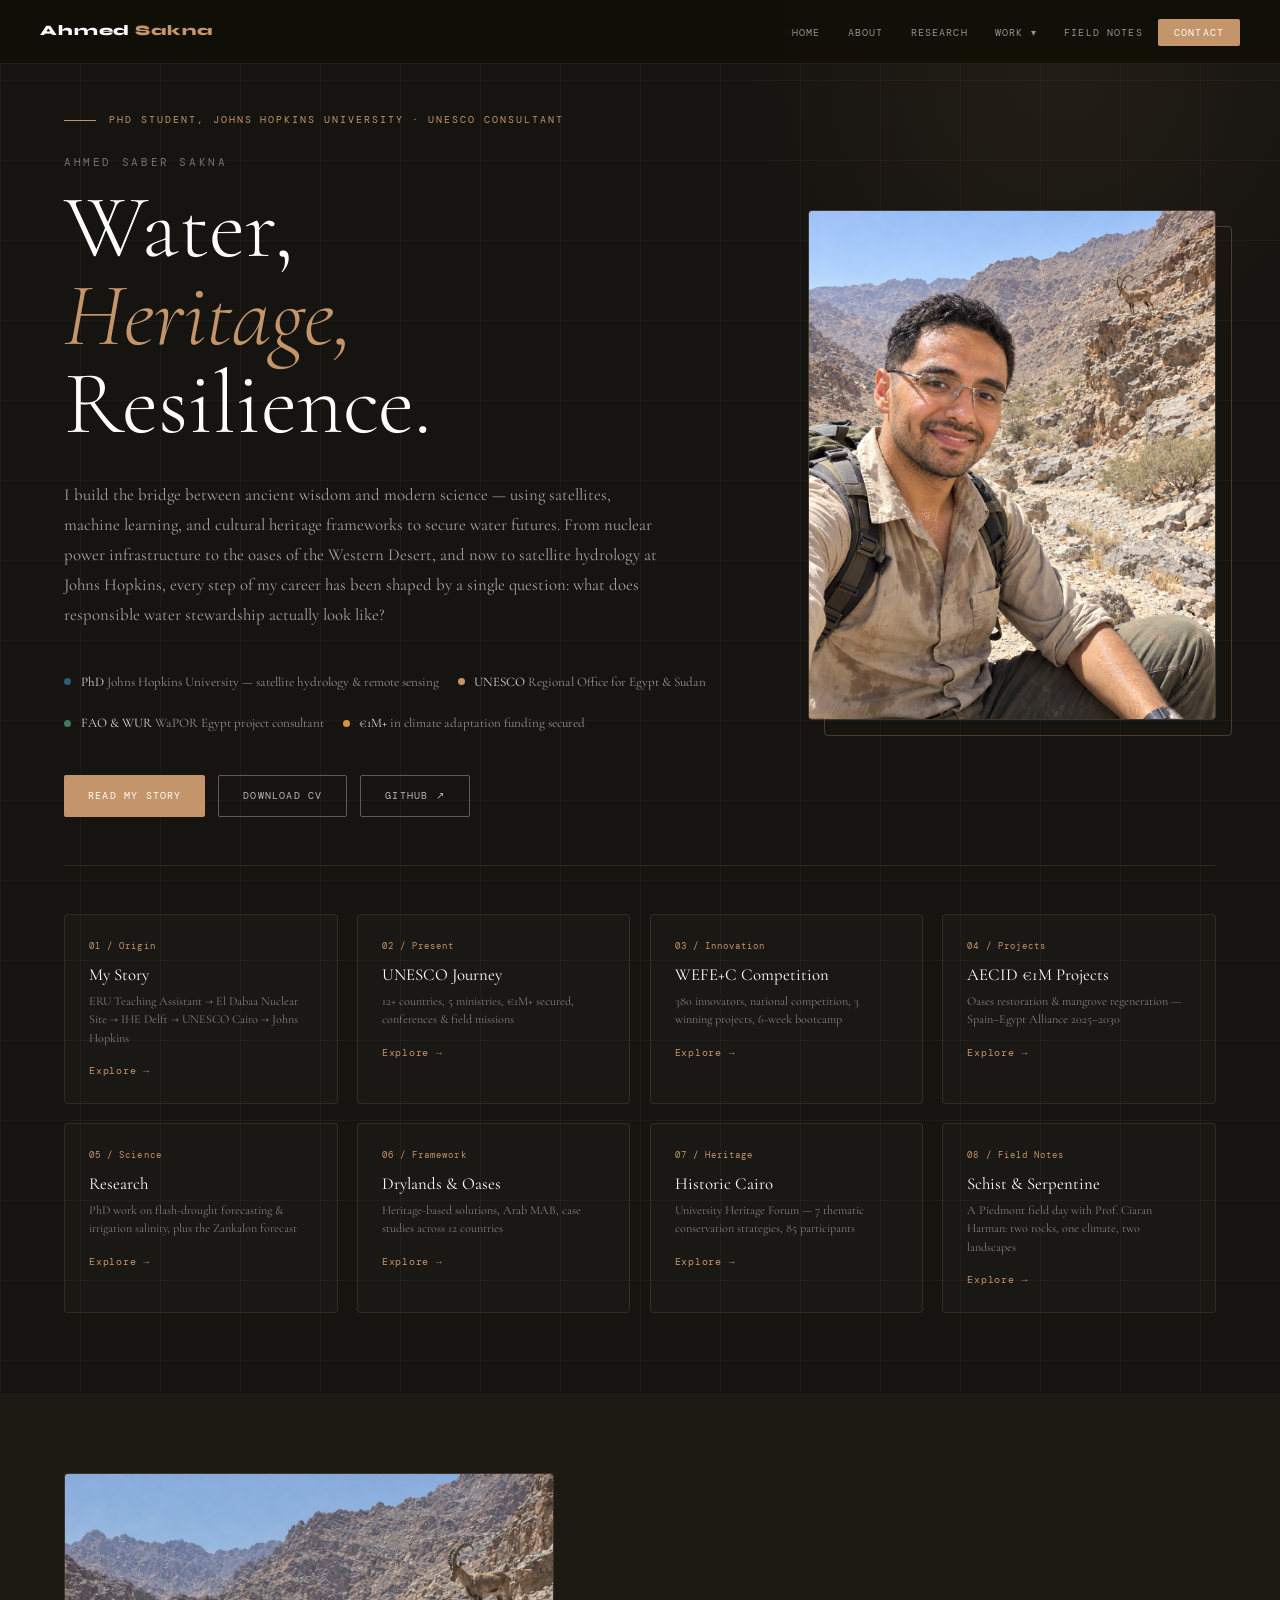
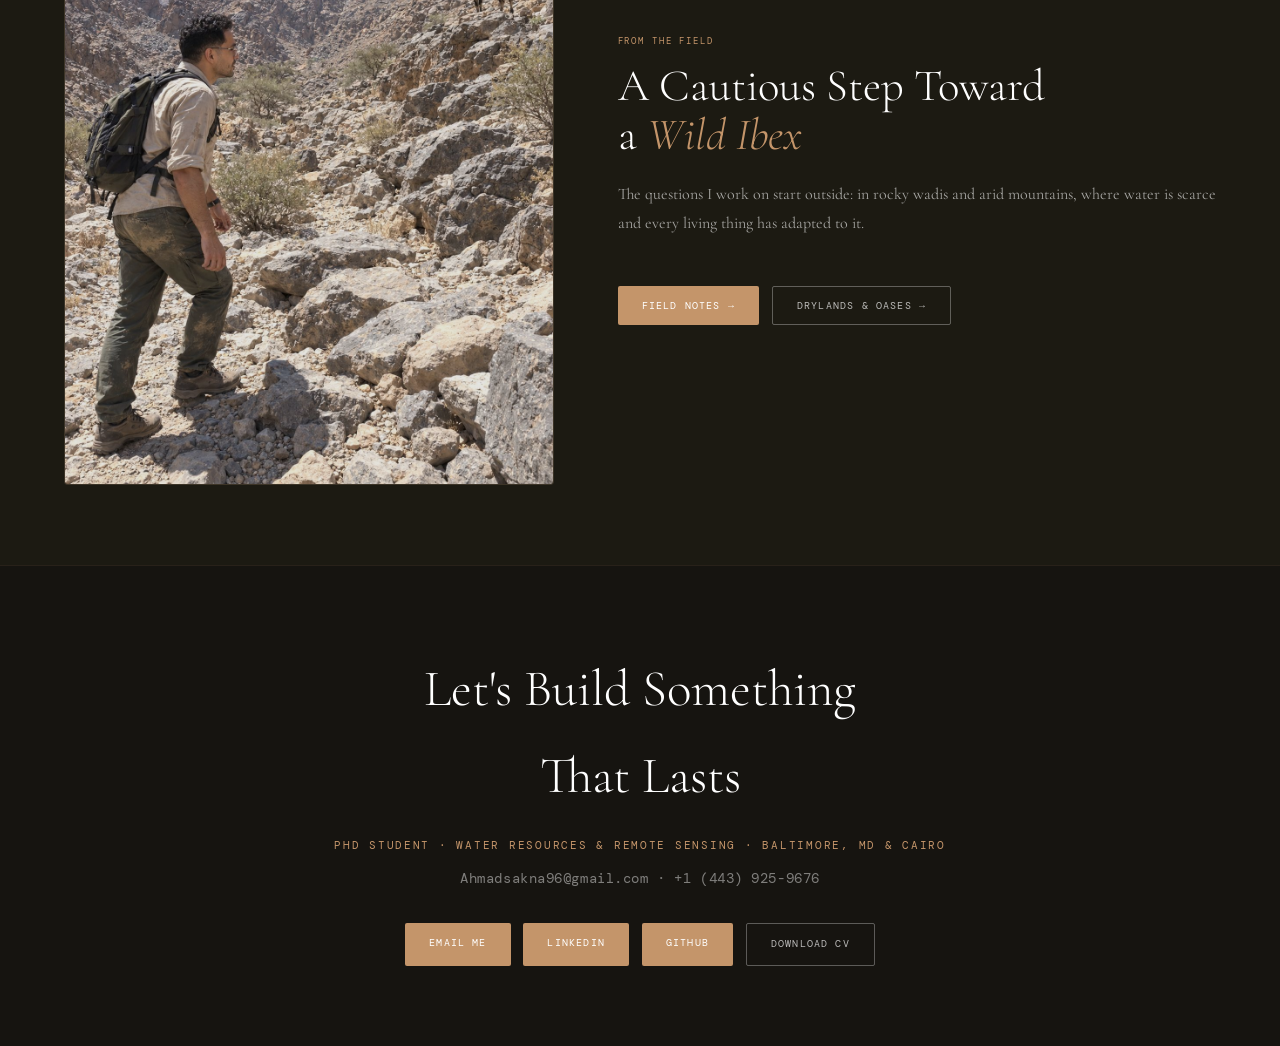
==== commit ee14cf9c: "Add ibex field photo to the home page Co-Authored-By: Claude Opus 5.5 <noreply@anthropic.com>" ====
--- a/index.html
+++ b/index.html
@@ -6,6 +6,7 @@
 <meta name="description" content="Ahmed Saber Sakna — PhD student at Johns Hopkins University (satellite hydrology &amp; remote sensing), UNESCO Consultant, FAO/WUR WaPOR Project Consultant. €1M+ in climate adaptation funding. MSc IHE Delft.">
 <title>Ahmed Saber Sakna — Water Resources, Remote Sensing &amp; Climate Adaptation</title>
 <link href="https://fonts.googleapis.com/css2?family=Cormorant+Garamond:ital,wght@0,300;0,400;0,500;0,600;1,300;1,400;1,600&family=DM+Mono:wght@300;400;500&family=Syne:wght@400;600;700;800&display=swap" rel="stylesheet">
+<link rel="stylesheet" href="https://cdnjs.cloudflare.com/ajax/libs/leaflet/1.9.4/leaflet.min.css">
 <link rel="stylesheet" href="assets/css/style.css">
 </head>
 <body>
@@ -129,6 +130,24 @@
       </div>
     </div>
   </div>
+  <!-- Field photo -->
+  <section class="home-feature on-dark-2">
+    <div class="home-feature-grid">
+      <div class="photo-slot home-feature-photo" onclick="openLb('assets/photos/ibex_encounter.jpg','A cautious step toward a wild ibex.')">
+        <img src="assets/photos/ibex_encounter.jpg" alt="Ahmed hiking a rocky desert wadi, watching a wild ibex on the slope above" loading="lazy">
+      </div>
+      <div>
+        <div class="section-label">From the Field</div>
+        <h2 class="section-title">A Cautious Step Toward<br>a <em>Wild Ibex</em></h2>
+        <p class="section-lead">The questions I work on start outside: in rocky wadis and arid mountains, where water is scarce and every living thing has adapted to it.</p>
+        <div style="display:flex;gap:0.8rem;flex-wrap:wrap">
+          <button class="btn btn-primary" onclick="showPage('field')">Field Notes →</button>
+          <button class="btn btn-ghost" onclick="showPage('drylands')">Drylands &amp; Oases →</button>
+        </div>
+      </div>
+    </div>
+  </section>
+
   <!-- Contact on home page -->
   <div id="contact" class="contact-section">
     <h2>Let's Build Something<br>That Lasts</h2>
@@ -1324,6 +1343,25 @@
     </div>
   </section>
 
+  <!-- Map -->
+  <section class="on-white">
+    <div class="section-label">Interactive Map</div>
+    <h2 class="section-title">Where <em>We Went</em></h2>
+    <p class="section-lead">The two sites sit about 16 km apart on the Piedmont, northwest of Baltimore. Blue dots are where photos were taken, from the photos' own GPS. The circles mark the approximate area of each site. Click anything for details.</p>
+    <div class="viz-controls">
+      <button class="viz-btn active" data-map-view="both">Both sites</button>
+      <button class="viz-btn" data-map-view="schist">Oregon Ridge</button>
+      <button class="viz-btn" data-map-view="serp">Soldiers Delight</button>
+      <button class="viz-btn" data-map-view="region">Baltimore region</button>
+    </div>
+    <div id="field-map" class="field-map" role="region" aria-label="Map of field trip sites"></div>
+    <div class="viz-legend">
+      <span><i class="sw-ring" style="border-color:#2672a3;background:rgba(38,114,163,0.12)"></i>Part I · schist (approximate area)</span>
+      <span><i class="sw-ring" style="border-color:#c27a2c;background:rgba(194,122,44,0.14)"></i>Part II · serpentinite (approximate area)</span>
+      <span><i class="sw-dot" style="background:#2672a3"></i>Photo location (GPS)</span>
+    </div>
+  </section>
+
   <!-- The route -->
   <section class="on-dark">
     <div class="section-label">The Route</div>
@@ -1401,8 +1439,66 @@
     </div>
   </section>
 
+  <!-- Cross-sections -->
+  <section class="on-white">
+    <div class="section-label">Interactive Cross-Sections</div>
+    <h2 class="section-title">What's <em>Underneath</em></h2>
+    <p class="section-lead">Both sections are drawn at the same scale. Each spans one ridge-to-ridge distance at Pond Branch, so Druids Run fits two valleys in the same width (median hillslope 88 m vs 177 m). Hover or tap any layer, the water table, or the borehole depths. Then switch on a storm.</p>
+    <div class="viz-controls">
+      <button class="viz-btn active" data-weather="dry">Dry weather</button>
+      <button class="viz-btn" data-weather="storm">During a storm</button>
+    </div>
+    <div class="xs-wrap">
+      <svg id="xs-schist" class="xs-svg" role="img" aria-label="Cross-section of Pond Branch: deep saprolite and a bow-tie weathering front"></svg>
+      <svg id="xs-serp" class="xs-svg" role="img" aria-label="Cross-section of Soldiers Delight: thin soil directly on serpentinite"></svg>
+    </div>
+    <p class="fig-note">Schematic, built from the field reader's numbers: layer depths from the 2019 borehole (Cosans et al., 2024) and seismic surveys (St. Clair et al., 2015); hillslope length, relief and permeable-layer thickness from Litwin &amp; Harman (2024). Vertical exaggeration <span id="xs-ve">~3×</span>. Elevations are relative to the channel.</p>
+  </section>
+
+  <!-- Figures -->
+  <section class="on-warm">
+    <div class="section-label">Interactive Figures</div>
+    <h2 class="section-title">The Numbers, <em>Drawn</em></h2>
+    <div class="fig-grid">
+      <figure class="fig-card fade-in">
+        <div class="fig-num">Figure 1</div>
+        <h3>A 3.7% strip makes most of the storm runoff</h3>
+        <p class="fig-sub">Pond Branch (37 ha): catchment area vs. the source of storm quickflow</p>
+        <svg id="fig-runoff" class="fig-svg" role="img" aria-label="Riparian strip is 3.7% of area but over 90% of storm quickflow"></svg>
+        <p class="fig-note">Over 90% of cumulative storm quickflow is explained by rain falling directly on the riparian strip plus a modest toe-slope return flow. Source: Putnam (2018), via the field reader.</p>
+      </figure>
+      <figure class="fig-card fade-in">
+        <div class="fig-num">Figure 2</div>
+        <h3>Bigger storms hit the serpentinite much harder</h3>
+        <p class="fig-sub">Event quickflow scales as Q<sub>f</sub> ∝ P<sup>a</sup>: growth in quickflow relative to a reference storm</p>
+        <div class="viz-slider">
+          <label for="fig-scaling-slider">Storm size</label>
+          <input type="range" id="fig-scaling-slider" min="1" max="3" step="0.1" value="2">
+        </div>
+        <p class="fig-readout" id="fig-scaling-readout"></p>
+        <svg id="fig-scaling" class="fig-svg" role="img" aria-label="Quickflow grows with storm size much faster at Druids Run"></svg>
+        <div class="viz-legend">
+          <span><i class="sw-line" style="background:#2672a3"></i>Pond Branch / Baisman Run (a = 1.89)</span>
+          <span><i class="sw-line" style="background:#c27a2c"></i>Soldiers Delight / Druids Run (a = 3.17)</span>
+        </div>
+        <p class="fig-note">Exponents from Litwin &amp; Harman (2024). The curves show relative growth only, (P/P₀)<sup>a</sup>; absolute discharge also depends on catchment size.</p>
+      </figure>
+      <figure class="fig-card fig-wide fade-in">
+        <div class="fig-num">Figure 3</div>
+        <h3>Same climate, different ground: pick a measure</h3>
+        <div class="viz-controls viz-controls-wrap" id="fig-compare-tabs"></div>
+        <svg id="fig-compare" class="fig-svg" role="img" aria-label="Comparison of the two sites"></svg>
+        <p class="fig-note" id="fig-compare-note"></p>
+        <div class="viz-legend">
+          <span><i class="sw-line" style="background:#2672a3"></i>Pond Branch (schist)</span>
+          <span><i class="sw-line" style="background:#c27a2c"></i>Soldiers Delight (serpentinite)</span>
+        </div>
+      </figure>
+    </div>
+  </section>
+
   <!-- Comparison table -->
-  <section class="on-warm">
+  <section class="on-white">
     <div class="section-label">Side by Side</div>
     <h2 class="section-title">Schist vs. <em>Serpentinite</em></h2>
     <p class="section-lead">Same climate and same base-level lowering (~2.4 m per million years). Everything else follows from the rock.</p>
@@ -1428,7 +1524,7 @@
   </section>
 
   <!-- Why it matters -->
-  <section class="on-white">
+  <section class="on-warm">
     <div class="grid-2-asym">
       <div>
         <div class="section-label">Why It Matters to My Research</div>
@@ -1478,6 +1574,8 @@
   </div>
 </div>
 
+<script src="https://cdnjs.cloudflare.com/ajax/libs/leaflet/1.9.4/leaflet.min.js"></script>
+<script src="assets/js/field.js"></script>
 <script src="assets/js/main.js"></script>
 </body>
 </html>
--- a/assets/css/style.css
+++ b/assets/css/style.css
@@ -1,4 +1,4 @@
-:root {
+﻿:root {
   --ink: #1a1612;
   --ink-muted: #5a5048;
   --ink-faint: #8a7e74;
@@ -629,6 +629,11 @@
 }
 .cred-dot { width: 7px; height: 7px; border-radius: 50%; flex-shrink: 0; }
 .cred strong { color: rgba(255,255,255,0.85); font-weight: 400; }
+
+/* home field photo */
+.home-feature-grid { display: grid; grid-template-columns: minmax(0, 0.9fr) minmax(0, 1.1fr); gap: 4rem; align-items: center; max-width: 1240px; }
+.home-feature-photo { aspect-ratio: 4 / 5; max-height: 80vh; }
+.home-feature-photo img { object-position: center 40%; }
 
 /* page nav cards */
 .page-nav-cards {
@@ -1104,6 +1109,94 @@
 .field-gallery .tall { grid-row: span 2; }
 .field-gallery .wide { grid-column: span 2; }
 
+/* ===== FIELD NOTES — INTERACTIVE MAP & FIGURES ===== */
+.viz-controls { display: flex; flex-wrap: wrap; gap: 0.4rem; margin-bottom: 1.2rem; }
+.viz-btn {
+  font-family: var(--mono);
+  font-size: 0.62rem;
+  letter-spacing: 0.08em;
+  text-transform: uppercase;
+  background: transparent;
+  color: var(--ink-muted);
+  border: 1px solid var(--border);
+  border-radius: 2px;
+  padding: 0.5rem 0.85rem;
+  cursor: pointer;
+  transition: all var(--transition);
+}
+.viz-btn:hover { border-color: var(--clay); color: var(--ink); }
+.viz-btn.active { background: var(--ink); border-color: var(--ink); color: #fff; }
+.viz-legend { display: flex; flex-wrap: wrap; gap: 0.6rem 1.4rem; margin-top: 0.9rem; font-family: var(--mono); font-size: 0.64rem; color: var(--ink-muted); letter-spacing: 0.03em; }
+.viz-legend span { display: inline-flex; align-items: center; gap: 0.45rem; }
+.viz-legend i { display: inline-block; flex-shrink: 0; }
+.sw-ring { width: 14px; height: 14px; border-radius: 50%; border: 2px dashed; }
+.sw-dot { width: 11px; height: 11px; border-radius: 50%; border: 2px solid #fff; box-shadow: 0 0 0 1px rgba(0,0,0,0.15); }
+.sw-line { width: 18px; height: 4px; border-radius: 2px; }
+
+.field-map { height: 520px; border-radius: 4px; border: 1px solid var(--border); background: var(--bg-warm); z-index: 1; }
+.map-fallback { padding: 2rem; color: var(--ink-muted); font-size: 0.9rem; }
+.map-pop { width: 210px; font-family: var(--serif); }
+.map-pop img { width: 100%; height: 120px; object-fit: cover; border-radius: 3px; margin-bottom: 0.5rem; display: block; }
+.map-pop strong { display: block; font-family: var(--sans); font-size: 0.8rem; color: var(--ink); margin-bottom: 0.2rem; }
+.map-pop span { font-size: 0.85rem; color: var(--ink-muted); line-height: 1.45; }
+.map-dist { font-family: var(--mono); font-size: 0.68rem; color: var(--ink); background: #fff; border: 1px solid var(--ink); border-radius: 11px; text-align: center; line-height: 20px; white-space: nowrap; }
+.leaflet-control-layers { font-family: var(--mono); font-size: 0.7rem; }
+
+.xs-wrap { display: flex; flex-direction: column; gap: 1.5rem; }
+.xs-svg { width: 100%; height: auto; display: block; background: #fff; border: 1px solid var(--border); border-radius: 4px; }
+.xs-layer, .xs-wt, .xs-sat, .xs-ch, .xs-bh { cursor: help; }
+.xs-layer { transition: filter 0.2s; }
+.xs-layer:hover { filter: brightness(1.12); }
+.xs-wt:hover, .xs-sat:hover { stroke-width: 4; }
+.xs-axis line { stroke: #b9b1a6; }
+.xs-axis text { font-family: var(--mono); font-size: 10px; fill: var(--ink-faint); }
+.xs-title { font-family: var(--sans); font-size: 13px; font-weight: 600; fill: var(--ink); }
+.xs-lbl-light { font-family: var(--mono); font-size: 10px; fill: #fff; pointer-events: none; }
+.xs-lbl-dark { font-family: var(--mono); font-size: 10px; fill: var(--ink); pointer-events: none; }
+.xs-bh-lbl { font-family: var(--mono); font-size: 10px; fill: var(--ink); paint-order: stroke; stroke: rgba(255,255,255,0.85); stroke-width: 3px; }
+
+.fig-grid { display: grid; grid-template-columns: 1fr 1fr; gap: 1.5rem; }
+.fig-card { background: #fff; border: 1px solid var(--border); border-radius: 6px; padding: 1.8rem; margin: 0; }
+.fig-card.fig-wide { grid-column: 1 / -1; }
+.fig-num { font-family: var(--mono); font-size: 0.58rem; letter-spacing: 0.16em; text-transform: uppercase; color: var(--clay-deep); margin-bottom: 0.5rem; }
+.fig-card h3 { font-family: var(--serif); font-size: 1.4rem; font-weight: 400; color: var(--ink); line-height: 1.25; margin-bottom: 0.3rem; }
+.fig-sub { font-size: 0.85rem; color: var(--ink-muted); margin-bottom: 1rem; }
+.fig-svg { width: 100%; height: auto; display: block; }
+.fig-note { font-size: 0.8rem; color: var(--ink-faint); line-height: 1.6; margin-top: 0.9rem; }
+.fig-readout { font-size: 0.95rem; color: var(--ink-muted); min-height: 3em; margin-bottom: 0.5rem; }
+.fig-cat { font-family: var(--sans); font-size: 12px; fill: var(--ink); }
+.fig-val { font-family: var(--mono); font-size: 11px; fill: var(--ink-muted); }
+.fig-in { font-family: var(--mono); font-size: 11px; fill: var(--ink); pointer-events: none; }
+.fig-in-dark { font-family: var(--mono); font-size: 11px; fill: #fff; pointer-events: none; }
+.fig-mark { cursor: help; transition: opacity 0.2s; }
+.fig-mark:hover { opacity: 0.85; }
+.fig-svg .fig-gridline { stroke: rgba(26,22,18,0.08); }
+.fig-base { stroke: rgba(26,22,18,0.25); }
+.fig-cross { stroke: rgba(26,22,18,0.35); stroke-dasharray: 3 3; }
+.fig-grow { animation: fig-grow 0.5s ease; transform-box: fill-box; transform-origin: left; }
+@keyframes fig-grow { from { transform: scaleX(0); } to { transform: scaleX(1); } }
+.viz-slider { display: flex; align-items: center; gap: 0.8rem; margin-bottom: 0.6rem; }
+.viz-slider label { font-family: var(--mono); font-size: 0.62rem; letter-spacing: 0.1em; text-transform: uppercase; color: var(--ink-muted); }
+.viz-slider input { flex: 1; accent-color: var(--clay-deep); }
+
+.viz-tip {
+  position: fixed;
+  z-index: 3000;
+  display: none;
+  max-width: 300px;
+  padding: 0.7rem 0.85rem;
+  background: rgba(17,16,8,0.95);
+  color: rgba(255,255,255,0.85);
+  border: 1px solid rgba(196,149,106,0.3);
+  border-radius: 4px;
+  font-family: var(--serif);
+  font-size: 0.88rem;
+  line-height: 1.5;
+  pointer-events: none;
+}
+.viz-tip b { color: #fff; font-weight: 600; }
+.tip-sw { display: inline-block; width: 9px; height: 9px; border-radius: 2px; margin-right: 0.4rem; }
+
 /* ===== RESPONSIVE ===== */
 @media (max-width: 1200px) {
   .page-nav-cards { grid-template-columns: repeat(2,1fr); }
@@ -1127,6 +1220,8 @@
   nav.menu-open .nav-sub { display: flex; position: static; margin: 0 0 0 0.8rem; padding: 0 0 0 0.6rem; border: none; border-left: 1px solid rgba(196,149,106,0.2); background: none; }
   nav.menu-open .nav-group-btn { pointer-events: none; color: var(--clay) !important; background: none !important; }
   .hero-top { grid-template-columns: 1fr; gap: 2.5rem; }
+  .home-feature-grid { grid-template-columns: 1fr; gap: 2rem; }
+  .home-feature-photo { max-height: none; }
   .hero-portrait { order: -1; max-width: 260px; }
     .grid-2, .grid-2-asym { grid-template-columns: 1fr; gap: 2rem; }
   .grid-3 { grid-template-columns: repeat(2,1fr); }
@@ -1145,6 +1240,8 @@
   .stop.flip .photo-slot { order: 0; }
   .stop .photo-slot { height: 300px; }
   .field-gallery { grid-template-columns: repeat(2, 1fr); }
+  .fig-grid { grid-template-columns: 1fr; }
+  .field-map { height: 420px; }
 }
 @media (max-width: 650px) {
   .grid-3, .skills-grid, .uhf-themes { grid-template-columns: 1fr; }
@@ -1160,6 +1257,10 @@
   .field-gallery .tall { grid-row: span 1; }
   .field-gallery .wide { grid-column: span 1; }
   .site-card { padding: 1.6rem; }
+  .xs-wrap { overflow-x: auto; -webkit-overflow-scrolling: touch; }
+  .xs-svg { min-width: 680px; }
+  .fig-card { padding: 1.2rem; overflow-x: auto; }
+  #fig-compare { min-width: 560px; }
 }
 
 /* ===== FADE IN ANIMATION ===== */
